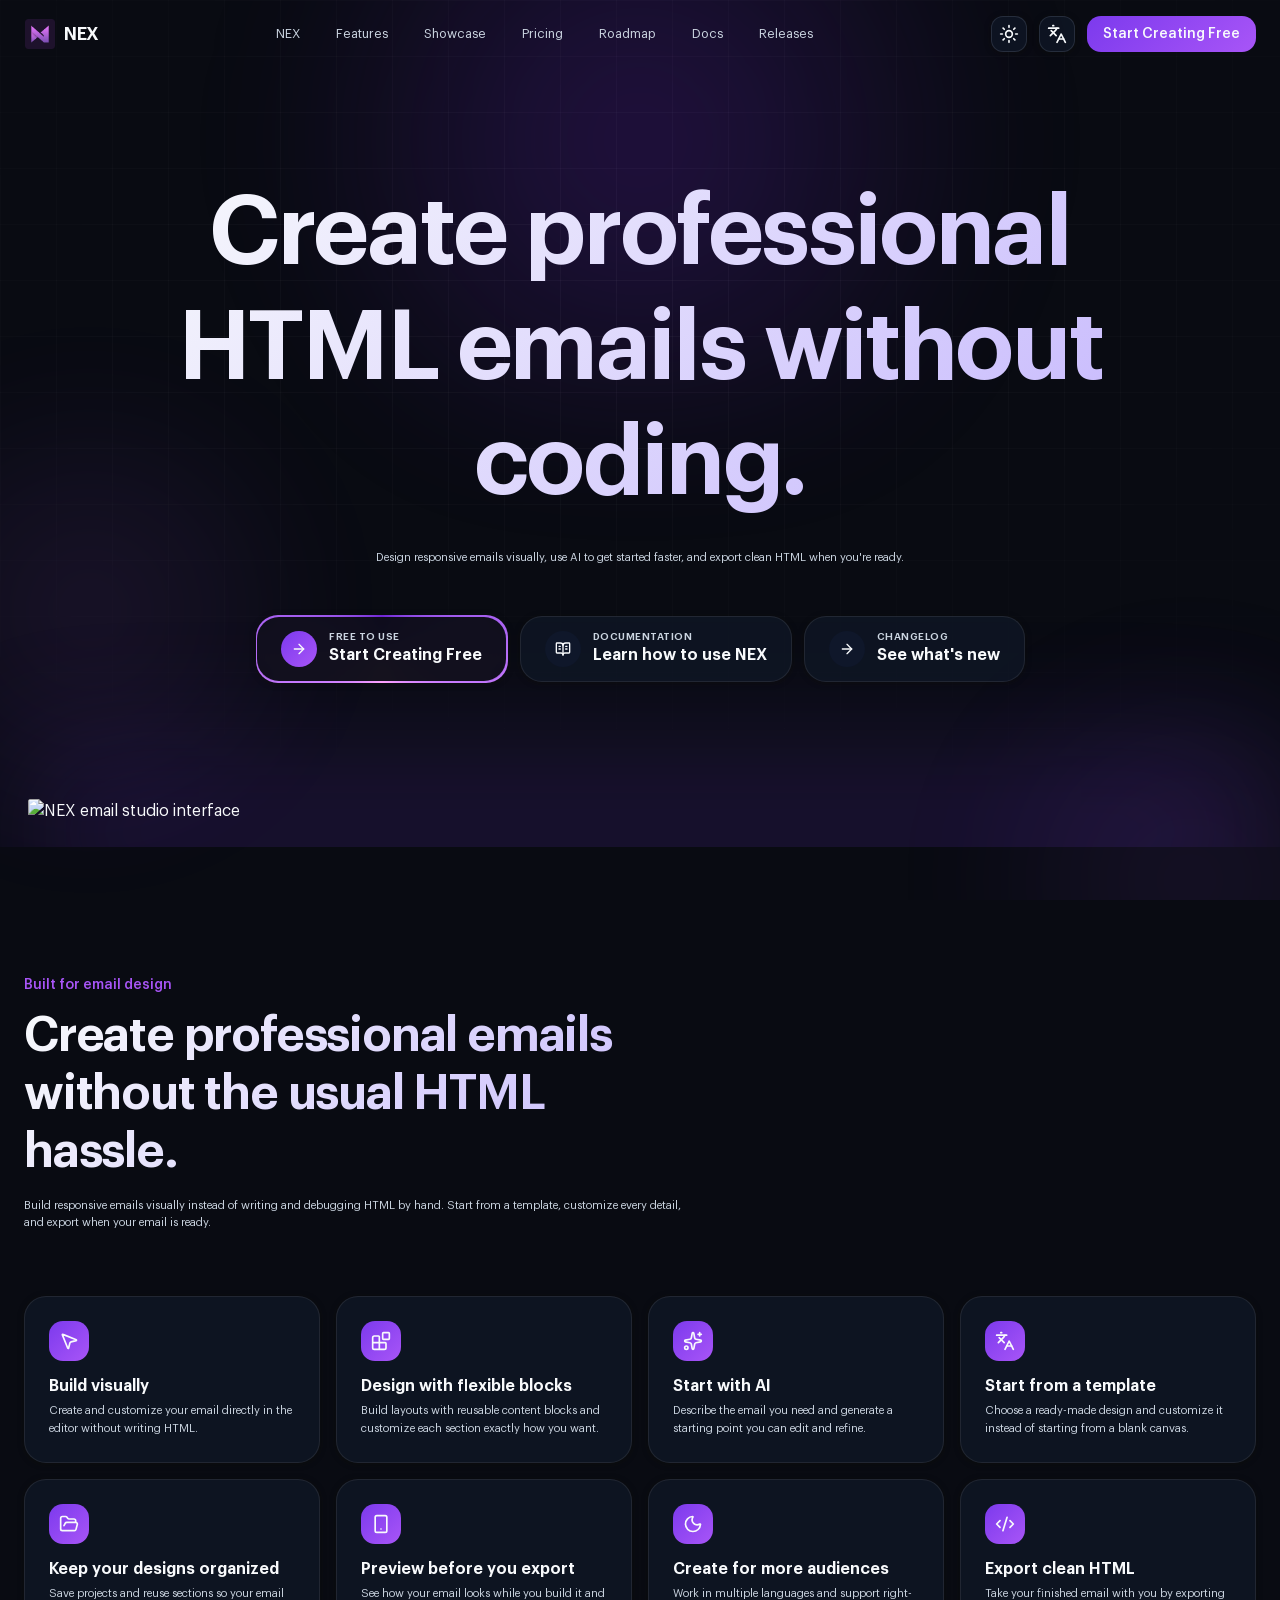
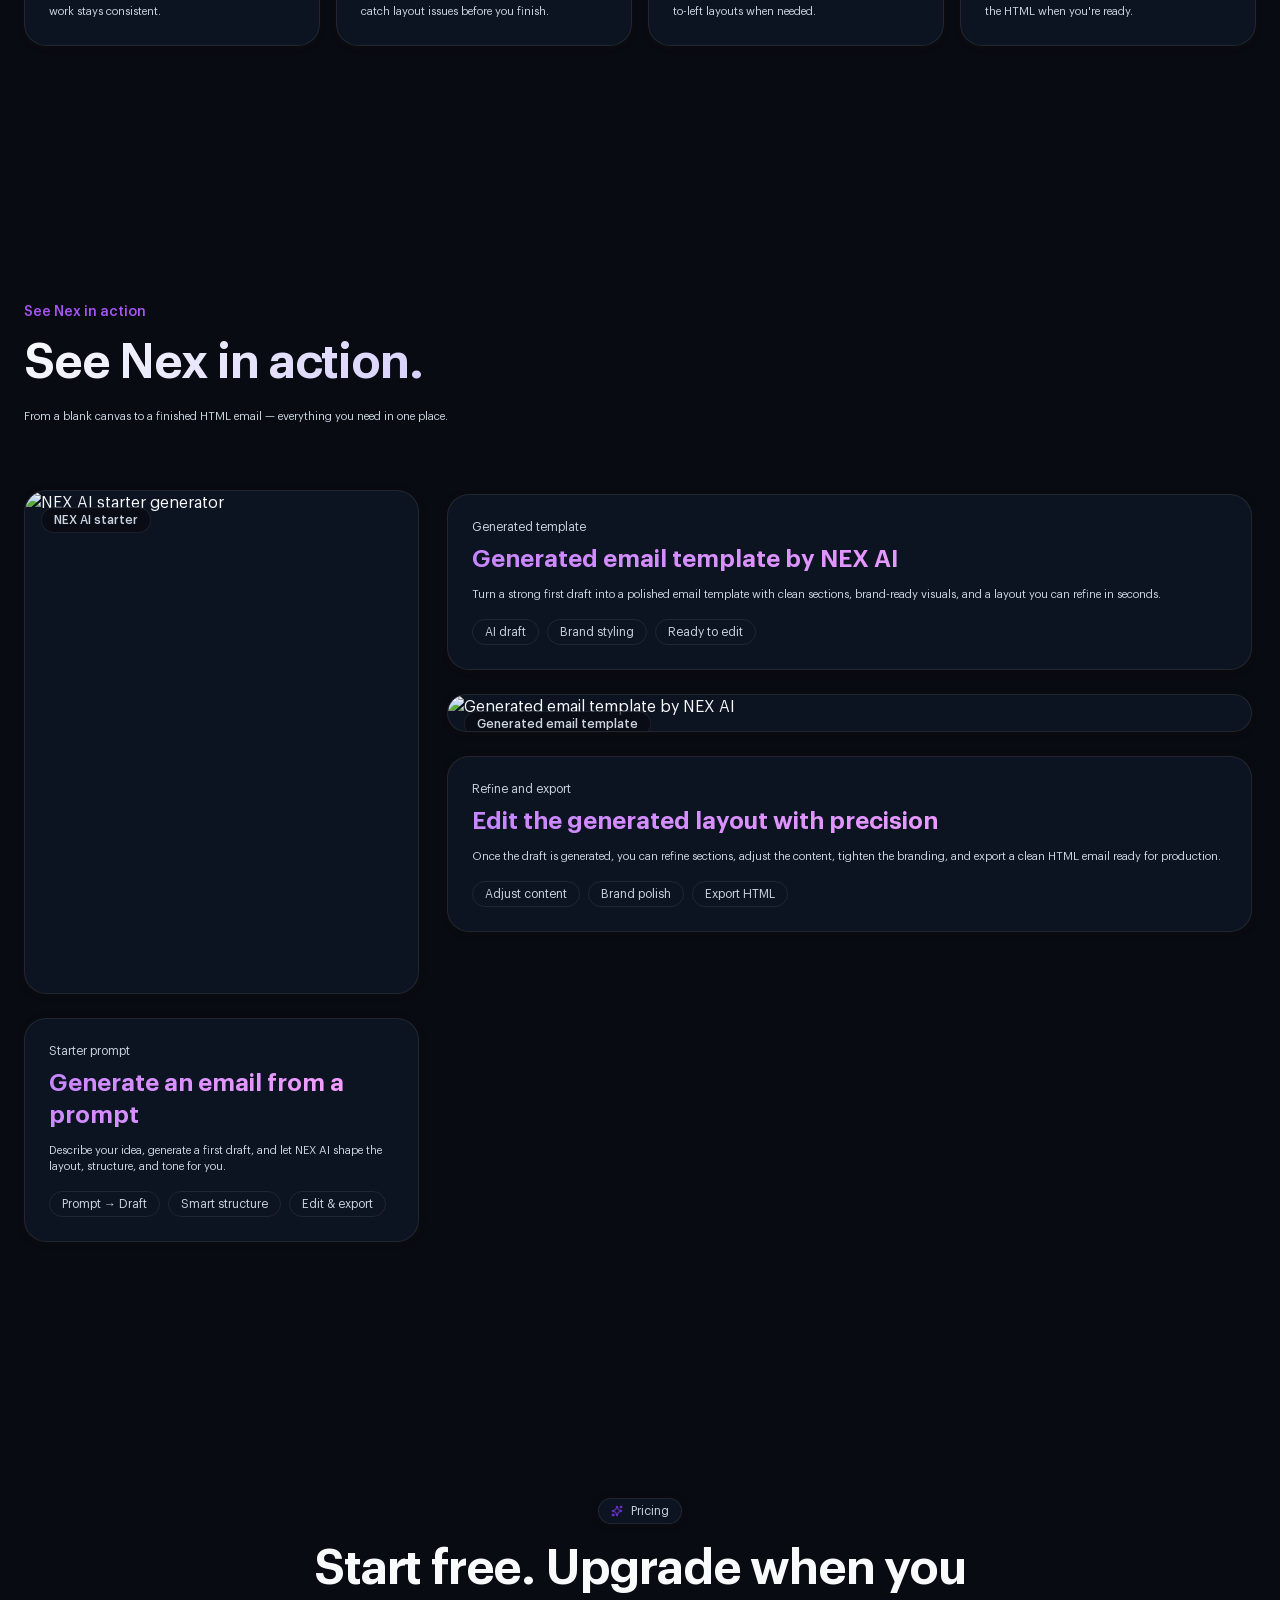
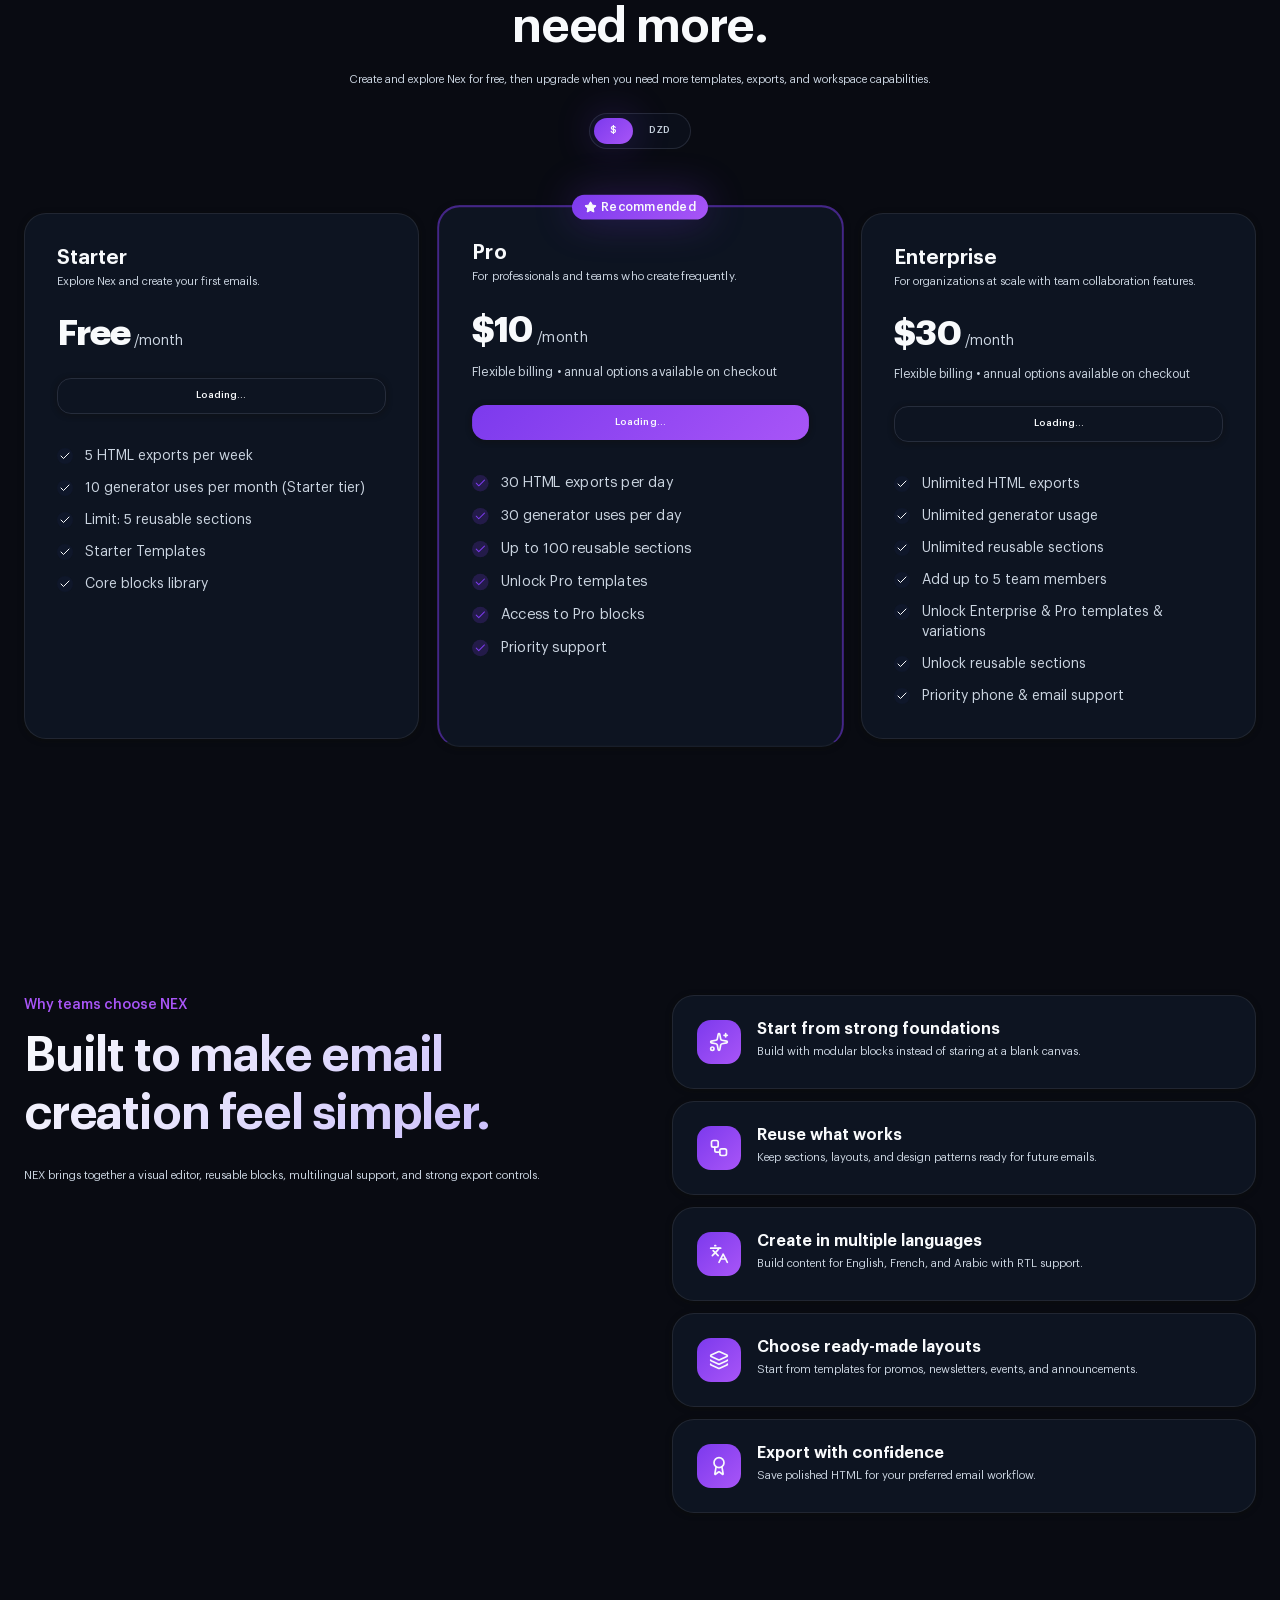
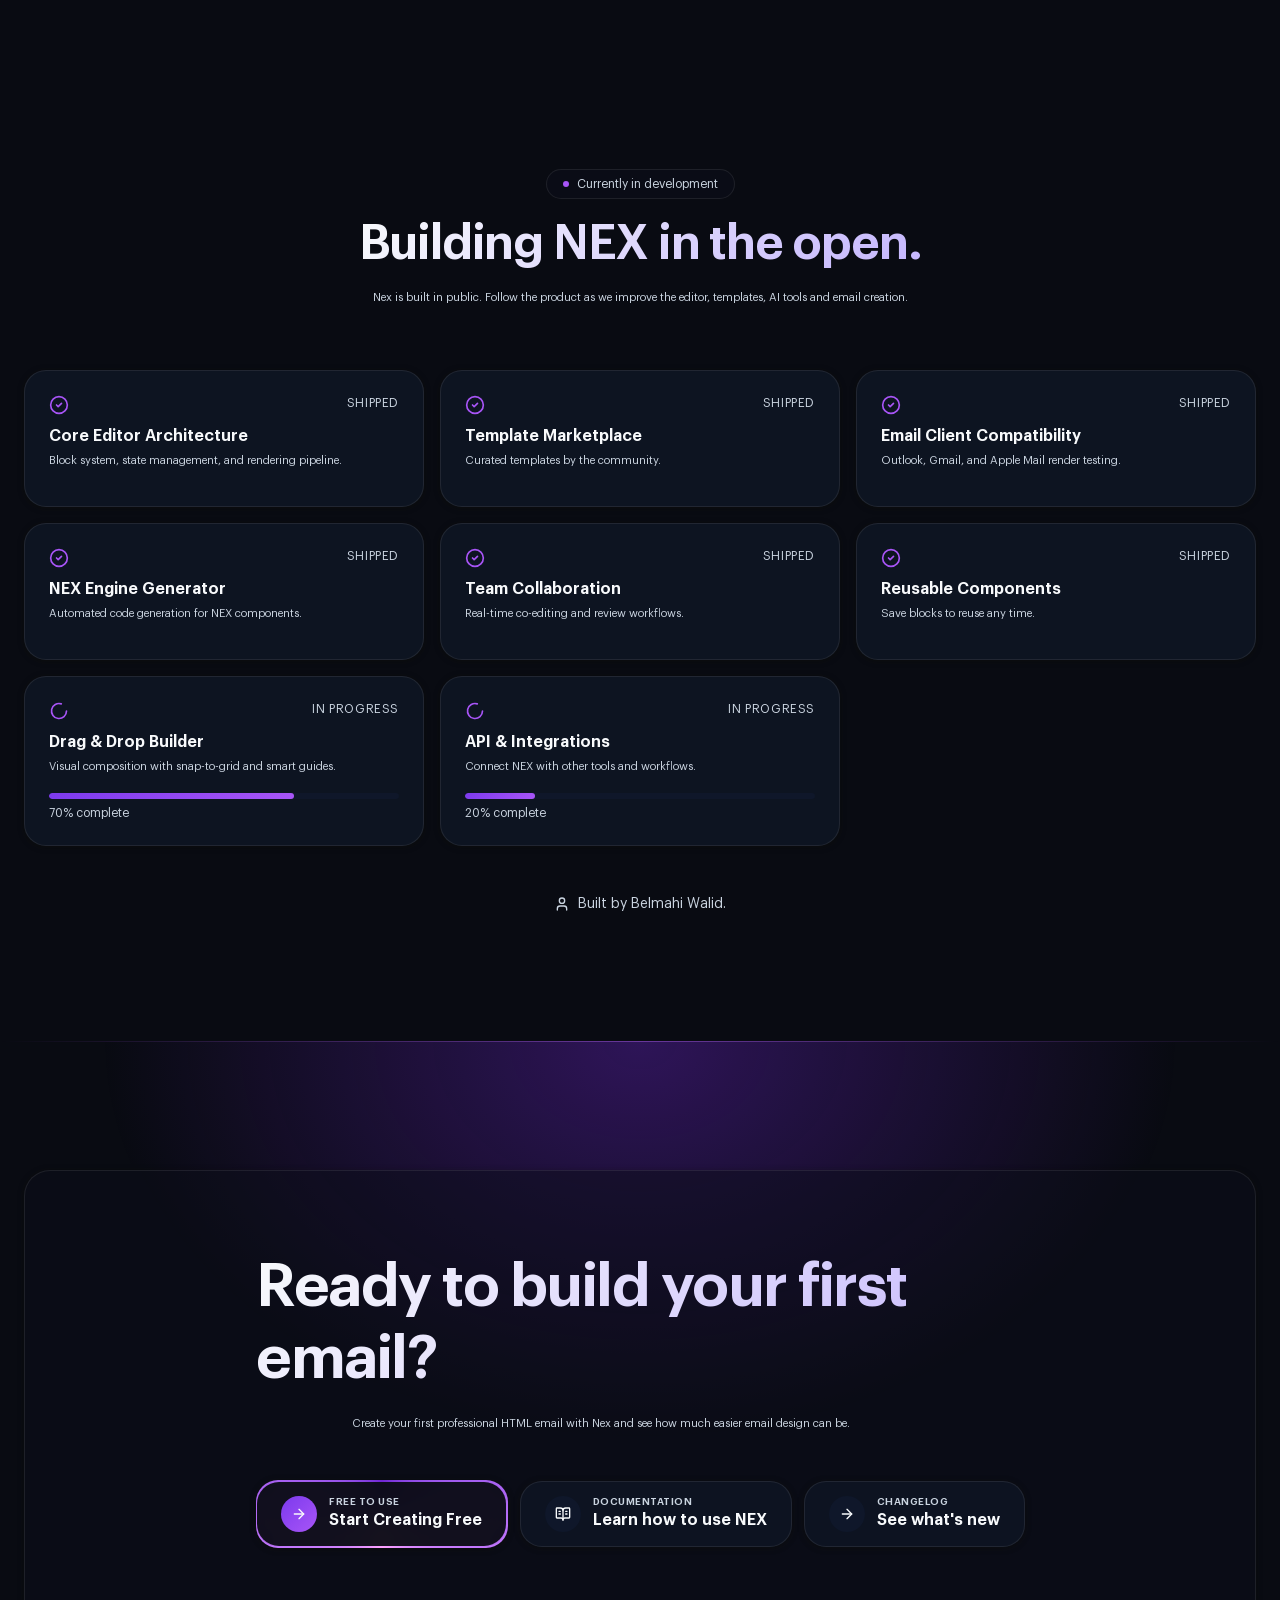
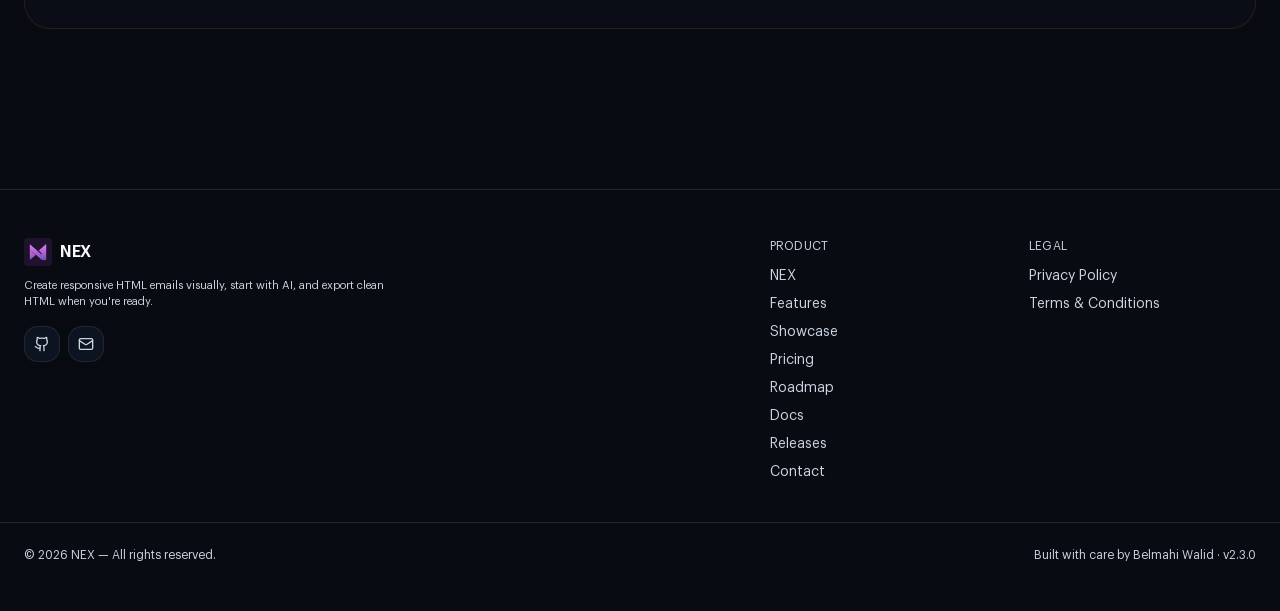
==== index.html @ d89ed153 "2.3.6" ====
<!doctype html>
<html lang="en" class="dark">
<head>
    <!-- Google tag (gtag.js) -->
<script async src="https://www.googletagmanager.com/gtag/js?id=G-NZ9YYR4NJN"></script>
<script>
  window.dataLayer = window.dataLayer || [];
  function gtag(){dataLayer.push(arguments);}
  gtag('js', new Date());

  gtag('config', 'G-NZ9YYR4NJN');
</script>
        <!-- Favicon -->
    <link rel="apple-touch-icon" sizes="180x180" href="https://nexapp.site/apple-touch-icon.png">
    <link rel="icon" type="image/png" sizes="32x32" href="https://nexapp.site/favicon-32x32.png">
    <link rel="icon" type="image/png" sizes="16x16" href="https://nexapp.site/favicon-16x16.png">
    
    <meta charset="UTF-8" />
    <meta name="viewport" content="width=device-width, initial-scale=1.0" />
    <title>Create Professional HTML Emails Without Coding | Nex</title>
    <meta
      name="description"
      content="Create professional responsive HTML emails without coding. Design visually, start with AI, customize templates, preview your email, and export clean HTML with Nex."
    />
    <meta name="robots" content="index, follow" />
    <link rel="canonical" href="https://nexapp.site/" />
    <meta property="og:type" content="website" />
    <meta property="og:url" content="https://nexapp.site/" />
    <meta property="og:title" content="Create Professional HTML Emails Without Coding | Nex" />
    <meta
      property="og:description"
      content="Create professional responsive HTML emails without coding. Design visually, start with AI, customize templates, preview your email, and export clean HTML with Nex."
    />
    <meta property="og:site_name" content="Nex" />
    <meta property="og:image" content="https://nexapp.site/og-image.png" />
    <meta name="twitter:card" content="summary_large_image" />
    <meta name="twitter:title" content="Create Professional HTML Emails Without Coding | Nex" />
    <meta
      name="twitter:description"
      content="Create professional responsive HTML emails without coding. Design visually, start with AI, customize templates, preview your email, and export clean HTML with Nex."
    />
    <meta name="twitter:image" content="https://nexapp.site/og-image.png" />
    <link rel="manifest" href="./manifest.webmanifest" />
    <meta name="theme-color" content="#0f172a" />

    <script type="module" crossorigin src="./assets/index-D0pjnsNg.js"></script>
    <link rel="stylesheet" crossorigin href="./assets/index-DlEPo_Ec.css">
  </head>
  <body>
    <div id="root"></div>
  </body>
</html>
---- assets/index-DlEPo_Ec.css ----
@layer properties{@supports (((-webkit-hyphens:none)) and (not (margin-trim:inline))) or ((-moz-orient:inline) and (not (color:rgb(from red r g b)))){*,:before,:after,::backdrop{--tw-translate-x:0;--tw-translate-y:0;--tw-translate-z:0;--tw-rotate-x:initial;--tw-rotate-y:initial;--tw-rotate-z:initial;--tw-skew-x:initial;--tw-skew-y:initial;--tw-space-y-reverse:0;--tw-space-x-reverse:0;--tw-divide-y-reverse:0;--tw-border-style:solid;--tw-gradient-position:initial;--tw-gradient-from:#0000;--tw-gradient-via:#0000;--tw-gradient-to:#0000;--tw-gradient-stops:initial;--tw-gradient-via-stops:initial;--tw-gradient-from-position:0%;--tw-gradient-via-position:50%;--tw-gradient-to-position:100%;--tw-leading:initial;--tw-font-weight:initial;--tw-tracking:initial;--tw-ordinal:initial;--tw-slashed-zero:initial;--tw-numeric-figure:initial;--tw-numeric-spacing:initial;--tw-numeric-fraction:initial;--tw-shadow:0 0 #0000;--tw-shadow-color:initial;--tw-shadow-alpha:100%;--tw-inset-shadow:0 0 #0000;--tw-inset-shadow-color:initial;--tw-inset-shadow-alpha:100%;--tw-ring-color:initial;--tw-ring-shadow:0 0 #0000;--tw-inset-ring-color:initial;--tw-inset-ring-shadow:0 0 #0000;--tw-ring-inset:initial;--tw-ring-offset-width:0px;--tw-ring-offset-color:#fff;--tw-ring-offset-shadow:0 0 #0000;--tw-outline-style:solid;--tw-blur:initial;--tw-brightness:initial;--tw-contrast:initial;--tw-grayscale:initial;--tw-hue-rotate:initial;--tw-invert:initial;--tw-opacity:initial;--tw-saturate:initial;--tw-sepia:initial;--tw-drop-shadow:initial;--tw-drop-shadow-color:initial;--tw-drop-shadow-alpha:100%;--tw-drop-shadow-size:initial;--tw-backdrop-blur:initial;--tw-backdrop-brightness:initial;--tw-backdrop-contrast:initial;--tw-backdrop-grayscale:initial;--tw-backdrop-hue-rotate:initial;--tw-backdrop-invert:initial;--tw-backdrop-opacity:initial;--tw-backdrop-saturate:initial;--tw-backdrop-sepia:initial;--tw-duration:initial;--tw-ease:initial;--tw-content:"";--tw-scale-x:1;--tw-scale-y:1;--tw-scale-z:1}}}@layer theme{:root,:host{--font-sans:"Graphik Arabic", Arial, Helvetica, sans-serif;--font-mono:ui-monospace, SFMono-Regular, Menlo, Monaco, Consolas, "Liberation Mono", "Courier New", monospace;--color-red-400:oklch(70.4% .191 22.216);--color-red-500:oklch(63.7% .237 25.331);--color-red-600:oklch(57.7% .245 27.325);--color-red-700:oklch(50.5% .213 27.518);--color-orange-400:oklch(75% .183 55.934);--color-orange-500:oklch(70.5% .213 47.604);--color-orange-600:oklch(64.6% .222 41.116);--color-orange-700:oklch(55.3% .195 38.402);--color-amber-400:oklch(82.8% .189 84.429);--color-amber-500:oklch(76.9% .188 70.08);--color-amber-600:oklch(66.6% .179 58.318);--color-amber-700:oklch(55.5% .163 48.998);--color-yellow-400:oklch(85.2% .199 91.936);--color-yellow-500:oklch(79.5% .184 86.047);--color-yellow-600:oklch(68.1% .162 75.834);--color-yellow-700:oklch(55.4% .135 66.442);--color-green-400:oklch(79.2% .209 151.711);--color-green-500:oklch(72.3% .219 149.579);--color-green-600:oklch(62.7% .194 149.214);--color-green-700:oklch(52.7% .154 150.069);--color-emerald-100:oklch(95% .052 163.051);--color-emerald-400:oklch(76.5% .177 163.223);--color-emerald-500:oklch(69.6% .17 162.48);--color-emerald-700:oklch(50.8% .118 165.612);--color-blue-400:oklch(70.7% .165 254.624);--color-blue-500:oklch(62.3% .214 259.815);--color-blue-600:oklch(54.6% .245 262.881);--color-blue-700:oklch(48.8% .243 264.376);--color-indigo-500:oklch(58.5% .233 277.117);--color-purple-400:oklch(71.4% .203 305.504);--color-purple-500:oklch(62.7% .265 303.9);--color-purple-600:oklch(55.8% .288 302.321);--color-purple-700:oklch(49.6% .265 301.924);--color-slate-100:oklch(96.8% .007 247.896);--color-slate-700:oklch(37.2% .044 257.287);--color-slate-900:oklch(20.8% .042 265.755);--color-gray-400:oklch(70.7% .022 261.325);--color-gray-500:oklch(55.1% .027 264.364);--color-black:#000;--color-white:#fff;--spacing:.25rem;--container-sm:24rem;--container-md:28rem;--container-lg:32rem;--container-xl:36rem;--container-2xl:42rem;--container-3xl:48rem;--container-4xl:56rem;--container-5xl:64rem;--container-6xl:72rem;--container-7xl:80rem;--text-xs:.75rem;--text-xs--line-height:calc(1 / .75);--text-sm:.875rem;--text-sm--line-height:calc(1.25 / .875);--text-base:1rem;--text-base--line-height: 1.5 ;--text-lg:1.125rem;--text-lg--line-height:calc(1.75 / 1.125);--text-xl:1.25rem;--text-xl--line-height:calc(1.75 / 1.25);--text-2xl:1.5rem;--text-2xl--line-height:calc(2 / 1.5);--text-3xl:1.875rem;--text-3xl--line-height: 1.2 ;--text-4xl:2.25rem;--text-4xl--line-height:calc(2.5 / 2.25);--text-5xl:3rem;--text-5xl--line-height:1;--text-6xl:3.75rem;--text-6xl--line-height:1;--text-7xl:4.5rem;--text-7xl--line-height:1;--text-8xl:6rem;--text-8xl--line-height:1;--font-weight-normal:400;--font-weight-medium:500;--font-weight-semibold:600;--font-weight-bold:700;--tracking-tight:-.025em;--tracking-wide:.025em;--tracking-wider:.05em;--tracking-widest:.1em;--leading-tight:1.25;--leading-relaxed:1.625;--radius-sm:.25rem;--radius-md:.375rem;--radius-lg:.5rem;--radius-xl:.75rem;--radius-2xl:1rem;--radius-3xl:1.5rem;--ease-out:cubic-bezier(0, 0, .2, 1);--ease-in-out:cubic-bezier(.4, 0, .2, 1);--animate-spin:spin 1s linear infinite;--animate-pulse:pulse 2s cubic-bezier(.4, 0, .6, 1) infinite;--blur-sm:8px;--blur-xl:24px;--blur-3xl:64px;--aspect-video:16 / 9;--default-transition-duration:.15s;--default-transition-timing-function:cubic-bezier(.4, 0, .2, 1);--default-font-family:var(--font-sans);--default-mono-font-family:var(--font-mono)}}@layer base{*,:after,:before,::backdrop{box-sizing:border-box;border:0 solid;margin:0;padding:0}::file-selector-button{box-sizing:border-box;border:0 solid;margin:0;padding:0}html,:host{-webkit-text-size-adjust:100%;tab-size:4;line-height:1.5;font-family:var(--default-font-family,ui-sans-serif, system-ui, sans-serif, "Apple Color Emoji", "Segoe UI Emoji", "Segoe UI Symbol", "Noto Color Emoji");font-feature-settings:var(--default-font-feature-settings,normal);font-variation-settings:var(--default-font-variation-settings,normal);-webkit-tap-highlight-color:transparent}hr{height:0;color:inherit;border-top-width:1px}abbr:where([title]){-webkit-text-decoration:underline dotted;text-decoration:underline dotted}h1,h2,h3,h4,h5,h6{font-size:inherit;font-weight:inherit}a{color:inherit;-webkit-text-decoration:inherit;text-decoration:inherit}b,strong{font-weight:bolder}code,kbd,samp,pre{font-family:var(--default-mono-font-family,ui-monospace, SFMono-Regular, Menlo, Monaco, Consolas, "Liberation Mono", "Courier New", monospace);font-feature-settings:var(--default-mono-font-feature-settings,normal);font-variation-settings:var(--default-mono-font-variation-settings,normal);font-size:1em}small{font-size:80%}sub,sup{vertical-align:baseline;font-size:75%;line-height:0;position:relative}sub{bottom:-.25em}sup{top:-.5em}table{text-indent:0;border-color:inherit;border-collapse:collapse}:-moz-focusring{outline:auto}progress{vertical-align:baseline}summary{display:list-item}ol,ul,menu{list-style:none}img,svg,video,canvas,audio,iframe,embed,object{vertical-align:middle;display:block}img,video{max-width:100%;height:auto}button,input,select,optgroup,textarea{font:inherit;font-feature-settings:inherit;font-variation-settings:inherit;letter-spacing:inherit;color:inherit;opacity:1;background-color:#0000;border-radius:0}::file-selector-button{font:inherit;font-feature-settings:inherit;font-variation-settings:inherit;letter-spacing:inherit;color:inherit;opacity:1;background-color:#0000;border-radius:0}:where(select:is([multiple],[size])) optgroup{font-weight:bolder}:where(select:is([multiple],[size])) optgroup option{padding-inline-start:20px}::file-selector-button{margin-inline-end:4px}::placeholder{opacity:1}@supports (not ((-webkit-appearance:-apple-pay-button))) or (contain-intrinsic-size:1px){::placeholder{color:currentColor}@supports (color:color-mix(in lab,red,red)){::placeholder{color:color-mix(in oklab,currentcolor 50%,transparent)}}}textarea{resize:vertical}::-webkit-search-decoration{-webkit-appearance:none}::-webkit-date-and-time-value{min-height:1lh;text-align:inherit}::-webkit-datetime-edit{display:inline-flex}::-webkit-datetime-edit-fields-wrapper{padding:0}::-webkit-datetime-edit{padding-block:0}::-webkit-datetime-edit-year-field{padding-block:0}::-webkit-datetime-edit-month-field{padding-block:0}::-webkit-datetime-edit-day-field{padding-block:0}::-webkit-datetime-edit-hour-field{padding-block:0}::-webkit-datetime-edit-minute-field{padding-block:0}::-webkit-datetime-edit-second-field{padding-block:0}::-webkit-datetime-edit-millisecond-field{padding-block:0}::-webkit-datetime-edit-meridiem-field{padding-block:0}::-webkit-calendar-picker-indicator{line-height:1}:-moz-ui-invalid{box-shadow:none}button,input:where([type=button],[type=reset],[type=submit]){appearance:button}::file-selector-button{appearance:button}::-webkit-inner-spin-button{height:auto}::-webkit-outer-spin-button{height:auto}[hidden]:where(:not([hidden=until-found])){display:none!important}*{border-color:var(--color-border)}html{scroll-behavior:smooth;background-color:var(--color-background)}body{min-height:100vh;color:var(--color-foreground);font-family:var(--font-sans);font-feature-settings:"cv02","cv03","cv04","cv11";-webkit-font-smoothing:antialiased;background-image:radial-gradient(100% 60% at 50% 0,#7126d62e,#0000 70%),radial-gradient(60% 40% at 90% 30%,#a664ff14,#0000 70%);background-image:radial-gradient(100% 60% at 50% 0,#7126d62e,#0000 70%),radial-gradient(60% 40% at 90% 30%,color(xyz 0.414 0.238 1.136 / 0.078),#0000 70%)}#root{min-height:100vh}::selection{color:#f8f8fc;background-color:#7126d666}}@layer components;@layer utilities{.pointer-events-none{pointer-events:none}.collapse{visibility:collapse}.invisible{visibility:hidden}.visible{visibility:visible}.sr-only{clip-path:inset(50%);white-space:nowrap;border-width:0;width:1px;height:1px;margin:-1px;padding:0;position:absolute;overflow:hidden}.absolute{position:absolute}.fixed{position:fixed}.relative{position:relative}.static{position:static}.sticky{position:sticky}.inset-0{inset:calc(var(--spacing) * 0)}.inset-2{inset:calc(var(--spacing) * 2)}.inset-x-0{inset-inline:calc(var(--spacing) * 0)}.inset-y-0{inset-block:calc(var(--spacing) * 0)}.-top-1{top:calc(var(--spacing) * -1)}.-top-3{top:calc(var(--spacing) * -3)}.-top-10{top:calc(var(--spacing) * -10)}.-top-12{top:calc(var(--spacing) * -12)}.-top-40{top:calc(var(--spacing) * -40)}.-top-px{top:-1px}.top-0{top:calc(var(--spacing) * 0)}.top-1\.5{top:calc(var(--spacing) * 1.5)}.top-1\/2{top:50%}.top-3{top:calc(var(--spacing) * 3)}.top-3\.5{top:calc(var(--spacing) * 3.5)}.top-4{top:calc(var(--spacing) * 4)}.top-6{top:calc(var(--spacing) * 6)}.top-11{top:calc(var(--spacing) * 11)}.top-20{top:calc(var(--spacing) * 20)}.top-24{top:calc(var(--spacing) * 24)}.top-\[1px\]{top:1px}.top-\[40\%\]{top:40%}.top-\[50\%\]{top:50%}.top-\[60\%\]{top:60%}.top-\[70\%\]{top:70%}.top-full{top:100%}.-right-1{right:calc(var(--spacing) * -1)}.-right-8{right:calc(var(--spacing) * -8)}.-right-12{right:calc(var(--spacing) * -12)}.-right-40{right:calc(var(--spacing) * -40)}.right-0{right:calc(var(--spacing) * 0)}.right-1{right:calc(var(--spacing) * 1)}.right-2{right:calc(var(--spacing) * 2)}.right-3{right:calc(var(--spacing) * 3)}.right-4{right:calc(var(--spacing) * 4)}.right-5{right:calc(var(--spacing) * 5)}.right-6{right:calc(var(--spacing) * 6)}.-bottom-1{bottom:calc(var(--spacing) * -1)}.-bottom-12{bottom:calc(var(--spacing) * -12)}.bottom-0{bottom:calc(var(--spacing) * 0)}.bottom-5{bottom:calc(var(--spacing) * 5)}.bottom-6{bottom:calc(var(--spacing) * 6)}.bottom-16{bottom:calc(var(--spacing) * 16)}.-left-8{left:calc(var(--spacing) * -8)}.-left-12{left:calc(var(--spacing) * -12)}.-left-40{left:calc(var(--spacing) * -40)}.left-0{left:calc(var(--spacing) * 0)}.left-1\/2{left:50%}.left-2{left:calc(var(--spacing) * 2)}.left-3{left:calc(var(--spacing) * 3)}.left-4{left:calc(var(--spacing) * 4)}.left-6{left:calc(var(--spacing) * 6)}.left-\[50\%\]{left:50%}.isolate{isolation:isolate}.-z-10{z-index:-10}.z-10{z-index:10}.z-20{z-index:20}.z-30{z-index:30}.z-40{z-index:40}.z-50{z-index:50}.z-\[1\]{z-index:1}.z-\[60\]{z-index:60}.z-\[100\]{z-index:100}.container{width:100%}@media(min-width:40rem){.container{max-width:40rem}}@media(min-width:48rem){.container{max-width:48rem}}@media(min-width:64rem){.container{max-width:64rem}}@media(min-width:80rem){.container{max-width:80rem}}@media(min-width:96rem){.container{max-width:96rem}}.-mx-1{margin-inline:calc(var(--spacing) * -1)}.mx-2{margin-inline:calc(var(--spacing) * 2)}.mx-3\.5{margin-inline:calc(var(--spacing) * 3.5)}.mx-auto{margin-inline:auto}.my-0\.5{margin-block:calc(var(--spacing) * .5)}.my-1{margin-block:calc(var(--spacing) * 1)}.-mt-4{margin-top:calc(var(--spacing) * -4)}.mt-0\.5{margin-top:calc(var(--spacing) * .5)}.mt-1{margin-top:calc(var(--spacing) * 1)}.mt-1\.5{margin-top:calc(var(--spacing) * 1.5)}.mt-2{margin-top:calc(var(--spacing) * 2)}.mt-3{margin-top:calc(var(--spacing) * 3)}.mt-4{margin-top:calc(var(--spacing) * 4)}.mt-5{margin-top:calc(var(--spacing) * 5)}.mt-6{margin-top:calc(var(--spacing) * 6)}.mt-7{margin-top:calc(var(--spacing) * 7)}.mt-8{margin-top:calc(var(--spacing) * 8)}.mt-10{margin-top:calc(var(--spacing) * 10)}.mt-12{margin-top:calc(var(--spacing) * 12)}.mt-16{margin-top:calc(var(--spacing) * 16)}.mt-20{margin-top:calc(var(--spacing) * 20)}.mt-24{margin-top:calc(var(--spacing) * 24)}.mt-50{margin-top:calc(var(--spacing) * 50)}.mt-auto{margin-top:auto}.mr-2{margin-right:calc(var(--spacing) * 2)}.mb-1{margin-bottom:calc(var(--spacing) * 1)}.mb-1\.5{margin-bottom:calc(var(--spacing) * 1.5)}.mb-2{margin-bottom:calc(var(--spacing) * 2)}.mb-3{margin-bottom:calc(var(--spacing) * 3)}.mb-4{margin-bottom:calc(var(--spacing) * 4)}.mb-6{margin-bottom:calc(var(--spacing) * 6)}.mb-8{margin-bottom:calc(var(--spacing) * 8)}.mb-16{margin-bottom:calc(var(--spacing) * 16)}.-ml-4{margin-left:calc(var(--spacing) * -4)}.ml-1{margin-left:calc(var(--spacing) * 1)}.ml-2{margin-left:calc(var(--spacing) * 2)}.ml-auto{margin-left:auto}.line-clamp-2{-webkit-line-clamp:2;-webkit-box-orient:vertical;display:-webkit-box;overflow:hidden}.block{display:block}.flex{display:flex}.grid{display:grid}.hidden{display:none}.inline{display:inline}.inline-block{display:inline-block}.inline-flex{display:inline-flex}.table{display:table}.aspect-square{aspect-ratio:1}.aspect-video{aspect-ratio:var(--aspect-video)}.size-\(--cell-size\){width:var(--cell-size);height:var(--cell-size)}.size-4{width:calc(var(--spacing) * 4);height:calc(var(--spacing) * 4)}.h-\(--cell-size\){height:var(--cell-size)}.h-1\.5{height:calc(var(--spacing) * 1.5)}.h-2{height:calc(var(--spacing) * 2)}.h-2\.5{height:calc(var(--spacing) * 2.5)}.h-3{height:calc(var(--spacing) * 3)}.h-3\.5{height:calc(var(--spacing) * 3.5)}.h-4{height:calc(var(--spacing) * 4)}.h-5{height:calc(var(--spacing) * 5)}.h-6{height:calc(var(--spacing) * 6)}.h-7{height:calc(var(--spacing) * 7)}.h-8{height:calc(var(--spacing) * 8)}.h-9{height:calc(var(--spacing) * 9)}.h-10{height:calc(var(--spacing) * 10)}.h-11{height:calc(var(--spacing) * 11)}.h-12{height:calc(var(--spacing) * 12)}.h-14{height:calc(var(--spacing) * 14)}.h-16{height:calc(var(--spacing) * 16)}.h-20{height:calc(var(--spacing) * 20)}.h-28{height:calc(var(--spacing) * 28)}.h-64{height:calc(var(--spacing) * 64)}.h-72{height:calc(var(--spacing) * 72)}.h-\[1px\]{height:1px}.h-\[360px\]{height:360px}.h-\[500px\]{height:500px}.h-\[600px\]{height:600px}.h-\[var\(--radix-navigation-menu-viewport-height\)\]{height:var(--radix-navigation-menu-viewport-height)}.h-\[var\(--radix-select-trigger-height\)\]{height:var(--radix-select-trigger-height)}.h-auto{height:auto}.h-fit{height:fit-content}.h-full{height:100%}.h-px{height:1px}.h-screen{height:100vh}.h-svh{height:100svh}.max-h-\(--radix-context-menu-content-available-height\){max-height:var(--radix-context-menu-content-available-height)}.max-h-\(--radix-select-content-available-height\){max-height:var(--radix-select-content-available-height)}.max-h-24{max-height:calc(var(--spacing) * 24)}.max-h-32{max-height:calc(var(--spacing) * 32)}.max-h-96{max-height:calc(var(--spacing) * 96)}.max-h-\[90vh\]{max-height:90vh}.max-h-\[300px\]{max-height:300px}.max-h-\[var\(--radix-dropdown-menu-content-available-height\)\]{max-height:var(--radix-dropdown-menu-content-available-height)}.max-h-screen{max-height:100vh}.min-h-0{min-height:calc(var(--spacing) * 0)}.min-h-9{min-height:calc(var(--spacing) * 9)}.min-h-\[60px\]{min-height:60px}.min-h-\[88px\]{min-height:88px}.min-h-\[96px\]{min-height:96px}.min-h-\[180px\]{min-height:180px}.min-h-screen{min-height:100vh}.min-h-svh{min-height:100svh}.w-\(--cell-size\){width:var(--cell-size)}.w-\(--sidebar-width\){width:var(--sidebar-width)}.w-0{width:calc(var(--spacing) * 0)}.w-1{width:calc(var(--spacing) * 1)}.w-1\.5{width:calc(var(--spacing) * 1.5)}.w-2{width:calc(var(--spacing) * 2)}.w-2\.5{width:calc(var(--spacing) * 2.5)}.w-2\/3{width:66.6667%}.w-3{width:calc(var(--spacing) * 3)}.w-3\.5{width:calc(var(--spacing) * 3.5)}.w-3\/4{width:75%}.w-4{width:calc(var(--spacing) * 4)}.w-5{width:calc(var(--spacing) * 5)}.w-6{width:calc(var(--spacing) * 6)}.w-7{width:calc(var(--spacing) * 7)}.w-8{width:calc(var(--spacing) * 8)}.w-9{width:calc(var(--spacing) * 9)}.w-10{width:calc(var(--spacing) * 10)}.w-11{width:calc(var(--spacing) * 11)}.w-12{width:calc(var(--spacing) * 12)}.w-14{width:calc(var(--spacing) * 14)}.w-16{width:calc(var(--spacing) * 16)}.w-20{width:calc(var(--spacing) * 20)}.w-24{width:calc(var(--spacing) * 24)}.w-44{width:calc(var(--spacing) * 44)}.w-64{width:calc(var(--spacing) * 64)}.w-72{width:calc(var(--spacing) * 72)}.w-80{width:calc(var(--spacing) * 80)}.w-96{width:calc(var(--spacing) * 96)}.w-\[1px\]{width:1px}.w-\[88vw\]{width:88vw}.w-\[100px\]{width:100px}.w-\[500px\]{width:500px}.w-\[900px\]{width:900px}.w-\[min\(380px\,calc\(100vw-2rem\)\)\]{width:min(380px,100vw - 2rem)}.w-auto{width:auto}.w-fit{width:fit-content}.w-full{width:100%}.w-max{width:max-content}.w-px{width:1px}.max-w-\(--skeleton-width\){max-width:var(--skeleton-width)}.max-w-2xl{max-width:var(--container-2xl)}.max-w-3xl{max-width:var(--container-3xl)}.max-w-4xl{max-width:var(--container-4xl)}.max-w-5xl{max-width:var(--container-5xl)}.max-w-6xl{max-width:var(--container-6xl)}.max-w-7xl{max-width:var(--container-7xl)}.max-w-80{max-width:calc(var(--spacing) * 80)}.max-w-\[75\%\]{max-width:75%}.max-w-\[80\%\]{max-width:80%}.max-w-full{max-width:100%}.max-w-lg{max-width:var(--container-lg)}.max-w-max{max-width:max-content}.max-w-md{max-width:var(--container-md)}.max-w-none{max-width:none}.max-w-sm{max-width:var(--container-sm)}.max-w-xl{max-width:var(--container-xl)}.min-w-\(--cell-size\){min-width:var(--cell-size)}.min-w-0{min-width:calc(var(--spacing) * 0)}.min-w-4{min-width:calc(var(--spacing) * 4)}.min-w-5{min-width:calc(var(--spacing) * 5)}.min-w-8{min-width:calc(var(--spacing) * 8)}.min-w-9{min-width:calc(var(--spacing) * 9)}.min-w-10{min-width:calc(var(--spacing) * 10)}.min-w-\[8rem\]{min-width:8rem}.min-w-\[12rem\]{min-width:12rem}.min-w-\[150px\]{min-width:150px}.min-w-\[180px\]{min-width:180px}.min-w-\[var\(--radix-select-trigger-width\)\]{min-width:var(--radix-select-trigger-width)}.min-w-max{min-width:max-content}.flex-0{flex:0}.flex-1{flex:1}.flex-shrink-0{flex-shrink:0}.shrink{flex-shrink:1}.shrink-0{flex-shrink:0}.grow{flex-grow:1}.grow-0{flex-grow:0}.basis-full{flex-basis:100%}.caption-bottom{caption-side:bottom}.border-collapse{border-collapse:collapse}.origin-\(--radix-context-menu-content-transform-origin\){transform-origin:var(--radix-context-menu-content-transform-origin)}.origin-\(--radix-dropdown-menu-content-transform-origin\){transform-origin:var(--radix-dropdown-menu-content-transform-origin)}.origin-\(--radix-hover-card-content-transform-origin\){transform-origin:var(--radix-hover-card-content-transform-origin)}.origin-\(--radix-menubar-content-transform-origin\){transform-origin:var(--radix-menubar-content-transform-origin)}.origin-\(--radix-popover-content-transform-origin\){transform-origin:var(--radix-popover-content-transform-origin)}.origin-\(--radix-select-content-transform-origin\){transform-origin:var(--radix-select-content-transform-origin)}.origin-\(--radix-tooltip-content-transform-origin\){transform-origin:var(--radix-tooltip-content-transform-origin)}.-translate-x-1\/2{--tw-translate-x: -50% ;translate:var(--tw-translate-x) var(--tw-translate-y)}.-translate-x-full{--tw-translate-x:-100%;translate:var(--tw-translate-x) var(--tw-translate-y)}.-translate-x-px{--tw-translate-x:-1px;translate:var(--tw-translate-x) var(--tw-translate-y)}.translate-x-\[-50\%\]{--tw-translate-x:-50%;translate:var(--tw-translate-x) var(--tw-translate-y)}.translate-x-px{--tw-translate-x:1px;translate:var(--tw-translate-x) var(--tw-translate-y)}.-translate-y-1\/2{--tw-translate-y: -50% ;translate:var(--tw-translate-x) var(--tw-translate-y)}.translate-y-\[-50\%\]{--tw-translate-y:-50%;translate:var(--tw-translate-x) var(--tw-translate-y)}.rotate-45{rotate:45deg}.rotate-90{rotate:90deg}.transform{transform:var(--tw-rotate-x,) var(--tw-rotate-y,) var(--tw-rotate-z,) var(--tw-skew-x,) var(--tw-skew-y,)}.animate-\[shimmer_1\.2s_linear_infinite\]{animation:1.2s linear infinite shimmer}.animate-pulse{animation:var(--animate-pulse)}.animate-spin{animation:var(--animate-spin)}.cursor-default{cursor:default}.cursor-not-allowed{cursor:not-allowed}.cursor-pointer{cursor:pointer}.touch-none{touch-action:none}.resize{resize:both}.resize-none{resize:none}.scroll-mt-24{scroll-margin-top:calc(var(--spacing) * 24)}.list-disc{list-style-type:disc}.list-none{list-style-type:none}.columns-2{columns:2}.columns-3{columns:3}.grid-cols-1{grid-template-columns:repeat(1,minmax(0,1fr))}.grid-cols-2{grid-template-columns:repeat(2,minmax(0,1fr))}.flex-col{flex-direction:column}.flex-col-reverse{flex-direction:column-reverse}.flex-row{flex-direction:row}.flex-wrap{flex-wrap:wrap}.place-content-center{place-content:center}.place-items-center{place-items:center}.items-baseline{align-items:baseline}.items-center{align-items:center}.items-end{align-items:flex-end}.items-start{align-items:flex-start}.items-stretch{align-items:stretch}.justify-around{justify-content:space-around}.justify-between{justify-content:space-between}.justify-center{justify-content:center}.justify-end{justify-content:flex-end}.justify-start{justify-content:flex-start}.gap-0\.5{gap:calc(var(--spacing) * .5)}.gap-1{gap:calc(var(--spacing) * 1)}.gap-1\.5{gap:calc(var(--spacing) * 1.5)}.gap-2{gap:calc(var(--spacing) * 2)}.gap-3{gap:calc(var(--spacing) * 3)}.gap-4{gap:calc(var(--spacing) * 4)}.gap-5{gap:calc(var(--spacing) * 5)}.gap-6{gap:calc(var(--spacing) * 6)}.gap-8{gap:calc(var(--spacing) * 8)}.gap-10{gap:calc(var(--spacing) * 10)}.gap-16{gap:calc(var(--spacing) * 16)}:where(.space-y-0\.5>:not(:last-child)){--tw-space-y-reverse:0;margin-block-start:calc(calc(var(--spacing) * .5) * var(--tw-space-y-reverse));margin-block-end:calc(calc(var(--spacing) * .5) * calc(1 - var(--tw-space-y-reverse)))}:where(.space-y-1>:not(:last-child)){--tw-space-y-reverse:0;margin-block-start:calc(calc(var(--spacing) * 1) * var(--tw-space-y-reverse));margin-block-end:calc(calc(var(--spacing) * 1) * calc(1 - var(--tw-space-y-reverse)))}:where(.space-y-1\.5>:not(:last-child)){--tw-space-y-reverse:0;margin-block-start:calc(calc(var(--spacing) * 1.5) * var(--tw-space-y-reverse));margin-block-end:calc(calc(var(--spacing) * 1.5) * calc(1 - var(--tw-space-y-reverse)))}:where(.space-y-2>:not(:last-child)){--tw-space-y-reverse:0;margin-block-start:calc(calc(var(--spacing) * 2) * var(--tw-space-y-reverse));margin-block-end:calc(calc(var(--spacing) * 2) * calc(1 - var(--tw-space-y-reverse)))}:where(.space-y-3>:not(:last-child)){--tw-space-y-reverse:0;margin-block-start:calc(calc(var(--spacing) * 3) * var(--tw-space-y-reverse));margin-block-end:calc(calc(var(--spacing) * 3) * calc(1 - var(--tw-space-y-reverse)))}:where(.space-y-4>:not(:last-child)){--tw-space-y-reverse:0;margin-block-start:calc(calc(var(--spacing) * 4) * var(--tw-space-y-reverse));margin-block-end:calc(calc(var(--spacing) * 4) * calc(1 - var(--tw-space-y-reverse)))}:where(.space-y-6>:not(:last-child)){--tw-space-y-reverse:0;margin-block-start:calc(calc(var(--spacing) * 6) * var(--tw-space-y-reverse));margin-block-end:calc(calc(var(--spacing) * 6) * calc(1 - var(--tw-space-y-reverse)))}:where(.space-y-8>:not(:last-child)){--tw-space-y-reverse:0;margin-block-start:calc(calc(var(--spacing) * 8) * var(--tw-space-y-reverse));margin-block-end:calc(calc(var(--spacing) * 8) * calc(1 - var(--tw-space-y-reverse)))}:where(.space-y-10>:not(:last-child)){--tw-space-y-reverse:0;margin-block-start:calc(calc(var(--spacing) * 10) * var(--tw-space-y-reverse));margin-block-end:calc(calc(var(--spacing) * 10) * calc(1 - var(--tw-space-y-reverse)))}:where(.space-x-1>:not(:last-child)){--tw-space-x-reverse:0;margin-inline-start:calc(calc(var(--spacing) * 1) * var(--tw-space-x-reverse));margin-inline-end:calc(calc(var(--spacing) * 1) * calc(1 - var(--tw-space-x-reverse)))}:where(.divide-y>:not(:last-child)){--tw-divide-y-reverse:0;border-bottom-style:var(--tw-border-style);border-top-style:var(--tw-border-style);border-top-width:calc(1px * var(--tw-divide-y-reverse));border-bottom-width:calc(1px * calc(1 - var(--tw-divide-y-reverse)))}.self-end{align-self:flex-end}.self-start{align-self:flex-start}.truncate{text-overflow:ellipsis;white-space:nowrap;overflow:hidden}.overflow-auto{overflow:auto}.overflow-hidden{overflow:hidden}.overflow-x-auto{overflow-x:auto}.overflow-x-hidden{overflow-x:hidden}.overflow-y-auto{overflow-y:auto}.rounded{border-radius:.25rem}.rounded-2xl{border-radius:var(--radius-2xl)}.rounded-3xl{border-radius:var(--radius-3xl)}.rounded-\[2px\]{border-radius:2px}.rounded-\[30px\]{border-radius:30px}.rounded-\[inherit\]{border-radius:inherit}.rounded-full{border-radius:3.40282e38px}.rounded-lg{border-radius:var(--radius-lg)}.rounded-md{border-radius:var(--radius-md)}.rounded-none{border-radius:0}.rounded-sm{border-radius:var(--radius-sm)}.rounded-xl{border-radius:var(--radius-xl)}.rounded-t-\[10px\]{border-top-left-radius:10px;border-top-right-radius:10px}.rounded-l-md{border-top-left-radius:var(--radius-md);border-bottom-left-radius:var(--radius-md)}.rounded-tl-sm{border-top-left-radius:var(--radius-sm)}.rounded-r-md{border-top-right-radius:var(--radius-md);border-bottom-right-radius:var(--radius-md)}.rounded-br-sm{border-bottom-right-radius:var(--radius-sm)}.rounded-bl-sm{border-bottom-left-radius:var(--radius-sm)}.border{border-style:var(--tw-border-style);border-width:1px}.border-2{border-style:var(--tw-border-style);border-width:2px}.border-\[1\.5px\]{border-style:var(--tw-border-style);border-width:1.5px}.border-y{border-block-style:var(--tw-border-style);border-block-width:1px}.border-t{border-top-style:var(--tw-border-style);border-top-width:1px}.border-r{border-right-style:var(--tw-border-style);border-right-width:1px}.border-b{border-bottom-style:var(--tw-border-style);border-bottom-width:1px}.border-l{border-left-style:var(--tw-border-style);border-left-width:1px}.border-dashed{--tw-border-style:dashed;border-style:dashed}.border-\(--color-border\){border-color:var(--color-border)}.border-amber-500\/30{border-color:#f99c004d}@supports (color:color-mix(in lab,red,red)){.border-amber-500\/30{border-color:color-mix(in oklab,var(--color-amber-500) 30%,transparent)}}.border-blue-500\/30{border-color:#3080ff4d}@supports (color:color-mix(in lab,red,red)){.border-blue-500\/30{border-color:color-mix(in oklab,var(--color-blue-500) 30%,transparent)}}.border-emerald-500\/30{border-color:#00bb7f4d}@supports (color:color-mix(in lab,red,red)){.border-emerald-500\/30{border-color:color-mix(in oklab,var(--color-emerald-500) 30%,transparent)}}.border-gray-500\/30{border-color:#6a72824d}@supports (color:color-mix(in lab,red,red)){.border-gray-500\/30{border-color:color-mix(in oklab,var(--color-gray-500) 30%,transparent)}}.border-orange-500\/30{border-color:#fe6e004d}@supports (color:color-mix(in lab,red,red)){.border-orange-500\/30{border-color:color-mix(in oklab,var(--color-orange-500) 30%,transparent)}}.border-red-500\/20{border-color:#fb2c3633}@supports (color:color-mix(in lab,red,red)){.border-red-500\/20{border-color:color-mix(in oklab,var(--color-red-500) 20%,transparent)}}.border-red-500\/30{border-color:#fb2c364d}@supports (color:color-mix(in lab,red,red)){.border-red-500\/30{border-color:color-mix(in oklab,var(--color-red-500) 30%,transparent)}}.border-transparent{border-color:#0000}.border-white\/20{border-color:#fff3}@supports (color:color-mix(in lab,red,red)){.border-white\/20{border-color:color-mix(in oklab,var(--color-white) 20%,transparent)}}.border-yellow-500\/20{border-color:#edb20033}@supports (color:color-mix(in lab,red,red)){.border-yellow-500\/20{border-color:color-mix(in oklab,var(--color-yellow-500) 20%,transparent)}}.border-yellow-500\/30{border-color:#edb2004d}@supports (color:color-mix(in lab,red,red)){.border-yellow-500\/30{border-color:color-mix(in oklab,var(--color-yellow-500) 30%,transparent)}}.border-t-transparent{border-top-color:#0000}.border-l-transparent{border-left-color:#0000}.bg-\(--color-bg\){background-color:var(--color-bg)}.bg-amber-500\/5{background-color:#f99c000d}@supports (color:color-mix(in lab,red,red)){.bg-amber-500\/5{background-color:color-mix(in oklab,var(--color-amber-500) 5%,transparent)}}.bg-amber-500\/10{background-color:#f99c001a}@supports (color:color-mix(in lab,red,red)){.bg-amber-500\/10{background-color:color-mix(in oklab,var(--color-amber-500) 10%,transparent)}}.bg-amber-500\/15{background-color:#f99c0026}@supports (color:color-mix(in lab,red,red)){.bg-amber-500\/15{background-color:color-mix(in oklab,var(--color-amber-500) 15%,transparent)}}.bg-black\/40{background-color:#0006}@supports (color:color-mix(in lab,red,red)){.bg-black\/40{background-color:color-mix(in oklab,var(--color-black) 40%,transparent)}}.bg-black\/80{background-color:#000c}@supports (color:color-mix(in lab,red,red)){.bg-black\/80{background-color:color-mix(in oklab,var(--color-black) 80%,transparent)}}.bg-blue-500\/10{background-color:#3080ff1a}@supports (color:color-mix(in lab,red,red)){.bg-blue-500\/10{background-color:color-mix(in oklab,var(--color-blue-500) 10%,transparent)}}.bg-blue-500\/15{background-color:#3080ff26}@supports (color:color-mix(in lab,red,red)){.bg-blue-500\/15{background-color:color-mix(in oklab,var(--color-blue-500) 15%,transparent)}}.bg-blue-500\/20{background-color:#3080ff33}@supports (color:color-mix(in lab,red,red)){.bg-blue-500\/20{background-color:color-mix(in oklab,var(--color-blue-500) 20%,transparent)}}.bg-emerald-100{background-color:var(--color-emerald-100)}.bg-emerald-500\/10{background-color:#00bb7f1a}@supports (color:color-mix(in lab,red,red)){.bg-emerald-500\/10{background-color:color-mix(in oklab,var(--color-emerald-500) 10%,transparent)}}.bg-emerald-500\/15{background-color:#00bb7f26}@supports (color:color-mix(in lab,red,red)){.bg-emerald-500\/15{background-color:color-mix(in oklab,var(--color-emerald-500) 15%,transparent)}}.bg-gray-500\/10{background-color:#6a72821a}@supports (color:color-mix(in lab,red,red)){.bg-gray-500\/10{background-color:color-mix(in oklab,var(--color-gray-500) 10%,transparent)}}.bg-green-400{background-color:var(--color-green-400)}.bg-green-500\/10{background-color:#00c7581a}@supports (color:color-mix(in lab,red,red)){.bg-green-500\/10{background-color:color-mix(in oklab,var(--color-green-500) 10%,transparent)}}.bg-green-500\/20{background-color:#00c75833}@supports (color:color-mix(in lab,red,red)){.bg-green-500\/20{background-color:color-mix(in oklab,var(--color-green-500) 20%,transparent)}}.bg-orange-500\/10{background-color:#fe6e001a}@supports (color:color-mix(in lab,red,red)){.bg-orange-500\/10{background-color:color-mix(in oklab,var(--color-orange-500) 10%,transparent)}}.bg-purple-500\/10{background-color:#ac4bff1a}@supports (color:color-mix(in lab,red,red)){.bg-purple-500\/10{background-color:color-mix(in oklab,var(--color-purple-500) 10%,transparent)}}.bg-red-500\/10{background-color:#fb2c361a}@supports (color:color-mix(in lab,red,red)){.bg-red-500\/10{background-color:color-mix(in oklab,var(--color-red-500) 10%,transparent)}}.bg-red-500\/20{background-color:#fb2c3633}@supports (color:color-mix(in lab,red,red)){.bg-red-500\/20{background-color:color-mix(in oklab,var(--color-red-500) 20%,transparent)}}.bg-slate-100{background-color:var(--color-slate-100)}.bg-slate-900\/5{background-color:#0f172b0d}@supports (color:color-mix(in lab,red,red)){.bg-slate-900\/5{background-color:color-mix(in oklab,var(--color-slate-900) 5%,transparent)}}.bg-transparent{background-color:#0000}.bg-white\/10{background-color:#ffffff1a}@supports (color:color-mix(in lab,red,red)){.bg-white\/10{background-color:color-mix(in oklab,var(--color-white) 10%,transparent)}}.bg-yellow-500\/10{background-color:#edb2001a}@supports (color:color-mix(in lab,red,red)){.bg-yellow-500\/10{background-color:color-mix(in oklab,var(--color-yellow-500) 10%,transparent)}}.bg-yellow-500\/20{background-color:#edb20033}@supports (color:color-mix(in lab,red,red)){.bg-yellow-500\/20{background-color:color-mix(in oklab,var(--color-yellow-500) 20%,transparent)}}.bg-gradient-to-b{--tw-gradient-position:to bottom in oklab;background-image:linear-gradient(var(--tw-gradient-stops))}.bg-gradient-to-r{--tw-gradient-position:to right in oklab;background-image:linear-gradient(var(--tw-gradient-stops))}.bg-\[conic-gradient\(from_var\(--angle\,0deg\)\,oklch\(0\.49_0\.24_295\)\,oklch\(0\.85_0\.18_320\)\,oklch\(0\.49_0\.24_295\)\)\]{background-image:conic-gradient(from var(--angle,0deg),oklch(49% .24 295),oklch(85% .18 320),oklch(49% .24 295))}.from-indigo-500{--tw-gradient-from:var(--color-indigo-500);--tw-gradient-stops:var(--tw-gradient-via-stops,var(--tw-gradient-position), var(--tw-gradient-from) var(--tw-gradient-from-position), var(--tw-gradient-to) var(--tw-gradient-to-position))}.from-transparent{--tw-gradient-from:transparent;--tw-gradient-stops:var(--tw-gradient-via-stops,var(--tw-gradient-position), var(--tw-gradient-from) var(--tw-gradient-from-position), var(--tw-gradient-to) var(--tw-gradient-to-position))}.via-white\/10{--tw-gradient-via:#ffffff1a}@supports (color:color-mix(in lab,red,red)){.via-white\/10{--tw-gradient-via:color-mix(in oklab, var(--color-white) 10%, transparent)}}.via-white\/10{--tw-gradient-via-stops:var(--tw-gradient-position), var(--tw-gradient-from) var(--tw-gradient-from-position), var(--tw-gradient-via) var(--tw-gradient-via-position), var(--tw-gradient-to) var(--tw-gradient-to-position);--tw-gradient-stops:var(--tw-gradient-via-stops)}.to-purple-600{--tw-gradient-to:var(--color-purple-600);--tw-gradient-stops:var(--tw-gradient-via-stops,var(--tw-gradient-position), var(--tw-gradient-from) var(--tw-gradient-from-position), var(--tw-gradient-to) var(--tw-gradient-to-position))}.to-transparent{--tw-gradient-to:transparent;--tw-gradient-stops:var(--tw-gradient-via-stops,var(--tw-gradient-position), var(--tw-gradient-from) var(--tw-gradient-from-position), var(--tw-gradient-to) var(--tw-gradient-to-position))}.\[background-size\:200\%_100\%\]{background-size:200% 100%}.fill-current{fill:currentColor}.object-contain{object-fit:contain}.object-cover{object-fit:cover}.p-0{padding:calc(var(--spacing) * 0)}.p-0\.5{padding:calc(var(--spacing) * .5)}.p-1{padding:calc(var(--spacing) * 1)}.p-1\.5{padding:calc(var(--spacing) * 1.5)}.p-2{padding:calc(var(--spacing) * 2)}.p-2\.5{padding:calc(var(--spacing) * 2.5)}.p-3{padding:calc(var(--spacing) * 3)}.p-4{padding:calc(var(--spacing) * 4)}.p-5{padding:calc(var(--spacing) * 5)}.p-6{padding:calc(var(--spacing) * 6)}.p-8{padding:calc(var(--spacing) * 8)}.p-10{padding:calc(var(--spacing) * 10)}.p-12{padding:calc(var(--spacing) * 12)}.p-16{padding:calc(var(--spacing) * 16)}.p-\[1\.5px\]{padding:1.5px}.p-\[1px\]{padding:1px}.px-\(--cell-size\){padding-inline:var(--cell-size)}.px-1{padding-inline:calc(var(--spacing) * 1)}.px-1\.5{padding-inline:calc(var(--spacing) * 1.5)}.px-2{padding-inline:calc(var(--spacing) * 2)}.px-2\.5{padding-inline:calc(var(--spacing) * 2.5)}.px-3{padding-inline:calc(var(--spacing) * 3)}.px-4{padding-inline:calc(var(--spacing) * 4)}.px-5{padding-inline:calc(var(--spacing) * 5)}.px-6{padding-inline:calc(var(--spacing) * 6)}.px-8{padding-inline:calc(var(--spacing) * 8)}.py-0\.5{padding-block:calc(var(--spacing) * .5)}.py-1{padding-block:calc(var(--spacing) * 1)}.py-1\.5{padding-block:calc(var(--spacing) * 1.5)}.py-2{padding-block:calc(var(--spacing) * 2)}.py-2\.5{padding-block:calc(var(--spacing) * 2.5)}.py-3{padding-block:calc(var(--spacing) * 3)}.py-3\.5{padding-block:calc(var(--spacing) * 3.5)}.py-4{padding-block:calc(var(--spacing) * 4)}.py-5{padding-block:calc(var(--spacing) * 5)}.py-6{padding-block:calc(var(--spacing) * 6)}.py-8{padding-block:calc(var(--spacing) * 8)}.py-10{padding-block:calc(var(--spacing) * 10)}.py-12{padding-block:calc(var(--spacing) * 12)}.py-16{padding-block:calc(var(--spacing) * 16)}.py-24{padding-block:calc(var(--spacing) * 24)}.pt-0{padding-top:calc(var(--spacing) * 0)}.pt-3{padding-top:calc(var(--spacing) * 3)}.pt-4{padding-top:calc(var(--spacing) * 4)}.pt-6{padding-top:calc(var(--spacing) * 6)}.pt-10{padding-top:calc(var(--spacing) * 10)}.pt-24{padding-top:calc(var(--spacing) * 24)}.pt-32{padding-top:calc(var(--spacing) * 32)}.pr-1{padding-right:calc(var(--spacing) * 1)}.pr-2{padding-right:calc(var(--spacing) * 2)}.pr-2\.5{padding-right:calc(var(--spacing) * 2.5)}.pr-3{padding-right:calc(var(--spacing) * 3)}.pr-8{padding-right:calc(var(--spacing) * 8)}.pb-3{padding-bottom:calc(var(--spacing) * 3)}.pb-4{padding-bottom:calc(var(--spacing) * 4)}.pb-5{padding-bottom:calc(var(--spacing) * 5)}.pb-16{padding-bottom:calc(var(--spacing) * 16)}.pb-20{padding-bottom:calc(var(--spacing) * 20)}.pl-2{padding-left:calc(var(--spacing) * 2)}.pl-2\.5{padding-left:calc(var(--spacing) * 2.5)}.pl-4{padding-left:calc(var(--spacing) * 4)}.pl-5{padding-left:calc(var(--spacing) * 5)}.pl-8{padding-left:calc(var(--spacing) * 8)}.pl-9{padding-left:calc(var(--spacing) * 9)}.pl-10{padding-left:calc(var(--spacing) * 10)}.text-center{text-align:center}.text-left{text-align:left}.text-right{text-align:right}.align-middle{vertical-align:middle}.align-top{vertical-align:top}.font-mono{font-family:var(--font-mono)}.text-2xl{font-size:var(--text-2xl);line-height:var(--tw-leading,var(--text-2xl--line-height))}.text-3xl{font-size:var(--text-3xl);line-height:var(--tw-leading,var(--text-3xl--line-height))}.text-4xl{font-size:var(--text-4xl);line-height:var(--tw-leading,var(--text-4xl--line-height))}.text-5xl{font-size:var(--text-5xl);line-height:var(--tw-leading,var(--text-5xl--line-height))}.text-7xl{font-size:var(--text-7xl);line-height:var(--tw-leading,var(--text-7xl--line-height))}.text-base{font-size:var(--text-base);line-height:var(--tw-leading,var(--text-base--line-height))}.text-lg{font-size:var(--text-lg);line-height:var(--tw-leading,var(--text-lg--line-height))}.text-sm{font-size:var(--text-sm);line-height:var(--tw-leading,var(--text-sm--line-height))}.text-xl{font-size:var(--text-xl);line-height:var(--tw-leading,var(--text-xl--line-height))}.text-xs{font-size:var(--text-xs);line-height:var(--tw-leading,var(--text-xs--line-height))}.\!text-\[1em\]{font-size:1em!important}.text-\[0\.8rem\]{font-size:.8rem}.text-\[9px\]{font-size:9px}.text-\[10px\]{font-size:10px}.text-\[11px\]{font-size:11px}.leading-6{--tw-leading:calc(var(--spacing) * 6);line-height:calc(var(--spacing) * 6)}.leading-\[1\.15\]{--tw-leading:1.15;line-height:1.15}.leading-none{--tw-leading:1;line-height:1}.leading-relaxed{--tw-leading:var(--leading-relaxed);line-height:var(--leading-relaxed)}.leading-tight{--tw-leading:var(--leading-tight);line-height:var(--leading-tight)}.font-bold{--tw-font-weight:var(--font-weight-bold);font-weight:var(--font-weight-bold)}.font-medium{--tw-font-weight:var(--font-weight-medium);font-weight:var(--font-weight-medium)}.font-normal{--tw-font-weight:var(--font-weight-normal);font-weight:var(--font-weight-normal)}.font-semibold{--tw-font-weight:var(--font-weight-semibold);font-weight:var(--font-weight-semibold)}.tracking-\[0\.2em\]{--tw-tracking:.2em;letter-spacing:.2em}.tracking-\[0\.24em\]{--tw-tracking:.24em;letter-spacing:.24em}.tracking-tight{--tw-tracking:var(--tracking-tight);letter-spacing:var(--tracking-tight)}.tracking-wide{--tw-tracking:var(--tracking-wide);letter-spacing:var(--tracking-wide)}.tracking-wider{--tw-tracking:var(--tracking-wider);letter-spacing:var(--tracking-wider)}.tracking-widest{--tw-tracking:var(--tracking-widest);letter-spacing:var(--tracking-widest)}.break-words{overflow-wrap:break-word}.break-all{word-break:break-all}.whitespace-nowrap{white-space:nowrap}.whitespace-pre-wrap{white-space:pre-wrap}.text-amber-400{color:var(--color-amber-400)}.text-amber-500{color:var(--color-amber-500)}.text-amber-600{color:var(--color-amber-600)}.text-amber-700{color:var(--color-amber-700)}.text-blue-400{color:var(--color-blue-400)}.text-blue-600{color:var(--color-blue-600)}.text-blue-700{color:var(--color-blue-700)}.text-current{color:currentColor}.text-emerald-400{color:var(--color-emerald-400)}.text-emerald-700{color:var(--color-emerald-700)}.text-gray-400{color:var(--color-gray-400)}.text-green-600{color:var(--color-green-600)}.text-green-700{color:var(--color-green-700)}.text-orange-600{color:var(--color-orange-600)}.text-orange-700{color:var(--color-orange-700)}.text-purple-600{color:var(--color-purple-600)}.text-purple-700{color:var(--color-purple-700)}.text-red-400{color:var(--color-red-400)}.text-red-500{color:var(--color-red-500)}.text-red-600{color:var(--color-red-600)}.text-red-700{color:var(--color-red-700)}.text-slate-700{color:var(--color-slate-700)}.text-white{color:var(--color-white)}.text-yellow-400{color:var(--color-yellow-400)}.text-yellow-500{color:var(--color-yellow-500)}.text-yellow-600{color:var(--color-yellow-600)}.text-yellow-700{color:var(--color-yellow-700)}.capitalize{text-transform:capitalize}.lowercase{text-transform:lowercase}.uppercase{text-transform:uppercase}.italic{font-style:italic}.tabular-nums{--tw-numeric-spacing:tabular-nums;font-variant-numeric:var(--tw-ordinal,) var(--tw-slashed-zero,) var(--tw-numeric-figure,) var(--tw-numeric-spacing,) var(--tw-numeric-fraction,)}.line-through{text-decoration-line:line-through}.overline{text-decoration-line:overline}.underline{text-decoration-line:underline}.underline-offset-4{text-underline-offset:4px}.opacity-0{opacity:0}.opacity-30{opacity:.3}.opacity-40{opacity:.4}.opacity-50{opacity:.5}.opacity-60{opacity:.6}.opacity-70{opacity:.7}.opacity-80{opacity:.8}.shadow{--tw-shadow:0 1px 3px 0 var(--tw-shadow-color,#0000001a), 0 1px 2px -1px var(--tw-shadow-color,#0000001a);box-shadow:var(--tw-inset-shadow),var(--tw-inset-ring-shadow),var(--tw-ring-offset-shadow),var(--tw-ring-shadow),var(--tw-shadow)}.shadow-2xl{--tw-shadow:0 25px 50px -12px var(--tw-shadow-color,#00000040);box-shadow:var(--tw-inset-shadow),var(--tw-inset-ring-shadow),var(--tw-ring-offset-shadow),var(--tw-ring-shadow),var(--tw-shadow)}.shadow-\[0_0_0_1px_var\(--sidebar-border\)\]{--tw-shadow:0 0 0 1px var(--tw-shadow-color,var(--sidebar-border));box-shadow:var(--tw-inset-shadow),var(--tw-inset-ring-shadow),var(--tw-ring-offset-shadow),var(--tw-ring-shadow),var(--tw-shadow)}.shadow-\[0_6px_30px_rgba\(99\,102\,241\,0\.16\)\]{--tw-shadow:0 6px 30px var(--tw-shadow-color,#6366f129);box-shadow:var(--tw-inset-shadow),var(--tw-inset-ring-shadow),var(--tw-ring-offset-shadow),var(--tw-ring-shadow),var(--tw-shadow)}.shadow-\[0_10px_35px_rgba\(0\,0\,0\,0\.12\)\]{--tw-shadow:0 10px 35px var(--tw-shadow-color,#0000001f);box-shadow:var(--tw-inset-shadow),var(--tw-inset-ring-shadow),var(--tw-ring-offset-shadow),var(--tw-ring-shadow),var(--tw-shadow)}.shadow-\[0_18px_60px_rgba\(0\,0\,0\,0\.16\)\]{--tw-shadow:0 18px 60px var(--tw-shadow-color,#00000029);box-shadow:var(--tw-inset-shadow),var(--tw-inset-ring-shadow),var(--tw-ring-offset-shadow),var(--tw-ring-shadow),var(--tw-shadow)}.shadow-\[var\(--shadow-card\)\]{--tw-shadow:var(--shadow-card);box-shadow:var(--tw-inset-shadow),var(--tw-inset-ring-shadow),var(--tw-ring-offset-shadow),var(--tw-ring-shadow),var(--tw-shadow)}.shadow-\[var\(--shadow-elegant\)\]{--tw-shadow:var(--shadow-elegant);box-shadow:var(--tw-inset-shadow),var(--tw-inset-ring-shadow),var(--tw-ring-offset-shadow),var(--tw-ring-shadow),var(--tw-shadow)}.shadow-\[var\(--shadow-glow\)\]{--tw-shadow:var(--shadow-glow);box-shadow:var(--tw-inset-shadow),var(--tw-inset-ring-shadow),var(--tw-ring-offset-shadow),var(--tw-ring-shadow),var(--tw-shadow)}.shadow-\[var\(--shadow-glow-lg\)\]{--tw-shadow:var(--shadow-glow-lg);box-shadow:var(--tw-inset-shadow),var(--tw-inset-ring-shadow),var(--tw-ring-offset-shadow),var(--tw-ring-shadow),var(--tw-shadow)}.shadow-\[var\(--shadow-glow-light\)\]{--tw-shadow:var(--shadow-glow-light);box-shadow:var(--tw-inset-shadow),var(--tw-inset-ring-shadow),var(--tw-ring-offset-shadow),var(--tw-ring-shadow),var(--tw-shadow)}.shadow-lg{--tw-shadow:0 10px 15px -3px var(--tw-shadow-color,#0000001a), 0 4px 6px -4px var(--tw-shadow-color,#0000001a);box-shadow:var(--tw-inset-shadow),var(--tw-inset-ring-shadow),var(--tw-ring-offset-shadow),var(--tw-ring-shadow),var(--tw-shadow)}.shadow-md{--tw-shadow:0 4px 6px -1px var(--tw-shadow-color,#0000001a), 0 2px 4px -2px var(--tw-shadow-color,#0000001a);box-shadow:var(--tw-inset-shadow),var(--tw-inset-ring-shadow),var(--tw-ring-offset-shadow),var(--tw-ring-shadow),var(--tw-shadow)}.shadow-none{--tw-shadow:0 0 #0000;box-shadow:var(--tw-inset-shadow),var(--tw-inset-ring-shadow),var(--tw-ring-offset-shadow),var(--tw-ring-shadow),var(--tw-shadow)}.shadow-sm{--tw-shadow:0 1px 3px 0 var(--tw-shadow-color,#0000001a), 0 1px 2px -1px var(--tw-shadow-color,#0000001a);box-shadow:var(--tw-inset-shadow),var(--tw-inset-ring-shadow),var(--tw-ring-offset-shadow),var(--tw-ring-shadow),var(--tw-shadow)}.shadow-xl{--tw-shadow:0 20px 25px -5px var(--tw-shadow-color,#0000001a), 0 8px 10px -6px var(--tw-shadow-color,#0000001a);box-shadow:var(--tw-inset-shadow),var(--tw-inset-ring-shadow),var(--tw-ring-offset-shadow),var(--tw-ring-shadow),var(--tw-shadow)}.shadow-xs{--tw-shadow:0 1px 2px 0 var(--tw-shadow-color,#0000000d);box-shadow:var(--tw-inset-shadow),var(--tw-inset-ring-shadow),var(--tw-ring-offset-shadow),var(--tw-ring-shadow),var(--tw-shadow)}.ring-0{--tw-ring-shadow:var(--tw-ring-inset,) 0 0 0 calc(0px + var(--tw-ring-offset-width)) var(--tw-ring-color,currentcolor);box-shadow:var(--tw-inset-shadow),var(--tw-inset-ring-shadow),var(--tw-ring-offset-shadow),var(--tw-ring-shadow),var(--tw-shadow)}.ring-1{--tw-ring-shadow:var(--tw-ring-inset,) 0 0 0 calc(1px + var(--tw-ring-offset-width)) var(--tw-ring-color,currentcolor);box-shadow:var(--tw-inset-shadow),var(--tw-inset-ring-shadow),var(--tw-ring-offset-shadow),var(--tw-ring-shadow),var(--tw-shadow)}.ring-black\/5{--tw-ring-color:#0000000d}@supports (color:color-mix(in lab,red,red)){.ring-black\/5{--tw-ring-color:color-mix(in oklab, var(--color-black) 5%, transparent)}}.outline{outline-style:var(--tw-outline-style);outline-width:1px}.blur{--tw-blur:blur(8px);filter:var(--tw-blur,) var(--tw-brightness,) var(--tw-contrast,) var(--tw-grayscale,) var(--tw-hue-rotate,) var(--tw-invert,) var(--tw-saturate,) var(--tw-sepia,) var(--tw-drop-shadow,)}.blur-3xl{--tw-blur:blur(var(--blur-3xl));filter:var(--tw-blur,) var(--tw-brightness,) var(--tw-contrast,) var(--tw-grayscale,) var(--tw-hue-rotate,) var(--tw-invert,) var(--tw-saturate,) var(--tw-sepia,) var(--tw-drop-shadow,)}.filter{filter:var(--tw-blur,) var(--tw-brightness,) var(--tw-contrast,) var(--tw-grayscale,) var(--tw-hue-rotate,) var(--tw-invert,) var(--tw-saturate,) var(--tw-sepia,) var(--tw-drop-shadow,)}.backdrop-blur{--tw-backdrop-blur:blur(8px);-webkit-backdrop-filter:var(--tw-backdrop-blur,) var(--tw-backdrop-brightness,) var(--tw-backdrop-contrast,) var(--tw-backdrop-grayscale,) var(--tw-backdrop-hue-rotate,) var(--tw-backdrop-invert,) var(--tw-backdrop-opacity,) var(--tw-backdrop-saturate,) var(--tw-backdrop-sepia,);backdrop-filter:var(--tw-backdrop-blur,) var(--tw-backdrop-brightness,) var(--tw-backdrop-contrast,) var(--tw-backdrop-grayscale,) var(--tw-backdrop-hue-rotate,) var(--tw-backdrop-invert,) var(--tw-backdrop-opacity,) var(--tw-backdrop-saturate,) var(--tw-backdrop-sepia,)}.backdrop-blur-sm{--tw-backdrop-blur:blur(var(--blur-sm));-webkit-backdrop-filter:var(--tw-backdrop-blur,) var(--tw-backdrop-brightness,) var(--tw-backdrop-contrast,) var(--tw-backdrop-grayscale,) var(--tw-backdrop-hue-rotate,) var(--tw-backdrop-invert,) var(--tw-backdrop-opacity,) var(--tw-backdrop-saturate,) var(--tw-backdrop-sepia,);backdrop-filter:var(--tw-backdrop-blur,) var(--tw-backdrop-brightness,) var(--tw-backdrop-contrast,) var(--tw-backdrop-grayscale,) var(--tw-backdrop-hue-rotate,) var(--tw-backdrop-invert,) var(--tw-backdrop-opacity,) var(--tw-backdrop-saturate,) var(--tw-backdrop-sepia,)}.backdrop-blur-xl{--tw-backdrop-blur:blur(var(--blur-xl));-webkit-backdrop-filter:var(--tw-backdrop-blur,) var(--tw-backdrop-brightness,) var(--tw-backdrop-contrast,) var(--tw-backdrop-grayscale,) var(--tw-backdrop-hue-rotate,) var(--tw-backdrop-invert,) var(--tw-backdrop-opacity,) var(--tw-backdrop-saturate,) var(--tw-backdrop-sepia,);backdrop-filter:var(--tw-backdrop-blur,) var(--tw-backdrop-brightness,) var(--tw-backdrop-contrast,) var(--tw-backdrop-grayscale,) var(--tw-backdrop-hue-rotate,) var(--tw-backdrop-invert,) var(--tw-backdrop-opacity,) var(--tw-backdrop-saturate,) var(--tw-backdrop-sepia,)}.transition{transition-property:color,background-color,border-color,outline-color,text-decoration-color,fill,stroke,--tw-gradient-from,--tw-gradient-via,--tw-gradient-to,opacity,box-shadow,transform,translate,scale,rotate,filter,-webkit-backdrop-filter,backdrop-filter,display,content-visibility,overlay,pointer-events;transition-timing-function:var(--tw-ease,var(--default-transition-timing-function));transition-duration:var(--tw-duration,var(--default-transition-duration))}.transition-\[left\,right\,width\]{transition-property:left,right,width;transition-timing-function:var(--tw-ease,var(--default-transition-timing-function));transition-duration:var(--tw-duration,var(--default-transition-duration))}.transition-\[margin\,opacity\]{transition-property:margin,opacity;transition-timing-function:var(--tw-ease,var(--default-transition-timing-function));transition-duration:var(--tw-duration,var(--default-transition-duration))}.transition-\[width\,height\,padding\]{transition-property:width,height,padding;transition-timing-function:var(--tw-ease,var(--default-transition-timing-function));transition-duration:var(--tw-duration,var(--default-transition-duration))}.transition-\[width\]{transition-property:width;transition-timing-function:var(--tw-ease,var(--default-transition-timing-function));transition-duration:var(--tw-duration,var(--default-transition-duration))}.transition-all{transition-property:all;transition-timing-function:var(--tw-ease,var(--default-transition-timing-function));transition-duration:var(--tw-duration,var(--default-transition-duration))}.transition-colors{transition-property:color,background-color,border-color,outline-color,text-decoration-color,fill,stroke,--tw-gradient-from,--tw-gradient-via,--tw-gradient-to;transition-timing-function:var(--tw-ease,var(--default-transition-timing-function));transition-duration:var(--tw-duration,var(--default-transition-duration))}.transition-opacity{transition-property:opacity;transition-timing-function:var(--tw-ease,var(--default-transition-timing-function));transition-duration:var(--tw-duration,var(--default-transition-duration))}.transition-transform{transition-property:transform,translate,scale,rotate;transition-timing-function:var(--tw-ease,var(--default-transition-timing-function));transition-duration:var(--tw-duration,var(--default-transition-duration))}.duration-200{--tw-duration:.2s;transition-duration:.2s}.duration-300{--tw-duration:.3s;transition-duration:.3s}.duration-1000{--tw-duration:1s;transition-duration:1s}.ease-in-out{--tw-ease:var(--ease-in-out);transition-timing-function:var(--ease-in-out)}.ease-linear{--tw-ease:linear;transition-timing-function:linear}.ease-out{--tw-ease:var(--ease-out);transition-timing-function:var(--ease-out)}.outline-none{--tw-outline-style:none;outline-style:none}.select-none{-webkit-user-select:none;user-select:none}.\[--cell-size\:2rem\]{--cell-size:2rem}.\[animation-delay\:140ms\]{animation-delay:.14s}.\[animation-delay\:280ms\]{animation-delay:.28s}.\[animation-duration\:1\.6s\]{animation-duration:1.6s}.group-focus-within\/menu-item\:opacity-100:is(:where(.group\/menu-item):focus-within *){opacity:1}@media(hover:hover){.group-hover\:translate-x-full:is(:where(.group):hover *){--tw-translate-x:100%;translate:var(--tw-translate-x) var(--tw-translate-y)}.group-hover\:opacity-100:is(:where(.group):hover *){opacity:1}.group-hover\:shadow-\[var\(--shadow-glow\)\]:is(:where(.group):hover *){--tw-shadow:var(--shadow-glow);box-shadow:var(--tw-inset-shadow),var(--tw-inset-ring-shadow),var(--tw-ring-offset-shadow),var(--tw-ring-shadow),var(--tw-shadow)}.group-hover\/menu-item\:opacity-100:is(:where(.group\/menu-item):hover *){opacity:1}}.group-has-\[\[data-sidebar\=menu-action\]\]\/menu-item\:pr-8:is(:where(.group\/menu-item):has([data-sidebar=menu-action]) *){padding-right:calc(var(--spacing) * 8)}.group-data-\[collapsible\=icon\]\:-mt-8:is(:where(.group)[data-collapsible=icon] *){margin-top:calc(var(--spacing) * -8)}.group-data-\[collapsible\=icon\]\:hidden:is(:where(.group)[data-collapsible=icon] *){display:none}.group-data-\[collapsible\=icon\]\:\!size-8:is(:where(.group)[data-collapsible=icon] *){width:calc(var(--spacing) * 8)!important;height:calc(var(--spacing) * 8)!important}.group-data-\[collapsible\=icon\]\:w-\(--sidebar-width-icon\):is(:where(.group)[data-collapsible=icon] *){width:var(--sidebar-width-icon)}.group-data-\[collapsible\=icon\]\:w-\[calc\(var\(--sidebar-width-icon\)_\+_theme\(spacing\.4\)\)\]:is(:where(.group)[data-collapsible=icon] *){width:calc(var(--sidebar-width-icon) + 1rem)}.group-data-\[collapsible\=icon\]\:w-\[calc\(var\(--sidebar-width-icon\)_\+_theme\(spacing\.4\)_\+2px\)\]:is(:where(.group)[data-collapsible=icon] *){width:calc(var(--sidebar-width-icon) + 1rem + 2px)}.group-data-\[collapsible\=icon\]\:overflow-hidden:is(:where(.group)[data-collapsible=icon] *){overflow:hidden}.group-data-\[collapsible\=icon\]\:\!p-0:is(:where(.group)[data-collapsible=icon] *){padding:calc(var(--spacing) * 0)!important}.group-data-\[collapsible\=icon\]\:\!p-2:is(:where(.group)[data-collapsible=icon] *){padding:calc(var(--spacing) * 2)!important}.group-data-\[collapsible\=icon\]\:opacity-0:is(:where(.group)[data-collapsible=icon] *){opacity:0}.group-data-\[collapsible\=offcanvas\]\:right-\[calc\(var\(--sidebar-width\)\*-1\)\]:is(:where(.group)[data-collapsible=offcanvas] *){right:calc(var(--sidebar-width) * -1)}.group-data-\[collapsible\=offcanvas\]\:left-\[calc\(var\(--sidebar-width\)\*-1\)\]:is(:where(.group)[data-collapsible=offcanvas] *){left:calc(var(--sidebar-width) * -1)}.group-data-\[collapsible\=offcanvas\]\:w-0:is(:where(.group)[data-collapsible=offcanvas] *){width:calc(var(--spacing) * 0)}.group-data-\[collapsible\=offcanvas\]\:translate-x-0:is(:where(.group)[data-collapsible=offcanvas] *){--tw-translate-x:calc(var(--spacing) * 0);translate:var(--tw-translate-x) var(--tw-translate-y)}.group-data-\[focused\=true\]\/day\:relative:is(:where(.group\/day)[data-focused=true] *){position:relative}.group-data-\[focused\=true\]\/day\:z-10:is(:where(.group\/day)[data-focused=true] *){z-index:10}.group-data-\[focused\=true\]\/day\:ring-\[3px\]:is(:where(.group\/day)[data-focused=true] *){--tw-ring-shadow:var(--tw-ring-inset,) 0 0 0 calc(3px + var(--tw-ring-offset-width)) var(--tw-ring-color,currentcolor);box-shadow:var(--tw-inset-shadow),var(--tw-inset-ring-shadow),var(--tw-ring-offset-shadow),var(--tw-ring-shadow),var(--tw-shadow)}.group-data-\[side\=left\]\:-right-4:is(:where(.group)[data-side=left] *){right:calc(var(--spacing) * -4)}.group-data-\[side\=left\]\:border-r:is(:where(.group)[data-side=left] *){border-right-style:var(--tw-border-style);border-right-width:1px}.group-data-\[side\=right\]\:left-0:is(:where(.group)[data-side=right] *){left:calc(var(--spacing) * 0)}.group-data-\[side\=right\]\:rotate-180:is(:where(.group)[data-side=right] *){rotate:180deg}.group-data-\[side\=right\]\:border-l:is(:where(.group)[data-side=right] *){border-left-style:var(--tw-border-style);border-left-width:1px}.group-data-\[state\=open\]\:rotate-180:is(:where(.group)[data-state=open] *){rotate:180deg}.group-data-\[variant\=floating\]\:rounded-lg:is(:where(.group)[data-variant=floating] *){border-radius:var(--radius-lg)}.group-data-\[variant\=floating\]\:border:is(:where(.group)[data-variant=floating] *){border-style:var(--tw-border-style);border-width:1px}.group-data-\[variant\=floating\]\:shadow:is(:where(.group)[data-variant=floating] *){--tw-shadow:0 1px 3px 0 var(--tw-shadow-color,#0000001a), 0 1px 2px -1px var(--tw-shadow-color,#0000001a);box-shadow:var(--tw-inset-shadow),var(--tw-inset-ring-shadow),var(--tw-ring-offset-shadow),var(--tw-ring-shadow),var(--tw-shadow)}.group-\[\.toaster\]\:shadow-lg:is(:where(.group).toaster *){--tw-shadow:0 10px 15px -3px var(--tw-shadow-color,#0000001a), 0 4px 6px -4px var(--tw-shadow-color,#0000001a);box-shadow:var(--tw-inset-shadow),var(--tw-inset-ring-shadow),var(--tw-ring-offset-shadow),var(--tw-ring-shadow),var(--tw-shadow)}.peer-disabled\:cursor-not-allowed:is(:where(.peer):disabled~*){cursor:not-allowed}.peer-disabled\:opacity-70:is(:where(.peer):disabled~*){opacity:.7}.peer-data-\[size\=default\]\/menu-button\:top-1\.5:is(:where(.peer\/menu-button)[data-size=default]~*){top:calc(var(--spacing) * 1.5)}.peer-data-\[size\=lg\]\/menu-button\:top-2\.5:is(:where(.peer\/menu-button)[data-size=lg]~*){top:calc(var(--spacing) * 2.5)}.peer-data-\[size\=sm\]\/menu-button\:top-1:is(:where(.peer\/menu-button)[data-size=sm]~*){top:calc(var(--spacing) * 1)}.file\:border-0::file-selector-button{border-style:var(--tw-border-style);border-width:0}.file\:bg-transparent::file-selector-button{background-color:#0000}.file\:text-sm::file-selector-button{font-size:var(--text-sm);line-height:var(--tw-leading,var(--text-sm--line-height))}.file\:font-medium::file-selector-button{--tw-font-weight:var(--font-weight-medium);font-weight:var(--font-weight-medium)}.after\:absolute:after{content:var(--tw-content);position:absolute}.after\:-inset-2:after{content:var(--tw-content);inset:calc(var(--spacing) * -2)}.after\:inset-y-0:after{content:var(--tw-content);inset-block:calc(var(--spacing) * 0)}.after\:left-1\/2:after{content:var(--tw-content);left:50%}.after\:w-1:after{content:var(--tw-content);width:calc(var(--spacing) * 1)}.after\:w-\[2px\]:after{content:var(--tw-content);width:2px}.after\:-translate-x-1\/2:after{content:var(--tw-content);--tw-translate-x: -50% ;translate:var(--tw-translate-x) var(--tw-translate-y)}.group-data-\[collapsible\=offcanvas\]\:after\:left-full:is(:where(.group)[data-collapsible=offcanvas] *):after{content:var(--tw-content);left:100%}.first\:rounded-l-md:first-child{border-top-left-radius:var(--radius-md);border-bottom-left-radius:var(--radius-md)}.first\:border-l:first-child{border-left-style:var(--tw-border-style);border-left-width:1px}.last\:rounded-r-md:last-child{border-top-right-radius:var(--radius-md);border-bottom-right-radius:var(--radius-md)}.last\:border-none:last-child{--tw-border-style:none;border-style:none}@media(hover:hover){.hover\:translate-x-1:hover{--tw-translate-x:calc(var(--spacing) * 1);translate:var(--tw-translate-x) var(--tw-translate-y)}.hover\:-translate-y-1:hover{--tw-translate-y:calc(var(--spacing) * -1);translate:var(--tw-translate-x) var(--tw-translate-y)}.hover\:scale-105:hover{--tw-scale-x:105%;--tw-scale-y:105%;--tw-scale-z:105%;scale:var(--tw-scale-x) var(--tw-scale-y)}.hover\:scale-110:hover{--tw-scale-x:110%;--tw-scale-y:110%;--tw-scale-z:110%;scale:var(--tw-scale-x) var(--tw-scale-y)}.hover\:bg-red-500\/10:hover{background-color:#fb2c361a}@supports (color:color-mix(in lab,red,red)){.hover\:bg-red-500\/10:hover{background-color:color-mix(in oklab,var(--color-red-500) 10%,transparent)}}.hover\:bg-white\/20:hover{background-color:#fff3}@supports (color:color-mix(in lab,red,red)){.hover\:bg-white\/20:hover{background-color:color-mix(in oklab,var(--color-white) 20%,transparent)}}.hover\:underline:hover{text-decoration-line:underline}.hover\:opacity-90:hover{opacity:.9}.hover\:opacity-100:hover{opacity:1}.hover\:shadow-\[0_0_0_1px_var\(--sidebar-accent\)\]:hover{--tw-shadow:0 0 0 1px var(--tw-shadow-color,var(--sidebar-accent));box-shadow:var(--tw-inset-shadow),var(--tw-inset-ring-shadow),var(--tw-ring-offset-shadow),var(--tw-ring-shadow),var(--tw-shadow)}.hover\:shadow-\[0_0_30px_oklch\(0\.49_0\.24_295\/0\.25\)\]:hover{--tw-shadow:0 0 30px var(--tw-shadow-color,oklch(49% .24 295/.25));box-shadow:var(--tw-inset-shadow),var(--tw-inset-ring-shadow),var(--tw-ring-offset-shadow),var(--tw-ring-shadow),var(--tw-shadow)}.hover\:shadow-\[var\(--shadow-elegant\)\]:hover{--tw-shadow:var(--shadow-elegant);box-shadow:var(--tw-inset-shadow),var(--tw-inset-ring-shadow),var(--tw-ring-offset-shadow),var(--tw-ring-shadow),var(--tw-shadow)}.hover\:shadow-\[var\(--shadow-glow\)\]:hover{--tw-shadow:var(--shadow-glow);box-shadow:var(--tw-inset-shadow),var(--tw-inset-ring-shadow),var(--tw-ring-offset-shadow),var(--tw-ring-shadow),var(--tw-shadow)}}.focus\:ring-1:focus{--tw-ring-shadow:var(--tw-ring-inset,) 0 0 0 calc(1px + var(--tw-ring-offset-width)) var(--tw-ring-color,currentcolor);box-shadow:var(--tw-inset-shadow),var(--tw-inset-ring-shadow),var(--tw-ring-offset-shadow),var(--tw-ring-shadow),var(--tw-shadow)}.focus\:ring-2:focus{--tw-ring-shadow:var(--tw-ring-inset,) 0 0 0 calc(2px + var(--tw-ring-offset-width)) var(--tw-ring-color,currentcolor);box-shadow:var(--tw-inset-shadow),var(--tw-inset-ring-shadow),var(--tw-ring-offset-shadow),var(--tw-ring-shadow),var(--tw-shadow)}.focus\:ring-offset-2:focus{--tw-ring-offset-width:2px;--tw-ring-offset-shadow:var(--tw-ring-inset,) 0 0 0 var(--tw-ring-offset-width) var(--tw-ring-offset-color)}.focus\:outline-none:focus{--tw-outline-style:none;outline-style:none}.focus-visible\:ring-1:focus-visible{--tw-ring-shadow:var(--tw-ring-inset,) 0 0 0 calc(1px + var(--tw-ring-offset-width)) var(--tw-ring-color,currentcolor);box-shadow:var(--tw-inset-shadow),var(--tw-inset-ring-shadow),var(--tw-ring-offset-shadow),var(--tw-ring-shadow),var(--tw-shadow)}.focus-visible\:ring-2:focus-visible{--tw-ring-shadow:var(--tw-ring-inset,) 0 0 0 calc(2px + var(--tw-ring-offset-width)) var(--tw-ring-color,currentcolor);box-shadow:var(--tw-inset-shadow),var(--tw-inset-ring-shadow),var(--tw-ring-offset-shadow),var(--tw-ring-shadow),var(--tw-shadow)}.focus-visible\:ring-offset-1:focus-visible{--tw-ring-offset-width:1px;--tw-ring-offset-shadow:var(--tw-ring-inset,) 0 0 0 var(--tw-ring-offset-width) var(--tw-ring-offset-color)}.focus-visible\:ring-offset-2:focus-visible{--tw-ring-offset-width:2px;--tw-ring-offset-shadow:var(--tw-ring-inset,) 0 0 0 var(--tw-ring-offset-width) var(--tw-ring-offset-color)}.focus-visible\:outline-none:focus-visible{--tw-outline-style:none;outline-style:none}.disabled\:pointer-events-none:disabled{pointer-events:none}.disabled\:cursor-not-allowed:disabled{cursor:not-allowed}.disabled\:opacity-50:disabled{opacity:.5}.has-focus\:ring-\[3px\]:has(:focus){--tw-ring-shadow:var(--tw-ring-inset,) 0 0 0 calc(3px + var(--tw-ring-offset-width)) var(--tw-ring-color,currentcolor);box-shadow:var(--tw-inset-shadow),var(--tw-inset-ring-shadow),var(--tw-ring-offset-shadow),var(--tw-ring-shadow),var(--tw-shadow)}.has-\[\:disabled\]\:opacity-50:has(:disabled){opacity:.5}.aria-disabled\:pointer-events-none[aria-disabled=true]{pointer-events:none}.aria-disabled\:opacity-50[aria-disabled=true]{opacity:.5}.data-\[active\=true\]\:font-medium[data-active=true]{--tw-font-weight:var(--font-weight-medium);font-weight:var(--font-weight-medium)}.data-\[disabled\]\:pointer-events-none[data-disabled]{pointer-events:none}.data-\[disabled\]\:opacity-50[data-disabled]{opacity:.5}.data-\[disabled\=true\]\:pointer-events-none[data-disabled=true]{pointer-events:none}.data-\[disabled\=true\]\:opacity-50[data-disabled=true]{opacity:.5}.data-\[panel-group-direction\=vertical\]\:h-px[data-panel-group-direction=vertical]{height:1px}.data-\[panel-group-direction\=vertical\]\:w-full[data-panel-group-direction=vertical]{width:100%}.data-\[panel-group-direction\=vertical\]\:flex-col[data-panel-group-direction=vertical]{flex-direction:column}.data-\[panel-group-direction\=vertical\]\:after\:left-0[data-panel-group-direction=vertical]:after{content:var(--tw-content);left:calc(var(--spacing) * 0)}.data-\[panel-group-direction\=vertical\]\:after\:h-1[data-panel-group-direction=vertical]:after{content:var(--tw-content);height:calc(var(--spacing) * 1)}.data-\[panel-group-direction\=vertical\]\:after\:w-full[data-panel-group-direction=vertical]:after{content:var(--tw-content);width:100%}.data-\[panel-group-direction\=vertical\]\:after\:translate-x-0[data-panel-group-direction=vertical]:after{content:var(--tw-content);--tw-translate-x:calc(var(--spacing) * 0);translate:var(--tw-translate-x) var(--tw-translate-y)}.data-\[panel-group-direction\=vertical\]\:after\:-translate-y-1\/2[data-panel-group-direction=vertical]:after{content:var(--tw-content);--tw-translate-y: -50% ;translate:var(--tw-translate-x) var(--tw-translate-y)}.data-\[range-end\=true\]\:rounded-md[data-range-end=true]{border-radius:var(--radius-md)}.data-\[range-middle\=true\]\:rounded-none[data-range-middle=true]{border-radius:0}.data-\[range-start\=true\]\:rounded-md[data-range-start=true]{border-radius:var(--radius-md)}.data-\[selected\=true\]\:rounded-none[data-selected=true]{border-radius:0}.data-\[side\=bottom\]\:translate-y-1[data-side=bottom]{--tw-translate-y:calc(var(--spacing) * 1);translate:var(--tw-translate-x) var(--tw-translate-y)}.data-\[side\=left\]\:-translate-x-1[data-side=left]{--tw-translate-x:calc(var(--spacing) * -1);translate:var(--tw-translate-x) var(--tw-translate-y)}.data-\[side\=right\]\:translate-x-1[data-side=right]{--tw-translate-x:calc(var(--spacing) * 1);translate:var(--tw-translate-x) var(--tw-translate-y)}.data-\[side\=top\]\:-translate-y-1[data-side=top]{--tw-translate-y:calc(var(--spacing) * -1);translate:var(--tw-translate-x) var(--tw-translate-y)}.data-\[state\=active\]\:shadow[data-state=active]{--tw-shadow:0 1px 3px 0 var(--tw-shadow-color,#0000001a), 0 1px 2px -1px var(--tw-shadow-color,#0000001a);box-shadow:var(--tw-inset-shadow),var(--tw-inset-ring-shadow),var(--tw-ring-offset-shadow),var(--tw-ring-shadow),var(--tw-shadow)}.data-\[state\=checked\]\:translate-x-4[data-state=checked]{--tw-translate-x:calc(var(--spacing) * 4);translate:var(--tw-translate-x) var(--tw-translate-y)}.data-\[state\=closed\]\:duration-300[data-state=closed]{--tw-duration:.3s;transition-duration:.3s}.data-\[state\=open\]\:opacity-100[data-state=open]{opacity:1}.data-\[state\=open\]\:duration-500[data-state=open]{--tw-duration:.5s;transition-duration:.5s}.data-\[state\=unchecked\]\:translate-x-0[data-state=unchecked]{--tw-translate-x:calc(var(--spacing) * 0);translate:var(--tw-translate-x) var(--tw-translate-y)}@media(min-width:40rem){.sm\:mt-0{margin-top:calc(var(--spacing) * 0)}.sm\:flex{display:flex}.sm\:inline-flex{display:inline-flex}.sm\:w-auto{width:auto}.sm\:max-w-sm{max-width:var(--container-sm)}.sm\:grid-cols-2{grid-template-columns:repeat(2,minmax(0,1fr))}.sm\:grid-cols-5{grid-template-columns:repeat(5,minmax(0,1fr))}.sm\:flex-row{flex-direction:row}.sm\:items-center{align-items:center}.sm\:items-start{align-items:flex-start}.sm\:justify-between{justify-content:space-between}.sm\:justify-end{justify-content:flex-end}.sm\:gap-2\.5{gap:calc(var(--spacing) * 2.5)}:where(.sm\:space-x-2>:not(:last-child)){--tw-space-x-reverse:0;margin-inline-start:calc(calc(var(--spacing) * 2) * var(--tw-space-x-reverse));margin-inline-end:calc(calc(var(--spacing) * 2) * calc(1 - var(--tw-space-x-reverse)))}.sm\:rounded-lg{border-radius:var(--radius-lg)}.sm\:p-3{padding:calc(var(--spacing) * 3)}.sm\:p-6{padding:calc(var(--spacing) * 6)}.sm\:p-8{padding:calc(var(--spacing) * 8)}.sm\:py-32{padding-block:calc(var(--spacing) * 32)}.sm\:text-left{text-align:left}.sm\:text-2xl{font-size:var(--text-2xl);line-height:var(--tw-leading,var(--text-2xl--line-height))}.sm\:text-3xl{font-size:var(--text-3xl);line-height:var(--tw-leading,var(--text-3xl--line-height))}.sm\:text-4xl{font-size:var(--text-4xl);line-height:var(--tw-leading,var(--text-4xl--line-height))}.sm\:text-5xl{font-size:var(--text-5xl);line-height:var(--tw-leading,var(--text-5xl--line-height))}.sm\:text-base{font-size:var(--text-base);line-height:var(--tw-leading,var(--text-base--line-height))}.sm\:text-sm{font-size:var(--text-sm);line-height:var(--tw-leading,var(--text-sm--line-height))}}@media(min-width:48rem){.md\:absolute{position:absolute}.md\:relative{position:relative}.md\:mt-28{margin-top:calc(var(--spacing) * 28)}.md\:block{display:block}.md\:flex{display:flex}.md\:hidden{display:none}.md\:w-\[var\(--radix-navigation-menu-viewport-width\)\]{width:var(--radix-navigation-menu-viewport-width)}.md\:w-auto{width:auto}.md\:scale-\[1\.03\]{scale:1.03}.md\:grid-cols-2{grid-template-columns:repeat(2,minmax(0,1fr))}.md\:grid-cols-3{grid-template-columns:repeat(3,minmax(0,1fr))}.md\:grid-cols-\[2fr_1fr_1fr_1fr\]{grid-template-columns:2fr 1fr 1fr 1fr}.md\:grid-cols-\[280px_1fr\]{grid-template-columns:280px 1fr}.md\:flex-row{flex-direction:row}.md\:items-center{align-items:center}.md\:items-end{align-items:flex-end}.md\:items-start{align-items:flex-start}.md\:justify-between{justify-content:space-between}.md\:p-8{padding:calc(var(--spacing) * 8)}.md\:p-10{padding:calc(var(--spacing) * 10)}.md\:p-20{padding:calc(var(--spacing) * 20)}.md\:px-10{padding-inline:calc(var(--spacing) * 10)}.md\:py-32{padding-block:calc(var(--spacing) * 32)}.md\:pt-44{padding-top:calc(var(--spacing) * 44)}.md\:pb-0{padding-bottom:calc(var(--spacing) * 0)}.md\:pb-5{padding-bottom:calc(var(--spacing) * 5)}.md\:text-5xl{font-size:var(--text-5xl);line-height:var(--tw-leading,var(--text-5xl--line-height))}.md\:text-6xl{font-size:var(--text-6xl);line-height:var(--tw-leading,var(--text-6xl--line-height))}.md\:text-7xl{font-size:var(--text-7xl);line-height:var(--tw-leading,var(--text-7xl--line-height))}.md\:text-lg{font-size:var(--text-lg);line-height:var(--tw-leading,var(--text-lg--line-height))}.md\:text-sm{font-size:var(--text-sm);line-height:var(--tw-leading,var(--text-sm--line-height))}.md\:\!text-\[0\.5em\]{font-size:.5em!important}.md\:opacity-0{opacity:0}.md\:peer-data-\[variant\=inset\]\:m-2:is(:where(.peer)[data-variant=inset]~*){margin:calc(var(--spacing) * 2)}.md\:peer-data-\[variant\=inset\]\:ml-0:is(:where(.peer)[data-variant=inset]~*){margin-left:calc(var(--spacing) * 0)}.md\:peer-data-\[variant\=inset\]\:rounded-xl:is(:where(.peer)[data-variant=inset]~*){border-radius:var(--radius-xl)}.md\:peer-data-\[variant\=inset\]\:shadow:is(:where(.peer)[data-variant=inset]~*){--tw-shadow:0 1px 3px 0 var(--tw-shadow-color,#0000001a), 0 1px 2px -1px var(--tw-shadow-color,#0000001a);box-shadow:var(--tw-inset-shadow),var(--tw-inset-ring-shadow),var(--tw-ring-offset-shadow),var(--tw-ring-shadow),var(--tw-shadow)}.md\:peer-data-\[state\=collapsed\]\:peer-data-\[variant\=inset\]\:ml-2:is(:where(.peer)[data-state=collapsed]~*):is(:where(.peer)[data-variant=inset]~*){margin-left:calc(var(--spacing) * 2)}}.after\:md\:hidden:after{content:var(--tw-content)}@media(min-width:48rem){.after\:md\:hidden:after{display:none}}@media(min-width:64rem){.lg\:sticky{position:sticky}.lg\:top-24{top:calc(var(--spacing) * 24)}.lg\:top-32{top:calc(var(--spacing) * 32)}.lg\:col-span-2{grid-column:span 2/span 2}.lg\:block{display:block}.lg\:flex{display:flex}.lg\:grid-cols-2{grid-template-columns:repeat(2,minmax(0,1fr))}.lg\:grid-cols-3{grid-template-columns:repeat(3,minmax(0,1fr))}.lg\:grid-cols-4{grid-template-columns:repeat(4,minmax(0,1fr))}.lg\:grid-cols-\[1\.1fr_0\.9fr\]{grid-template-columns:1.1fr .9fr}.lg\:grid-cols-\[1\.2fr_0\.8fr\]{grid-template-columns:1.2fr .8fr}.lg\:grid-cols-\[1fr_420px\]{grid-template-columns:1fr 420px}.lg\:grid-cols-\[200px_1fr\]{grid-template-columns:200px 1fr}.lg\:grid-cols-\[220px_1fr\]{grid-template-columns:220px 1fr}.lg\:grid-cols-\[minmax\(0\,1fr\)_auto\]{grid-template-columns:minmax(0,1fr) auto}.lg\:flex-row{flex-direction:row}.lg\:items-center{align-items:center}.lg\:items-start{align-items:flex-start}.lg\:justify-between{justify-content:space-between}.lg\:justify-end{justify-content:flex-end}.lg\:overflow-visible{overflow:visible}.lg\:px-6{padding-inline:calc(var(--spacing) * 6)}.lg\:text-4xl{font-size:var(--text-4xl);line-height:var(--tw-leading,var(--text-4xl--line-height))}.lg\:text-8xl{font-size:var(--text-8xl);line-height:var(--tw-leading,var(--text-8xl--line-height))}.lg\:\!text-\[0\.8em\]{font-size:.8em!important}}@media(min-width:80rem){.xl\:grid-cols-3{grid-template-columns:repeat(3,minmax(0,1fr))}.xl\:grid-cols-4{grid-template-columns:repeat(4,minmax(0,1fr))}}@media(prefers-color-scheme:dark){.dark\:text-blue-400{color:var(--color-blue-400)}.dark\:text-green-400{color:var(--color-green-400)}.dark\:text-orange-400{color:var(--color-orange-400)}.dark\:text-purple-400{color:var(--color-purple-400)}.dark\:text-red-400{color:var(--color-red-400)}}.\[\&_\.recharts-dot\[stroke\=\'\#fff\'\]\]\:stroke-transparent .recharts-dot[stroke="#fff"]{stroke:#0000}.\[\&_\.recharts-layer\]\:outline-none .recharts-layer,.\[\&_\.recharts-sector\]\:outline-none .recharts-sector{--tw-outline-style:none;outline-style:none}.\[\&_\.recharts-sector\[stroke\=\'\#fff\'\]\]\:stroke-transparent .recharts-sector[stroke="#fff"]{stroke:#0000}.\[\&_\.recharts-surface\]\:outline-none .recharts-surface{--tw-outline-style:none;outline-style:none}.\[\&_\[cmdk-group-heading\]\]\:px-2 [cmdk-group-heading]{padding-inline:calc(var(--spacing) * 2)}.\[\&_\[cmdk-group-heading\]\]\:py-1\.5 [cmdk-group-heading]{padding-block:calc(var(--spacing) * 1.5)}.\[\&_\[cmdk-group-heading\]\]\:text-xs [cmdk-group-heading]{font-size:var(--text-xs);line-height:var(--tw-leading,var(--text-xs--line-height))}.\[\&_\[cmdk-group-heading\]\]\:font-medium [cmdk-group-heading]{--tw-font-weight:var(--font-weight-medium);font-weight:var(--font-weight-medium)}.\[\&_\[cmdk-group\]\]\:px-2 [cmdk-group]{padding-inline:calc(var(--spacing) * 2)}.\[\&_\[cmdk-group\]\:not\(\[hidden\]\)_\~\[cmdk-group\]\]\:pt-0 [cmdk-group]:not([hidden])~[cmdk-group]{padding-top:calc(var(--spacing) * 0)}.\[\&_\[cmdk-input-wrapper\]_svg\]\:h-5 [cmdk-input-wrapper] svg{height:calc(var(--spacing) * 5)}.\[\&_\[cmdk-input-wrapper\]_svg\]\:w-5 [cmdk-input-wrapper] svg{width:calc(var(--spacing) * 5)}.\[\&_\[cmdk-input\]\]\:h-12 [cmdk-input]{height:calc(var(--spacing) * 12)}.\[\&_\[cmdk-item\]\]\:px-2 [cmdk-item]{padding-inline:calc(var(--spacing) * 2)}.\[\&_\[cmdk-item\]\]\:py-3 [cmdk-item]{padding-block:calc(var(--spacing) * 3)}.\[\&_\[cmdk-item\]_svg\]\:h-5 [cmdk-item] svg{height:calc(var(--spacing) * 5)}.\[\&_\[cmdk-item\]_svg\]\:w-5 [cmdk-item] svg{width:calc(var(--spacing) * 5)}.\[\&_p\]\:leading-relaxed p{--tw-leading:var(--leading-relaxed);line-height:var(--leading-relaxed)}.\[\&_svg\]\:pointer-events-none svg{pointer-events:none}.\[\&_svg\]\:size-4 svg{width:calc(var(--spacing) * 4);height:calc(var(--spacing) * 4)}.\[\&_svg\]\:shrink-0 svg{flex-shrink:0}.\[\&_tr\]\:border-b tr{border-bottom-style:var(--tw-border-style);border-bottom-width:1px}.\[\&_tr\:last-child\]\:border-0 tr:last-child{border-style:var(--tw-border-style);border-width:0}.\[\&\:first-child\[data-selected\=true\]_button\]\:rounded-l-md:first-child[data-selected=true] button{border-top-left-radius:var(--radius-md);border-bottom-left-radius:var(--radius-md)}.\[\&\:has\(\[role\=checkbox\]\)\]\:pr-0:has([role=checkbox]){padding-right:calc(var(--spacing) * 0)}:is(.rtl\:\*\*\:\[\.rdp-button\\_next\>svg\]\:rotate-180:where(:dir(rtl),[dir=rtl],[dir=rtl] *) *):is(.rdp-button_next>svg),:is(.rtl\:\*\*\:\[\.rdp-button\\_previous\>svg\]\:rotate-180:where(:dir(rtl),[dir=rtl],[dir=rtl] *) *):is(.rdp-button_previous>svg){rotate:180deg}.\[\&\:last-child\[data-selected\=true\]_button\]\:rounded-r-md:last-child[data-selected=true] button{border-top-right-radius:var(--radius-md);border-bottom-right-radius:var(--radius-md)}.\[\&\>\[role\=checkbox\]\]\:translate-y-\[2px\]>[role=checkbox]{--tw-translate-y:2px;translate:var(--tw-translate-x) var(--tw-translate-y)}.\[\&\>button\]\:hidden>button{display:none}.\[\&\>span\]\:line-clamp-1>span{-webkit-line-clamp:1;-webkit-box-orient:vertical;display:-webkit-box;overflow:hidden}.\[\&\>span\]\:text-xs>span{font-size:var(--text-xs);line-height:var(--tw-leading,var(--text-xs--line-height))}.\[\&\>span\]\:opacity-70>span{opacity:.7}.\[\&\>span\:last-child\]\:truncate>span:last-child{text-overflow:ellipsis;white-space:nowrap;overflow:hidden}.\[\&\>svg\]\:absolute>svg{position:absolute}.\[\&\>svg\]\:top-4>svg{top:calc(var(--spacing) * 4)}.\[\&\>svg\]\:left-4>svg{left:calc(var(--spacing) * 4)}.\[\&\>svg\]\:size-3\.5>svg{width:calc(var(--spacing) * 3.5);height:calc(var(--spacing) * 3.5)}.\[\&\>svg\]\:size-4>svg{width:calc(var(--spacing) * 4);height:calc(var(--spacing) * 4)}.\[\&\>svg\]\:h-2\.5>svg{height:calc(var(--spacing) * 2.5)}.\[\&\>svg\]\:h-3>svg{height:calc(var(--spacing) * 3)}.\[\&\>svg\]\:h-3\.5>svg{height:calc(var(--spacing) * 3.5)}.\[\&\>svg\]\:w-2\.5>svg{width:calc(var(--spacing) * 2.5)}.\[\&\>svg\]\:w-3>svg{width:calc(var(--spacing) * 3)}.\[\&\>svg\]\:w-3\.5>svg{width:calc(var(--spacing) * 3.5)}.\[\&\>svg\]\:shrink-0>svg{flex-shrink:0}.\[\&\>svg\+div\]\:translate-y-\[-3px\]>svg+div{--tw-translate-y:-3px;translate:var(--tw-translate-x) var(--tw-translate-y)}.\[\&\>svg\~\*\]\:pl-7>svg~*{padding-left:calc(var(--spacing) * 7)}.\[\&\>tr\]\:last\:border-b-0>tr:last-child{border-bottom-style:var(--tw-border-style);border-bottom-width:0}.\[\&\[data-panel-group-direction\=vertical\]\>div\]\:rotate-90[data-panel-group-direction=vertical]>div{rotate:90deg}.\[\&\[data-state\=open\]\>svg\]\:rotate-180[data-state=open]>svg{rotate:180deg}[data-side=left] .\[\[data-side\=left\]_\&\]\:cursor-w-resize{cursor:w-resize}[data-side=left][data-collapsible=offcanvas] .\[\[data-side\=left\]\[data-collapsible\=offcanvas\]_\&\]\:-right-2{right:calc(var(--spacing) * -2)}[data-side=left][data-state=collapsed] .\[\[data-side\=left\]\[data-state\=collapsed\]_\&\]\:cursor-e-resize,[data-side=right] .\[\[data-side\=right\]_\&\]\:cursor-e-resize{cursor:e-resize}[data-side=right][data-collapsible=offcanvas] .\[\[data-side\=right\]\[data-collapsible\=offcanvas\]_\&\]\:-left-2{left:calc(var(--spacing) * -2)}[data-side=right][data-state=collapsed] .\[\[data-side\=right\]\[data-state\=collapsed\]_\&\]\:cursor-w-resize{cursor:w-resize}[data-slot=card-content] .\[\[data-slot\=card-content\]_\&\]\:bg-transparent,[data-slot=popover-content] .\[\[data-slot\=popover-content\]_\&\]\:bg-transparent{background-color:#0000}}@font-face{font-family:Graphik Arabic;src:url(./GraphikThin-v406plcJ.woff)format("woff");font-weight:100;font-style:normal;font-display:swap}@font-face{font-family:Graphik Arabic;src:url(./GraphikExtralight-CrALy3Fk.woff)format("woff");font-weight:200;font-style:normal;font-display:swap}@font-face{font-family:Graphik Arabic;src:url(./GraphikLight-CT29QdEH.woff)format("woff");font-weight:300;font-style:normal;font-display:swap}@font-face{font-family:Graphik Arabic;src:url(./GraphikRegular-D3gNBhTy.woff)format("woff");font-weight:400;font-style:normal;font-display:swap}@font-face{font-family:Graphik Arabic;src:url(./GraphikMedium-BkY9_YK4.woff)format("woff");font-weight:500;font-style:normal;font-display:swap}@font-face{font-family:Graphik Arabic;src:url(./GraphikSemibold-Bz6Uhk_x.woff)format("woff");font-weight:600;font-style:normal;font-display:swap}@font-face{font-family:Graphik Arabic;src:url(./GraphikBold-OTckoL3O.woff)format("woff");font-weight:700;font-style:normal;font-display:swap}@font-face{font-family:Graphik Arabic;src:url(./GraphikBlack-DXblm6rt.woff)format("woff");font-weight:800;font-style:normal;font-display:swap}@font-face{font-family:Graphik Arabic;src:url(./GraphikSuper-Bz2ypzM4.woff)format("woff");font-weight:900;font-style:normal;font-display:swap}:root{--radius:.875rem;--background:oklch(13% .02 280);--foreground:oklch(97% .005 280);--color-background:oklch(13% .02 280);--color-foreground:oklch(97% .005 280);--color-border:oklch(100% 0 0/.08);--card:oklch(17% .025 280);--card-foreground:oklch(97% .005 280);--popover:oklch(17% .025 280);--popover-foreground:oklch(97% .005 280);--primary:oklch(49% .24 295);--primary-foreground:oklch(98% .005 280);--primary-glow:oklch(65% .26 300);--secondary:oklch(22% .03 280);--secondary-foreground:oklch(97% .005 280);--muted:oklch(20% .025 280);--muted-foreground:oklch(68% .025 280);--accent:oklch(55% .22 300);--accent-foreground:oklch(98% .005 280);--destructive:oklch(60% .24 25);--destructive-foreground:oklch(98% .005 280);--border:oklch(100% 0 0/.08);--input:oklch(100% 0 0/.12);--ring:oklch(55% .22 300);--gradient-primary:linear-gradient(135deg, oklch(49% .24 295), oklch(65% .26 300));--gradient-radial:radial-gradient(circle at 50% 0%, oklch(49% .24 295/.35), transparent 60%);--gradient-hero:radial-gradient(ellipse 80% 50% at 50% -20%, oklch(49% .24 295/.4), transparent);--gradient-text:linear-gradient(135deg, oklch(98% .005 280), oklch(75% .15 300));--shadow-glow:0 0 40px oklch(49% .24 295/.4);--shadow-glow-lg:0 0 80px oklch(55% .24 295/.5);--shadow-card:0 8px 32px oklch(0% 0 0/.4), 0 0 0 1px oklch(100% 0 0/.05);--shadow-elegant:0 20px 60px -20px oklch(49% .24 295/.45);--transition-smooth:all .3s cubic-bezier(.4, 0, .2, 1)}html[data-app-theme=dark]{--background:oklch(13% .02 280);--foreground:oklch(97% .005 280);--card:oklch(17% .025 280);--card-foreground:oklch(97% .005 280);--popover:oklch(17% .025 280);--popover-foreground:oklch(97% .005 280);--primary:oklch(49% .24 295);--primary-foreground:oklch(98% .005 280);--primary-glow:oklch(65% .26 300);--secondary:oklch(22% .03 280);--secondary-foreground:oklch(97% .005 280);--muted:oklch(20% .025 280);--muted-foreground:oklch(68% .025 280);--accent:oklch(55% .22 300);--accent-foreground:oklch(98% .005 280);--destructive:oklch(60% .24 25);--destructive-foreground:oklch(98% .005 280);--border:oklch(100% 0 0/.08);--input:oklch(100% 0 0/.12);--ring:oklch(55% .22 300);--gradient-primary:linear-gradient(135deg, oklch(49% .24 295), oklch(65% .26 300));--gradient-radial:radial-gradient(circle at 50% 0%, oklch(49% .24 295/.35), transparent 60%);--gradient-hero:radial-gradient(ellipse 80% 50% at 50% -20%, oklch(49% .24 295/.4), transparent);--gradient-text:linear-gradient(135deg, oklch(98% .005 280), oklch(75% .15 300));--shadow-glow:0 0 40px oklch(49% .24 295/.4);--shadow-glow-lg:0 0 80px oklch(55% .24 295/.5);--shadow-card:0 8px 32px oklch(0% 0 0/.4), 0 0 0 1px oklch(100% 0 0/.05);--shadow-elegant:0 20px 60px -20px oklch(49% .24 295/.45)}html[data-app-theme=light]{--background:#f8fafc;--foreground:#111827;--card:#fff;--card-foreground:#111827;--popover:#fff;--popover-foreground:#111827;--primary:#7c3aed;--primary-foreground:#fff;--primary-glow:#9333ea;--secondary:#4b5563;--secondary-foreground:#f8fafc;--muted:#6b7280;--muted-foreground:#111827;--accent:#2563eb;--accent-foreground:#fff;--destructive:#dc2626;--destructive-foreground:#fff;--border:#94a3b82e;--input:#94a3b81f;--ring:#7c3aed52;--gradient-primary:linear-gradient(135deg, #7c3aed, #2563eb);--gradient-radial:radial-gradient(circle at 50% 0%, #7c3aed40, transparent 60%);--gradient-hero:radial-gradient(ellipse 80% 50% at 50% -20%, #7c3aed2e, transparent);--gradient-text:linear-gradient(135deg, #111827, #7c3aed);--shadow-glow:0 0 40px #7c3aed33;--shadow-glow-lg:0 0 80px #7c3aed29;--shadow-card:0 8px 32px #00000014, 0 0 0 1px #94a3b829;--shadow-elegant:0 20px 60px -20px #00000014}html{scroll-behavior:smooth}#root{overscroll-behavior:auto;background-color:var(--color-background);height:100dvh}.MuiPaper-root{outline:0;border:0!important;border-color:unset!important}div{scrollbar-width:none;-ms-overflow-style:none}.noscrollerwidth{scrollbar-width:none!important;-ms-overflow-style:none!important}@keyframes spin-reverse{0%{transform:rotate(360deg)}to{transform:rotate(0)}}.app-container{flex-direction:row;display:flex}.sidebar{width:250px}.main-dashboard{flex:1;padding:40px}.ContextualIcons .MuiIconButton-root{width:28px!important;height:28px!important;padding:5px!important}.ContextualIcons .MuiIconButton-root svg{padding:0!important}@media(max-width:1600px){h6{font-size:.8rem!important}p{font-size:.7rem!important}button{font-size:.6rem!important}label,input,.MuiSelect-select{font-size:.7rem!important}.canvas-container{transform:scale(.8)}.canvas-container p,.canvas-container h6,.canvas-container button,.canvas-container label,.canvas-container input{font-size:inherit!important}.scaler{transform:scale(.8)!important}}@layer properties{@supports (((-webkit-hyphens:none)) and (not (margin-trim:inline))) or ((-moz-orient:inline) and (not (color:rgb(from red r g b)))){*,:before,:after,::backdrop{--tw-translate-x:0;--tw-translate-y:0;--tw-translate-z:0;--tw-rotate-x:initial;--tw-rotate-y:initial;--tw-rotate-z:initial;--tw-skew-x:initial;--tw-skew-y:initial;--tw-space-y-reverse:0;--tw-space-x-reverse:0;--tw-divide-y-reverse:0;--tw-border-style:solid;--tw-gradient-position:initial;--tw-gradient-from:#0000;--tw-gradient-via:#0000;--tw-gradient-to:#0000;--tw-gradient-stops:initial;--tw-gradient-via-stops:initial;--tw-gradient-from-position:0%;--tw-gradient-via-position:50%;--tw-gradient-to-position:100%;--tw-leading:initial;--tw-font-weight:initial;--tw-tracking:initial;--tw-ordinal:initial;--tw-slashed-zero:initial;--tw-numeric-figure:initial;--tw-numeric-spacing:initial;--tw-numeric-fraction:initial;--tw-shadow:0 0 #0000;--tw-shadow-color:initial;--tw-shadow-alpha:100%;--tw-inset-shadow:0 0 #0000;--tw-inset-shadow-color:initial;--tw-inset-shadow-alpha:100%;--tw-ring-color:initial;--tw-ring-shadow:0 0 #0000;--tw-inset-ring-color:initial;--tw-inset-ring-shadow:0 0 #0000;--tw-ring-inset:initial;--tw-ring-offset-width:0px;--tw-ring-offset-color:#fff;--tw-ring-offset-shadow:0 0 #0000;--tw-outline-style:solid;--tw-blur:initial;--tw-brightness:initial;--tw-contrast:initial;--tw-grayscale:initial;--tw-hue-rotate:initial;--tw-invert:initial;--tw-opacity:initial;--tw-saturate:initial;--tw-sepia:initial;--tw-drop-shadow:initial;--tw-drop-shadow-color:initial;--tw-drop-shadow-alpha:100%;--tw-drop-shadow-size:initial;--tw-backdrop-blur:initial;--tw-backdrop-brightness:initial;--tw-backdrop-contrast:initial;--tw-backdrop-grayscale:initial;--tw-backdrop-hue-rotate:initial;--tw-backdrop-invert:initial;--tw-backdrop-opacity:initial;--tw-backdrop-saturate:initial;--tw-backdrop-sepia:initial;--tw-duration:initial;--tw-ease:initial;--tw-content:"";--tw-scale-x:1;--tw-scale-y:1;--tw-scale-z:1;--tw-animation-delay:0s;--tw-animation-direction:normal;--tw-animation-duration:initial;--tw-animation-fill-mode:none;--tw-animation-iteration-count:1;--tw-enter-blur:0;--tw-enter-opacity:1;--tw-enter-rotate:0;--tw-enter-scale:1;--tw-enter-translate-x:0;--tw-enter-translate-y:0;--tw-exit-blur:0;--tw-exit-opacity:1;--tw-exit-rotate:0;--tw-exit-scale:1;--tw-exit-translate-x:0;--tw-exit-translate-y:0}}}@layer theme{:root,:host{--font-sans:"Graphik Arabic", "Segoe UI", Arial, sans-serif;--font-mono:ui-monospace, SFMono-Regular, Menlo, Monaco, Consolas, "Liberation Mono", "Courier New", monospace;--color-red-400:oklch(70.4% .191 22.216);--color-red-500:oklch(63.7% .237 25.331);--color-red-600:oklch(57.7% .245 27.325);--color-red-700:oklch(50.5% .213 27.518);--color-orange-400:oklch(75% .183 55.934);--color-orange-500:oklch(70.5% .213 47.604);--color-orange-600:oklch(64.6% .222 41.116);--color-orange-700:oklch(55.3% .195 38.402);--color-amber-400:oklch(82.8% .189 84.429);--color-amber-500:oklch(76.9% .188 70.08);--color-amber-600:oklch(66.6% .179 58.318);--color-amber-700:oklch(55.5% .163 48.998);--color-yellow-400:oklch(85.2% .199 91.936);--color-yellow-500:oklch(79.5% .184 86.047);--color-yellow-600:oklch(68.1% .162 75.834);--color-yellow-700:oklch(55.4% .135 66.442);--color-green-400:oklch(79.2% .209 151.711);--color-green-500:oklch(72.3% .219 149.579);--color-green-600:oklch(62.7% .194 149.214);--color-green-700:oklch(52.7% .154 150.069);--color-emerald-100:oklch(95% .052 163.051);--color-emerald-400:oklch(76.5% .177 163.223);--color-emerald-500:oklch(69.6% .17 162.48);--color-emerald-700:oklch(50.8% .118 165.612);--color-blue-400:oklch(70.7% .165 254.624);--color-blue-500:oklch(62.3% .214 259.815);--color-blue-600:oklch(54.6% .245 262.881);--color-blue-700:oklch(48.8% .243 264.376);--color-indigo-500:oklch(58.5% .233 277.117);--color-purple-400:oklch(71.4% .203 305.504);--color-purple-500:oklch(62.7% .265 303.9);--color-purple-600:oklch(55.8% .288 302.321);--color-purple-700:oklch(49.6% .265 301.924);--color-slate-100:oklch(96.8% .007 247.896);--color-slate-700:oklch(37.2% .044 257.287);--color-slate-900:oklch(20.8% .042 265.755);--color-gray-400:oklch(70.7% .022 261.325);--color-gray-500:oklch(55.1% .027 264.364);--color-black:#000;--color-white:#fff;--spacing:.25rem;--container-sm:24rem;--container-md:28rem;--container-lg:32rem;--container-xl:36rem;--container-2xl:42rem;--container-3xl:48rem;--container-4xl:56rem;--container-5xl:64rem;--container-6xl:72rem;--container-7xl:80rem;--text-xs:.75rem;--text-xs--line-height:calc(1 / .75);--text-sm:.875rem;--text-sm--line-height:calc(1.25 / .875);--text-base:1rem;--text-base--line-height: 1.5 ;--text-lg:1.125rem;--text-lg--line-height:calc(1.75 / 1.125);--text-xl:1.25rem;--text-xl--line-height:calc(1.75 / 1.25);--text-2xl:1.5rem;--text-2xl--line-height:calc(2 / 1.5);--text-3xl:1.875rem;--text-3xl--line-height: 1.2 ;--text-4xl:2.25rem;--text-4xl--line-height:calc(2.5 / 2.25);--text-5xl:3rem;--text-5xl--line-height:1;--text-6xl:3.75rem;--text-6xl--line-height:1;--text-7xl:4.5rem;--text-7xl--line-height:1;--text-8xl:6rem;--text-8xl--line-height:1;--font-weight-normal:400;--font-weight-medium:500;--font-weight-semibold:600;--font-weight-bold:700;--tracking-tight:-.025em;--tracking-wide:.025em;--tracking-wider:.05em;--tracking-widest:.1em;--leading-tight:1.25;--leading-relaxed:1.625;--ease-out:cubic-bezier(0, 0, .2, 1);--ease-in-out:cubic-bezier(.4, 0, .2, 1);--animate-spin:spin 1s linear infinite;--animate-pulse:pulse 2s cubic-bezier(.4, 0, .6, 1) infinite;--blur-sm:8px;--blur-xl:24px;--blur-3xl:64px;--aspect-video:16 / 9;--default-transition-duration:.15s;--default-transition-timing-function:cubic-bezier(.4, 0, .2, 1);--default-font-family:"Graphik Arabic", "Segoe UI", Arial, sans-serif;--default-mono-font-family:var(--font-mono);--color-background:var(--background);--color-foreground:var(--foreground);--color-border:var(--border)}}@layer base{*,:after,:before,::backdrop{box-sizing:border-box;border:0 solid;margin:0;padding:0}::file-selector-button{box-sizing:border-box;border:0 solid;margin:0;padding:0}html,:host{-webkit-text-size-adjust:100%;tab-size:4;line-height:1.5;font-family:var(--default-font-family,ui-sans-serif, system-ui, sans-serif, "Apple Color Emoji", "Segoe UI Emoji", "Segoe UI Symbol", "Noto Color Emoji");font-feature-settings:var(--default-font-feature-settings,normal);font-variation-settings:var(--default-font-variation-settings,normal);-webkit-tap-highlight-color:transparent}hr{height:0;color:inherit;border-top-width:1px}abbr:where([title]){-webkit-text-decoration:underline dotted;text-decoration:underline dotted}h1,h2,h3,h4,h5,h6{font-size:inherit;font-weight:inherit}a{color:inherit;-webkit-text-decoration:inherit;text-decoration:inherit}b,strong{font-weight:bolder}code,kbd,samp,pre{font-family:var(--default-mono-font-family,ui-monospace, SFMono-Regular, Menlo, Monaco, Consolas, "Liberation Mono", "Courier New", monospace);font-feature-settings:var(--default-mono-font-feature-settings,normal);font-variation-settings:var(--default-mono-font-variation-settings,normal);font-size:1em}small{font-size:80%}sub,sup{vertical-align:baseline;font-size:75%;line-height:0;position:relative}sub{bottom:-.25em}sup{top:-.5em}table{text-indent:0;border-color:inherit;border-collapse:collapse}:-moz-focusring{outline:auto}progress{vertical-align:baseline}summary{display:list-item}ol,ul,menu{list-style:none}img,svg,video,canvas,audio,iframe,embed,object{vertical-align:middle;display:block}img,video{max-width:100%;height:auto}button,input,select,optgroup,textarea{font:inherit;font-feature-settings:inherit;font-variation-settings:inherit;letter-spacing:inherit;color:inherit;opacity:1;background-color:#0000;border-radius:0}::file-selector-button{font:inherit;font-feature-settings:inherit;font-variation-settings:inherit;letter-spacing:inherit;color:inherit;opacity:1;background-color:#0000;border-radius:0}:where(select:is([multiple],[size])) optgroup{font-weight:bolder}:where(select:is([multiple],[size])) optgroup option{padding-inline-start:20px}::file-selector-button{margin-inline-end:4px}::placeholder{opacity:1}@supports (not ((-webkit-appearance:-apple-pay-button))) or (contain-intrinsic-size:1px){::placeholder{color:currentColor}@supports (color:color-mix(in lab,red,red)){::placeholder{color:color-mix(in oklab,currentcolor 50%,transparent)}}}textarea{resize:vertical}::-webkit-search-decoration{-webkit-appearance:none}::-webkit-date-and-time-value{min-height:1lh;text-align:inherit}::-webkit-datetime-edit{display:inline-flex}::-webkit-datetime-edit-fields-wrapper{padding:0}::-webkit-datetime-edit{padding-block:0}::-webkit-datetime-edit-year-field{padding-block:0}::-webkit-datetime-edit-month-field{padding-block:0}::-webkit-datetime-edit-day-field{padding-block:0}::-webkit-datetime-edit-hour-field{padding-block:0}::-webkit-datetime-edit-minute-field{padding-block:0}::-webkit-datetime-edit-second-field{padding-block:0}::-webkit-datetime-edit-millisecond-field{padding-block:0}::-webkit-datetime-edit-meridiem-field{padding-block:0}::-webkit-calendar-picker-indicator{line-height:1}:-moz-ui-invalid{box-shadow:none}button,input:where([type=button],[type=reset],[type=submit]){appearance:button}::file-selector-button{appearance:button}::-webkit-inner-spin-button{height:auto}::-webkit-outer-spin-button{height:auto}[hidden]:where(:not([hidden=until-found])){display:none!important}*{border-color:var(--color-border)}html{scroll-behavior:smooth;background-color:#0000}body{min-height:100vh;color:var(--color-foreground);font-family:var(--font-sans);font-feature-settings:"cv02","cv03","cv04","cv11";-webkit-font-smoothing:antialiased;background-image:transparent}#root{height:unset}::selection{color:#f8f8fc;background-color:#7126d666}}@layer components;@layer utilities{.pointer-events-none{pointer-events:none}.collapse{visibility:collapse}.invisible{visibility:hidden}.visible{visibility:visible}.sr-only{clip-path:inset(50%);white-space:nowrap;border-width:0;width:1px;height:1px;margin:-1px;padding:0;position:absolute;overflow:hidden}.absolute{position:absolute}.fixed{position:fixed}.relative{position:relative}.sticky{position:sticky}.inset-0{inset:calc(var(--spacing) * 0)}.inset-2{inset:calc(var(--spacing) * 2)}.inset-x-0{inset-inline:calc(var(--spacing) * 0)}.inset-y-0{inset-block:calc(var(--spacing) * 0)}.-top-1{top:calc(var(--spacing) * -1)}.-top-3{top:calc(var(--spacing) * -3)}.-top-10{top:calc(var(--spacing) * -10)}.-top-12{top:calc(var(--spacing) * -12)}.-top-40{top:calc(var(--spacing) * -40)}.-top-px{top:-1px}.top-0{top:calc(var(--spacing) * 0)}.top-1\.5{top:calc(var(--spacing) * 1.5)}.top-1\/2{top:50%}.top-3{top:calc(var(--spacing) * 3)}.top-3\.5{top:calc(var(--spacing) * 3.5)}.top-4{top:calc(var(--spacing) * 4)}.top-6{top:calc(var(--spacing) * 6)}.top-11{top:calc(var(--spacing) * 11)}.top-20{top:calc(var(--spacing) * 20)}.top-24{top:calc(var(--spacing) * 24)}.top-\[1px\]{top:1px}.top-\[40\%\]{top:40%}.top-\[50\%\]{top:50%}.top-\[60\%\]{top:60%}.top-\[70\%\]{top:70%}.top-full{top:100%}.-right-1{right:calc(var(--spacing) * -1)}.-right-8{right:calc(var(--spacing) * -8)}.-right-12{right:calc(var(--spacing) * -12)}.-right-40{right:calc(var(--spacing) * -40)}.right-0{right:calc(var(--spacing) * 0)}.right-1{right:calc(var(--spacing) * 1)}.right-2{right:calc(var(--spacing) * 2)}.right-3{right:calc(var(--spacing) * 3)}.right-4{right:calc(var(--spacing) * 4)}.right-5{right:calc(var(--spacing) * 5)}.right-6{right:calc(var(--spacing) * 6)}.-bottom-1{bottom:calc(var(--spacing) * -1)}.-bottom-12{bottom:calc(var(--spacing) * -12)}.bottom-0{bottom:calc(var(--spacing) * 0)}.bottom-5{bottom:calc(var(--spacing) * 5)}.bottom-6{bottom:calc(var(--spacing) * 6)}.bottom-16{bottom:calc(var(--spacing) * 16)}.-left-8{left:calc(var(--spacing) * -8)}.-left-12{left:calc(var(--spacing) * -12)}.-left-40{left:calc(var(--spacing) * -40)}.left-0{left:calc(var(--spacing) * 0)}.left-1\/2{left:50%}.left-2{left:calc(var(--spacing) * 2)}.left-3{left:calc(var(--spacing) * 3)}.left-4{left:calc(var(--spacing) * 4)}.left-6{left:calc(var(--spacing) * 6)}.left-\[50\%\]{left:50%}.isolate{isolation:isolate}.-z-10{z-index:-10}.z-10{z-index:10}.z-20{z-index:20}.z-30{z-index:30}.z-40{z-index:40}.z-50{z-index:50}.z-\[1\]{z-index:1}.z-\[60\]{z-index:60}.z-\[100\]{z-index:100}.container{width:100%}@media(min-width:40rem){.container{max-width:40rem}}@media(min-width:48rem){.container{max-width:48rem}}@media(min-width:64rem){.container{max-width:64rem}}@media(min-width:80rem){.container{max-width:80rem}}@media(min-width:96rem){.container{max-width:96rem}}.-mx-1{margin-inline:calc(var(--spacing) * -1)}.mx-2{margin-inline:calc(var(--spacing) * 2)}.mx-3\.5{margin-inline:calc(var(--spacing) * 3.5)}.mx-auto{margin-inline:auto}.my-0\.5{margin-block:calc(var(--spacing) * .5)}.my-1{margin-block:calc(var(--spacing) * 1)}.-mt-4{margin-top:calc(var(--spacing) * -4)}.mt-0\.5{margin-top:calc(var(--spacing) * .5)}.mt-1{margin-top:calc(var(--spacing) * 1)}.mt-1\.5{margin-top:calc(var(--spacing) * 1.5)}.mt-2{margin-top:calc(var(--spacing) * 2)}.mt-3{margin-top:calc(var(--spacing) * 3)}.mt-4{margin-top:calc(var(--spacing) * 4)}.mt-5{margin-top:calc(var(--spacing) * 5)}.mt-6{margin-top:calc(var(--spacing) * 6)}.mt-7{margin-top:calc(var(--spacing) * 7)}.mt-8{margin-top:calc(var(--spacing) * 8)}.mt-10{margin-top:calc(var(--spacing) * 10)}.mt-12{margin-top:calc(var(--spacing) * 12)}.mt-16{margin-top:calc(var(--spacing) * 16)}.mt-20{margin-top:calc(var(--spacing) * 20)}.mt-24{margin-top:calc(var(--spacing) * 24)}.mt-50{margin-top:calc(var(--spacing) * 50)}.mt-auto{margin-top:auto}.mr-2{margin-right:calc(var(--spacing) * 2)}.mb-1{margin-bottom:calc(var(--spacing) * 1)}.mb-1\.5{margin-bottom:calc(var(--spacing) * 1.5)}.mb-2{margin-bottom:calc(var(--spacing) * 2)}.mb-3{margin-bottom:calc(var(--spacing) * 3)}.mb-4{margin-bottom:calc(var(--spacing) * 4)}.mb-6{margin-bottom:calc(var(--spacing) * 6)}.mb-8{margin-bottom:calc(var(--spacing) * 8)}.mb-16{margin-bottom:calc(var(--spacing) * 16)}.-ml-4{margin-left:calc(var(--spacing) * -4)}.ml-1{margin-left:calc(var(--spacing) * 1)}.ml-2{margin-left:calc(var(--spacing) * 2)}.ml-auto{margin-left:auto}.line-clamp-2{-webkit-line-clamp:2;-webkit-box-orient:vertical;display:-webkit-box;overflow:hidden}.block{display:block}.flex{display:flex}.grid{display:grid}.hidden{display:none}.inline{display:inline}.inline-block{display:inline-block}.inline-flex{display:inline-flex}.table{display:table}.aspect-square{aspect-ratio:1}.aspect-video{aspect-ratio:var(--aspect-video)}.size-\(--cell-size\){width:var(--cell-size);height:var(--cell-size)}.size-4{width:calc(var(--spacing) * 4);height:calc(var(--spacing) * 4)}.h-\(--cell-size\){height:var(--cell-size)}.h-1\.5{height:calc(var(--spacing) * 1.5)}.h-2{height:calc(var(--spacing) * 2)}.h-2\.5{height:calc(var(--spacing) * 2.5)}.h-3{height:calc(var(--spacing) * 3)}.h-3\.5{height:calc(var(--spacing) * 3.5)}.h-4{height:calc(var(--spacing) * 4)}.h-5{height:calc(var(--spacing) * 5)}.h-6{height:calc(var(--spacing) * 6)}.h-7{height:calc(var(--spacing) * 7)}.h-8{height:calc(var(--spacing) * 8)}.h-9{height:calc(var(--spacing) * 9)}.h-10{height:calc(var(--spacing) * 10)}.h-11{height:calc(var(--spacing) * 11)}.h-12{height:calc(var(--spacing) * 12)}.h-14{height:calc(var(--spacing) * 14)}.h-16{height:calc(var(--spacing) * 16)}.h-20{height:calc(var(--spacing) * 20)}.h-28{height:calc(var(--spacing) * 28)}.h-64{height:calc(var(--spacing) * 64)}.h-72{height:calc(var(--spacing) * 72)}.h-\[1px\]{height:1px}.h-\[360px\]{height:360px}.h-\[500px\]{height:500px}.h-\[600px\]{height:600px}.h-\[var\(--radix-navigation-menu-viewport-height\)\]{height:var(--radix-navigation-menu-viewport-height)}.h-\[var\(--radix-select-trigger-height\)\]{height:var(--radix-select-trigger-height)}.h-auto{height:auto}.h-fit{height:fit-content}.h-full{height:100%}.h-px{height:1px}.h-screen{height:100vh}.h-svh{height:100svh}.max-h-\(--radix-context-menu-content-available-height\){max-height:var(--radix-context-menu-content-available-height)}.max-h-\(--radix-select-content-available-height\){max-height:var(--radix-select-content-available-height)}.max-h-24{max-height:calc(var(--spacing) * 24)}.max-h-32{max-height:calc(var(--spacing) * 32)}.max-h-96{max-height:calc(var(--spacing) * 96)}.max-h-\[90vh\]{max-height:90vh}.max-h-\[300px\]{max-height:300px}.max-h-\[var\(--radix-dropdown-menu-content-available-height\)\]{max-height:var(--radix-dropdown-menu-content-available-height)}.max-h-screen{max-height:100vh}.min-h-0{min-height:calc(var(--spacing) * 0)}.min-h-9{min-height:calc(var(--spacing) * 9)}.min-h-\[60px\]{min-height:60px}.min-h-\[88px\]{min-height:88px}.min-h-\[96px\]{min-height:96px}.min-h-\[180px\]{min-height:180px}.min-h-screen{min-height:100vh}.min-h-svh{min-height:100svh}.w-\(--cell-size\){width:var(--cell-size)}.w-\(--sidebar-width\){width:var(--sidebar-width)}.w-0{width:calc(var(--spacing) * 0)}.w-1{width:calc(var(--spacing) * 1)}.w-1\.5{width:calc(var(--spacing) * 1.5)}.w-2{width:calc(var(--spacing) * 2)}.w-2\.5{width:calc(var(--spacing) * 2.5)}.w-2\/3{width:66.6667%}.w-3{width:calc(var(--spacing) * 3)}.w-3\.5{width:calc(var(--spacing) * 3.5)}.w-3\/4{width:75%}.w-4{width:calc(var(--spacing) * 4)}.w-5{width:calc(var(--spacing) * 5)}.w-6{width:calc(var(--spacing) * 6)}.w-7{width:calc(var(--spacing) * 7)}.w-8{width:calc(var(--spacing) * 8)}.w-9{width:calc(var(--spacing) * 9)}.w-10{width:calc(var(--spacing) * 10)}.w-11{width:calc(var(--spacing) * 11)}.w-12{width:calc(var(--spacing) * 12)}.w-14{width:calc(var(--spacing) * 14)}.w-16{width:calc(var(--spacing) * 16)}.w-20{width:calc(var(--spacing) * 20)}.w-24{width:calc(var(--spacing) * 24)}.w-44{width:calc(var(--spacing) * 44)}.w-64{width:calc(var(--spacing) * 64)}.w-72{width:calc(var(--spacing) * 72)}.w-80{width:calc(var(--spacing) * 80)}.w-96{width:calc(var(--spacing) * 96)}.w-\[1px\]{width:1px}.w-\[88vw\]{width:88vw}.w-\[100px\]{width:100px}.w-\[500px\]{width:500px}.w-\[900px\]{width:900px}.w-\[min\(380px\,calc\(100vw-2rem\)\)\]{width:min(380px,100vw - 2rem)}.w-auto{width:auto}.w-fit{width:fit-content}.w-full{width:100%}.w-max{width:max-content}.w-px{width:1px}.max-w-\(--skeleton-width\){max-width:var(--skeleton-width)}.max-w-2xl{max-width:var(--container-2xl)}.max-w-3xl{max-width:var(--container-3xl)}.max-w-4xl{max-width:var(--container-4xl)}.max-w-5xl{max-width:var(--container-5xl)}.max-w-6xl{max-width:var(--container-6xl)}.max-w-7xl{max-width:var(--container-7xl)}.max-w-80{max-width:calc(var(--spacing) * 80)}.max-w-\[75\%\]{max-width:75%}.max-w-\[80\%\]{max-width:80%}.max-w-full{max-width:100%}.max-w-lg{max-width:var(--container-lg)}.max-w-max{max-width:max-content}.max-w-md{max-width:var(--container-md)}.max-w-none{max-width:none}.max-w-sm{max-width:var(--container-sm)}.max-w-xl{max-width:var(--container-xl)}.min-w-\(--cell-size\){min-width:var(--cell-size)}.min-w-0{min-width:calc(var(--spacing) * 0)}.min-w-4{min-width:calc(var(--spacing) * 4)}.min-w-5{min-width:calc(var(--spacing) * 5)}.min-w-8{min-width:calc(var(--spacing) * 8)}.min-w-9{min-width:calc(var(--spacing) * 9)}.min-w-10{min-width:calc(var(--spacing) * 10)}.min-w-\[8rem\]{min-width:8rem}.min-w-\[12rem\]{min-width:12rem}.min-w-\[150px\]{min-width:150px}.min-w-\[180px\]{min-width:180px}.min-w-\[var\(--radix-select-trigger-width\)\]{min-width:var(--radix-select-trigger-width)}.min-w-max{min-width:max-content}.flex-0{flex:0}.flex-1{flex:1}.flex-shrink-0{flex-shrink:0}.shrink{flex-shrink:1}.shrink-0{flex-shrink:0}.grow{flex-grow:1}.grow-0{flex-grow:0}.basis-full{flex-basis:100%}.caption-bottom{caption-side:bottom}.border-collapse{border-collapse:collapse}.origin-\(--radix-context-menu-content-transform-origin\){transform-origin:var(--radix-context-menu-content-transform-origin)}.origin-\(--radix-dropdown-menu-content-transform-origin\){transform-origin:var(--radix-dropdown-menu-content-transform-origin)}.origin-\(--radix-hover-card-content-transform-origin\){transform-origin:var(--radix-hover-card-content-transform-origin)}.origin-\(--radix-menubar-content-transform-origin\){transform-origin:var(--radix-menubar-content-transform-origin)}.origin-\(--radix-popover-content-transform-origin\){transform-origin:var(--radix-popover-content-transform-origin)}.origin-\(--radix-select-content-transform-origin\){transform-origin:var(--radix-select-content-transform-origin)}.origin-\(--radix-tooltip-content-transform-origin\){transform-origin:var(--radix-tooltip-content-transform-origin)}.-translate-x-1\/2{--tw-translate-x: -50% ;translate:var(--tw-translate-x) var(--tw-translate-y)}.-translate-x-full{--tw-translate-x:-100%;translate:var(--tw-translate-x) var(--tw-translate-y)}.-translate-x-px{--tw-translate-x:-1px;translate:var(--tw-translate-x) var(--tw-translate-y)}.translate-x-\[-50\%\]{--tw-translate-x:-50%;translate:var(--tw-translate-x) var(--tw-translate-y)}.translate-x-px{--tw-translate-x:1px;translate:var(--tw-translate-x) var(--tw-translate-y)}.-translate-y-1\/2{--tw-translate-y: -50% ;translate:var(--tw-translate-x) var(--tw-translate-y)}.translate-y-\[-50\%\]{--tw-translate-y:-50%;translate:var(--tw-translate-x) var(--tw-translate-y)}.rotate-45{rotate:45deg}.rotate-90{rotate:90deg}.transform{transform:var(--tw-rotate-x,) var(--tw-rotate-y,) var(--tw-rotate-z,) var(--tw-skew-x,) var(--tw-skew-y,)}.animate-\[shimmer_1\.2s_linear_infinite\]{animation:1.2s linear infinite shimmer}.animate-caret-blink{animation:1.25s ease-out infinite caret-blink}.animate-in{animation:enter var(--tw-animation-duration,var(--tw-duration,.15s))var(--tw-ease,ease)var(--tw-animation-delay,0s)var(--tw-animation-iteration-count,1)var(--tw-animation-direction,normal)var(--tw-animation-fill-mode,none)}.animate-pulse{animation:var(--animate-pulse)}.animate-spin{animation:var(--animate-spin)}.cursor-default{cursor:default}.cursor-not-allowed{cursor:not-allowed}.cursor-pointer{cursor:pointer}.touch-none{touch-action:none}.resize{resize:both}.resize-none{resize:none}.scroll-mt-24{scroll-margin-top:calc(var(--spacing) * 24)}.list-disc{list-style-type:disc}.list-none{list-style-type:none}.columns-2{columns:2}.columns-3{columns:3}.grid-cols-1{grid-template-columns:repeat(1,minmax(0,1fr))}.grid-cols-2{grid-template-columns:repeat(2,minmax(0,1fr))}.flex-col{flex-direction:column}.flex-col-reverse{flex-direction:column-reverse}.flex-row{flex-direction:row}.flex-wrap{flex-wrap:wrap}.place-content-center{place-content:center}.place-items-center{place-items:center}.items-baseline{align-items:baseline}.items-center{align-items:center}.items-end{align-items:flex-end}.items-start{align-items:flex-start}.items-stretch{align-items:stretch}.justify-around{justify-content:space-around}.justify-between{justify-content:space-between}.justify-center{justify-content:center}.justify-end{justify-content:flex-end}.justify-start{justify-content:flex-start}.gap-0\.5{gap:calc(var(--spacing) * .5)}.gap-1{gap:calc(var(--spacing) * 1)}.gap-1\.5{gap:calc(var(--spacing) * 1.5)}.gap-2{gap:calc(var(--spacing) * 2)}.gap-3{gap:calc(var(--spacing) * 3)}.gap-4{gap:calc(var(--spacing) * 4)}.gap-5{gap:calc(var(--spacing) * 5)}.gap-6{gap:calc(var(--spacing) * 6)}.gap-8{gap:calc(var(--spacing) * 8)}.gap-10{gap:calc(var(--spacing) * 10)}.gap-16{gap:calc(var(--spacing) * 16)}:where(.space-y-0\.5>:not(:last-child)){--tw-space-y-reverse:0;margin-block-start:calc(calc(var(--spacing) * .5) * var(--tw-space-y-reverse));margin-block-end:calc(calc(var(--spacing) * .5) * calc(1 - var(--tw-space-y-reverse)))}:where(.space-y-1>:not(:last-child)){--tw-space-y-reverse:0;margin-block-start:calc(calc(var(--spacing) * 1) * var(--tw-space-y-reverse));margin-block-end:calc(calc(var(--spacing) * 1) * calc(1 - var(--tw-space-y-reverse)))}:where(.space-y-1\.5>:not(:last-child)){--tw-space-y-reverse:0;margin-block-start:calc(calc(var(--spacing) * 1.5) * var(--tw-space-y-reverse));margin-block-end:calc(calc(var(--spacing) * 1.5) * calc(1 - var(--tw-space-y-reverse)))}:where(.space-y-2>:not(:last-child)){--tw-space-y-reverse:0;margin-block-start:calc(calc(var(--spacing) * 2) * var(--tw-space-y-reverse));margin-block-end:calc(calc(var(--spacing) * 2) * calc(1 - var(--tw-space-y-reverse)))}:where(.space-y-3>:not(:last-child)){--tw-space-y-reverse:0;margin-block-start:calc(calc(var(--spacing) * 3) * var(--tw-space-y-reverse));margin-block-end:calc(calc(var(--spacing) * 3) * calc(1 - var(--tw-space-y-reverse)))}:where(.space-y-4>:not(:last-child)){--tw-space-y-reverse:0;margin-block-start:calc(calc(var(--spacing) * 4) * var(--tw-space-y-reverse));margin-block-end:calc(calc(var(--spacing) * 4) * calc(1 - var(--tw-space-y-reverse)))}:where(.space-y-6>:not(:last-child)){--tw-space-y-reverse:0;margin-block-start:calc(calc(var(--spacing) * 6) * var(--tw-space-y-reverse));margin-block-end:calc(calc(var(--spacing) * 6) * calc(1 - var(--tw-space-y-reverse)))}:where(.space-y-8>:not(:last-child)){--tw-space-y-reverse:0;margin-block-start:calc(calc(var(--spacing) * 8) * var(--tw-space-y-reverse));margin-block-end:calc(calc(var(--spacing) * 8) * calc(1 - var(--tw-space-y-reverse)))}:where(.space-y-10>:not(:last-child)){--tw-space-y-reverse:0;margin-block-start:calc(calc(var(--spacing) * 10) * var(--tw-space-y-reverse));margin-block-end:calc(calc(var(--spacing) * 10) * calc(1 - var(--tw-space-y-reverse)))}:where(.space-x-1>:not(:last-child)){--tw-space-x-reverse:0;margin-inline-start:calc(calc(var(--spacing) * 1) * var(--tw-space-x-reverse));margin-inline-end:calc(calc(var(--spacing) * 1) * calc(1 - var(--tw-space-x-reverse)))}:where(.divide-y>:not(:last-child)){--tw-divide-y-reverse:0;border-bottom-style:var(--tw-border-style);border-top-style:var(--tw-border-style);border-top-width:calc(1px * var(--tw-divide-y-reverse));border-bottom-width:calc(1px * calc(1 - var(--tw-divide-y-reverse)))}:where(.divide-border>:not(:last-child)){border-color:var(--border)}.self-end{align-self:flex-end}.self-start{align-self:flex-start}.truncate{text-overflow:ellipsis;white-space:nowrap;overflow:hidden}.overflow-auto{overflow:auto}.overflow-hidden{overflow:hidden}.overflow-x-auto{overflow-x:auto}.overflow-x-hidden{overflow-x:hidden}.overflow-y-auto{overflow-y:auto}.rounded{border-radius:.25rem}.rounded-2xl{border-radius:calc(var(--radius) + 8px)}.rounded-3xl{border-radius:calc(var(--radius) + 12px)}.rounded-\[2px\]{border-radius:2px}.rounded-\[30px\]{border-radius:30px}.rounded-\[inherit\]{border-radius:inherit}.rounded-full{border-radius:3.40282e38px}.rounded-lg{border-radius:var(--radius)}.rounded-md{border-radius:calc(var(--radius) - 2px)}.rounded-none{border-radius:0}.rounded-sm{border-radius:calc(var(--radius) - 4px)}.rounded-xl{border-radius:calc(var(--radius) + 4px)}.rounded-t-\[10px\]{border-top-left-radius:10px;border-top-right-radius:10px}.rounded-l-md{border-top-left-radius:calc(var(--radius) - 2px);border-bottom-left-radius:calc(var(--radius) - 2px)}.rounded-tl-sm{border-top-left-radius:calc(var(--radius) - 4px)}.rounded-r-md{border-top-right-radius:calc(var(--radius) - 2px);border-bottom-right-radius:calc(var(--radius) - 2px)}.rounded-br-sm{border-bottom-right-radius:calc(var(--radius) - 4px)}.rounded-bl-sm{border-bottom-left-radius:calc(var(--radius) - 4px)}.border{border-style:var(--tw-border-style);border-width:1px}.border-2{border-style:var(--tw-border-style);border-width:2px}.border-\[1\.5px\]{border-style:var(--tw-border-style);border-width:1.5px}.border-y{border-block-style:var(--tw-border-style);border-block-width:1px}.border-t{border-top-style:var(--tw-border-style);border-top-width:1px}.border-r{border-right-style:var(--tw-border-style);border-right-width:1px}.border-b{border-bottom-style:var(--tw-border-style);border-bottom-width:1px}.border-l{border-left-style:var(--tw-border-style);border-left-width:1px}.border-dashed{--tw-border-style:dashed;border-style:dashed}.border-\(--color-border\){border-color:var(--color-border)}.border-amber-500\/30{border-color:#f99c004d}@supports (color:color-mix(in lab,red,red)){.border-amber-500\/30{border-color:color-mix(in oklab,var(--color-amber-500) 30%,transparent)}}.border-blue-500\/30{border-color:#3080ff4d}@supports (color:color-mix(in lab,red,red)){.border-blue-500\/30{border-color:color-mix(in oklab,var(--color-blue-500) 30%,transparent)}}.border-border,.border-border\/50{border-color:var(--border)}@supports (color:color-mix(in lab,red,red)){.border-border\/50{border-color:color-mix(in oklab,var(--border) 50%,transparent)}}.border-border\/60{border-color:var(--border)}@supports (color:color-mix(in lab,red,red)){.border-border\/60{border-color:color-mix(in oklab,var(--border) 60%,transparent)}}.border-border\/70{border-color:var(--border)}@supports (color:color-mix(in lab,red,red)){.border-border\/70{border-color:color-mix(in oklab,var(--border) 70%,transparent)}}.border-destructive\/50{border-color:var(--destructive)}@supports (color:color-mix(in lab,red,red)){.border-destructive\/50{border-color:color-mix(in oklab,var(--destructive) 50%,transparent)}}.border-emerald-500\/30{border-color:#00bb7f4d}@supports (color:color-mix(in lab,red,red)){.border-emerald-500\/30{border-color:color-mix(in oklab,var(--color-emerald-500) 30%,transparent)}}.border-gray-500\/30{border-color:#6a72824d}@supports (color:color-mix(in lab,red,red)){.border-gray-500\/30{border-color:color-mix(in oklab,var(--color-gray-500) 30%,transparent)}}.border-input{border-color:var(--input)}.border-orange-500\/30{border-color:#fe6e004d}@supports (color:color-mix(in lab,red,red)){.border-orange-500\/30{border-color:color-mix(in oklab,var(--color-orange-500) 30%,transparent)}}.border-primary,.border-primary\/20{border-color:var(--primary)}@supports (color:color-mix(in lab,red,red)){.border-primary\/20{border-color:color-mix(in oklab,var(--primary) 20%,transparent)}}.border-primary\/25{border-color:var(--primary)}@supports (color:color-mix(in lab,red,red)){.border-primary\/25{border-color:color-mix(in oklab,var(--primary) 25%,transparent)}}.border-primary\/30{border-color:var(--primary)}@supports (color:color-mix(in lab,red,red)){.border-primary\/30{border-color:color-mix(in oklab,var(--primary) 30%,transparent)}}.border-primary\/40{border-color:var(--primary)}@supports (color:color-mix(in lab,red,red)){.border-primary\/40{border-color:color-mix(in oklab,var(--primary) 40%,transparent)}}.border-primary\/50{border-color:var(--primary)}@supports (color:color-mix(in lab,red,red)){.border-primary\/50{border-color:color-mix(in oklab,var(--primary) 50%,transparent)}}.border-red-500\/20{border-color:#fb2c3633}@supports (color:color-mix(in lab,red,red)){.border-red-500\/20{border-color:color-mix(in oklab,var(--color-red-500) 20%,transparent)}}.border-red-500\/30{border-color:#fb2c364d}@supports (color:color-mix(in lab,red,red)){.border-red-500\/30{border-color:color-mix(in oklab,var(--color-red-500) 30%,transparent)}}.border-transparent{border-color:#0000}.border-white\/20{border-color:#fff3}@supports (color:color-mix(in lab,red,red)){.border-white\/20{border-color:color-mix(in oklab,var(--color-white) 20%,transparent)}}.border-yellow-500\/20{border-color:#edb20033}@supports (color:color-mix(in lab,red,red)){.border-yellow-500\/20{border-color:color-mix(in oklab,var(--color-yellow-500) 20%,transparent)}}.border-yellow-500\/30{border-color:#edb2004d}@supports (color:color-mix(in lab,red,red)){.border-yellow-500\/30{border-color:color-mix(in oklab,var(--color-yellow-500) 30%,transparent)}}.border-t-transparent{border-top-color:#0000}.border-l-transparent{border-left-color:#0000}.bg-\(--color-bg\){background-color:var(--color-bg)}.bg-accent,.bg-accent\/50{background-color:var(--accent)}@supports (color:color-mix(in lab,red,red)){.bg-accent\/50{background-color:color-mix(in oklab,var(--accent) 50%,transparent)}}.bg-amber-500\/5{background-color:#f99c000d}@supports (color:color-mix(in lab,red,red)){.bg-amber-500\/5{background-color:color-mix(in oklab,var(--color-amber-500) 5%,transparent)}}.bg-amber-500\/10{background-color:#f99c001a}@supports (color:color-mix(in lab,red,red)){.bg-amber-500\/10{background-color:color-mix(in oklab,var(--color-amber-500) 10%,transparent)}}.bg-amber-500\/15{background-color:#f99c0026}@supports (color:color-mix(in lab,red,red)){.bg-amber-500\/15{background-color:color-mix(in oklab,var(--color-amber-500) 15%,transparent)}}.bg-background,.bg-background\/40{background-color:var(--background)}@supports (color:color-mix(in lab,red,red)){.bg-background\/40{background-color:color-mix(in oklab,var(--background) 40%,transparent)}}.bg-background\/50{background-color:var(--background)}@supports (color:color-mix(in lab,red,red)){.bg-background\/50{background-color:color-mix(in oklab,var(--background) 50%,transparent)}}.bg-background\/60{background-color:var(--background)}@supports (color:color-mix(in lab,red,red)){.bg-background\/60{background-color:color-mix(in oklab,var(--background) 60%,transparent)}}.bg-background\/70{background-color:var(--background)}@supports (color:color-mix(in lab,red,red)){.bg-background\/70{background-color:color-mix(in oklab,var(--background) 70%,transparent)}}.bg-background\/80{background-color:var(--background)}@supports (color:color-mix(in lab,red,red)){.bg-background\/80{background-color:color-mix(in oklab,var(--background) 80%,transparent)}}.bg-background\/85{background-color:var(--background)}@supports (color:color-mix(in lab,red,red)){.bg-background\/85{background-color:color-mix(in oklab,var(--background) 85%,transparent)}}.bg-background\/95{background-color:var(--background)}@supports (color:color-mix(in lab,red,red)){.bg-background\/95{background-color:color-mix(in oklab,var(--background) 95%,transparent)}}.bg-black\/40{background-color:#0006}@supports (color:color-mix(in lab,red,red)){.bg-black\/40{background-color:color-mix(in oklab,var(--color-black) 40%,transparent)}}.bg-black\/80{background-color:#000c}@supports (color:color-mix(in lab,red,red)){.bg-black\/80{background-color:color-mix(in oklab,var(--color-black) 80%,transparent)}}.bg-blue-500\/10{background-color:#3080ff1a}@supports (color:color-mix(in lab,red,red)){.bg-blue-500\/10{background-color:color-mix(in oklab,var(--color-blue-500) 10%,transparent)}}.bg-blue-500\/15{background-color:#3080ff26}@supports (color:color-mix(in lab,red,red)){.bg-blue-500\/15{background-color:color-mix(in oklab,var(--color-blue-500) 15%,transparent)}}.bg-blue-500\/20{background-color:#3080ff33}@supports (color:color-mix(in lab,red,red)){.bg-blue-500\/20{background-color:color-mix(in oklab,var(--color-blue-500) 20%,transparent)}}.bg-border{background-color:var(--border)}.bg-card,.bg-card\/80{background-color:var(--card)}@supports (color:color-mix(in lab,red,red)){.bg-card\/80{background-color:color-mix(in oklab,var(--card) 80%,transparent)}}.bg-destructive{background-color:var(--destructive)}.bg-emerald-100{background-color:var(--color-emerald-100)}.bg-emerald-500\/10{background-color:#00bb7f1a}@supports (color:color-mix(in lab,red,red)){.bg-emerald-500\/10{background-color:color-mix(in oklab,var(--color-emerald-500) 10%,transparent)}}.bg-emerald-500\/15{background-color:#00bb7f26}@supports (color:color-mix(in lab,red,red)){.bg-emerald-500\/15{background-color:color-mix(in oklab,var(--color-emerald-500) 15%,transparent)}}.bg-foreground{background-color:var(--foreground)}.bg-gray-500\/10{background-color:#6a72821a}@supports (color:color-mix(in lab,red,red)){.bg-gray-500\/10{background-color:color-mix(in oklab,var(--color-gray-500) 10%,transparent)}}.bg-green-400{background-color:var(--color-green-400)}.bg-green-500\/10{background-color:#00c7581a}@supports (color:color-mix(in lab,red,red)){.bg-green-500\/10{background-color:color-mix(in oklab,var(--color-green-500) 10%,transparent)}}.bg-green-500\/20{background-color:#00c75833}@supports (color:color-mix(in lab,red,red)){.bg-green-500\/20{background-color:color-mix(in oklab,var(--color-green-500) 20%,transparent)}}.bg-muted,.bg-muted\/50{background-color:var(--muted)}@supports (color:color-mix(in lab,red,red)){.bg-muted\/50{background-color:color-mix(in oklab,var(--muted) 50%,transparent)}}.bg-orange-500\/10{background-color:#fe6e001a}@supports (color:color-mix(in lab,red,red)){.bg-orange-500\/10{background-color:color-mix(in oklab,var(--color-orange-500) 10%,transparent)}}.bg-popover{background-color:var(--popover)}.bg-primary{background-color:var(--primary)}.bg-primary-glow{background-color:var(--primary-glow)}.bg-primary\/5{background-color:var(--primary)}@supports (color:color-mix(in lab,red,red)){.bg-primary\/5{background-color:color-mix(in oklab,var(--primary) 5%,transparent)}}.bg-primary\/10{background-color:var(--primary)}@supports (color:color-mix(in lab,red,red)){.bg-primary\/10{background-color:color-mix(in oklab,var(--primary) 10%,transparent)}}.bg-primary\/15{background-color:var(--primary)}@supports (color:color-mix(in lab,red,red)){.bg-primary\/15{background-color:color-mix(in oklab,var(--primary) 15%,transparent)}}.bg-primary\/20{background-color:var(--primary)}@supports (color:color-mix(in lab,red,red)){.bg-primary\/20{background-color:color-mix(in oklab,var(--primary) 20%,transparent)}}.bg-primary\/40{background-color:var(--primary)}@supports (color:color-mix(in lab,red,red)){.bg-primary\/40{background-color:color-mix(in oklab,var(--primary) 40%,transparent)}}.bg-primary\/60{background-color:var(--primary)}@supports (color:color-mix(in lab,red,red)){.bg-primary\/60{background-color:color-mix(in oklab,var(--primary) 60%,transparent)}}.bg-primary\/80{background-color:var(--primary)}@supports (color:color-mix(in lab,red,red)){.bg-primary\/80{background-color:color-mix(in oklab,var(--primary) 80%,transparent)}}.bg-purple-500\/10{background-color:#ac4bff1a}@supports (color:color-mix(in lab,red,red)){.bg-purple-500\/10{background-color:color-mix(in oklab,var(--color-purple-500) 10%,transparent)}}.bg-red-500\/10{background-color:#fb2c361a}@supports (color:color-mix(in lab,red,red)){.bg-red-500\/10{background-color:color-mix(in oklab,var(--color-red-500) 10%,transparent)}}.bg-red-500\/20{background-color:#fb2c3633}@supports (color:color-mix(in lab,red,red)){.bg-red-500\/20{background-color:color-mix(in oklab,var(--color-red-500) 20%,transparent)}}.bg-secondary,.bg-secondary\/10{background-color:var(--secondary)}@supports (color:color-mix(in lab,red,red)){.bg-secondary\/10{background-color:color-mix(in oklab,var(--secondary) 10%,transparent)}}.bg-secondary\/15{background-color:var(--secondary)}@supports (color:color-mix(in lab,red,red)){.bg-secondary\/15{background-color:color-mix(in oklab,var(--secondary) 15%,transparent)}}.bg-secondary\/20{background-color:var(--secondary)}@supports (color:color-mix(in lab,red,red)){.bg-secondary\/20{background-color:color-mix(in oklab,var(--secondary) 20%,transparent)}}.bg-secondary\/25{background-color:var(--secondary)}@supports (color:color-mix(in lab,red,red)){.bg-secondary\/25{background-color:color-mix(in oklab,var(--secondary) 25%,transparent)}}.bg-secondary\/30{background-color:var(--secondary)}@supports (color:color-mix(in lab,red,red)){.bg-secondary\/30{background-color:color-mix(in oklab,var(--secondary) 30%,transparent)}}.bg-secondary\/40{background-color:var(--secondary)}@supports (color:color-mix(in lab,red,red)){.bg-secondary\/40{background-color:color-mix(in oklab,var(--secondary) 40%,transparent)}}.bg-secondary\/50{background-color:var(--secondary)}@supports (color:color-mix(in lab,red,red)){.bg-secondary\/50{background-color:color-mix(in oklab,var(--secondary) 50%,transparent)}}.bg-secondary\/70{background-color:var(--secondary)}@supports (color:color-mix(in lab,red,red)){.bg-secondary\/70{background-color:color-mix(in oklab,var(--secondary) 70%,transparent)}}.bg-slate-100{background-color:var(--color-slate-100)}.bg-slate-900\/5{background-color:#0f172b0d}@supports (color:color-mix(in lab,red,red)){.bg-slate-900\/5{background-color:color-mix(in oklab,var(--color-slate-900) 5%,transparent)}}.bg-transparent{background-color:#0000}.bg-white\/10{background-color:#ffffff1a}@supports (color:color-mix(in lab,red,red)){.bg-white\/10{background-color:color-mix(in oklab,var(--color-white) 10%,transparent)}}.bg-yellow-500\/10{background-color:#edb2001a}@supports (color:color-mix(in lab,red,red)){.bg-yellow-500\/10{background-color:color-mix(in oklab,var(--color-yellow-500) 10%,transparent)}}.bg-yellow-500\/20{background-color:#edb20033}@supports (color:color-mix(in lab,red,red)){.bg-yellow-500\/20{background-color:color-mix(in oklab,var(--color-yellow-500) 20%,transparent)}}.bg-gradient-to-b{--tw-gradient-position:to bottom in oklab;background-image:linear-gradient(var(--tw-gradient-stops))}.bg-gradient-to-r{--tw-gradient-position:to right in oklab;background-image:linear-gradient(var(--tw-gradient-stops))}.bg-\[conic-gradient\(from_var\(--angle\,0deg\)\,oklch\(0\.49_0\.24_295\)\,oklch\(0\.85_0\.18_320\)\,oklch\(0\.49_0\.24_295\)\)\]{background-image:conic-gradient(from var(--angle,0deg),oklch(49% .24 295),oklch(85% .18 320),oklch(49% .24 295))}.from-indigo-500{--tw-gradient-from:var(--color-indigo-500);--tw-gradient-stops:var(--tw-gradient-via-stops,var(--tw-gradient-position), var(--tw-gradient-from) var(--tw-gradient-from-position), var(--tw-gradient-to) var(--tw-gradient-to-position))}.from-primary\/10{--tw-gradient-from:var(--primary)}@supports (color:color-mix(in lab,red,red)){.from-primary\/10{--tw-gradient-from:color-mix(in oklab, var(--primary) 10%, transparent)}}.from-primary\/10{--tw-gradient-stops:var(--tw-gradient-via-stops,var(--tw-gradient-position), var(--tw-gradient-from) var(--tw-gradient-from-position), var(--tw-gradient-to) var(--tw-gradient-to-position))}.from-primary\/20{--tw-gradient-from:var(--primary)}@supports (color:color-mix(in lab,red,red)){.from-primary\/20{--tw-gradient-from:color-mix(in oklab, var(--primary) 20%, transparent)}}.from-primary\/20{--tw-gradient-stops:var(--tw-gradient-via-stops,var(--tw-gradient-position), var(--tw-gradient-from) var(--tw-gradient-from-position), var(--tw-gradient-to) var(--tw-gradient-to-position))}.from-transparent{--tw-gradient-from:transparent;--tw-gradient-stops:var(--tw-gradient-via-stops,var(--tw-gradient-position), var(--tw-gradient-from) var(--tw-gradient-from-position), var(--tw-gradient-to) var(--tw-gradient-to-position))}.via-primary-glow\/60{--tw-gradient-via:var(--primary-glow)}@supports (color:color-mix(in lab,red,red)){.via-primary-glow\/60{--tw-gradient-via:color-mix(in oklab, var(--primary-glow) 60%, transparent)}}.via-primary-glow\/60{--tw-gradient-via-stops:var(--tw-gradient-position), var(--tw-gradient-from) var(--tw-gradient-from-position), var(--tw-gradient-via) var(--tw-gradient-via-position), var(--tw-gradient-to) var(--tw-gradient-to-position);--tw-gradient-stops:var(--tw-gradient-via-stops)}.via-white\/10{--tw-gradient-via:#ffffff1a}@supports (color:color-mix(in lab,red,red)){.via-white\/10{--tw-gradient-via:color-mix(in oklab, var(--color-white) 10%, transparent)}}.via-white\/10{--tw-gradient-via-stops:var(--tw-gradient-position), var(--tw-gradient-from) var(--tw-gradient-from-position), var(--tw-gradient-via) var(--tw-gradient-via-position), var(--tw-gradient-to) var(--tw-gradient-to-position);--tw-gradient-stops:var(--tw-gradient-via-stops)}.to-purple-600{--tw-gradient-to:var(--color-purple-600);--tw-gradient-stops:var(--tw-gradient-via-stops,var(--tw-gradient-position), var(--tw-gradient-from) var(--tw-gradient-from-position), var(--tw-gradient-to) var(--tw-gradient-to-position))}.to-transparent{--tw-gradient-to:transparent;--tw-gradient-stops:var(--tw-gradient-via-stops,var(--tw-gradient-position), var(--tw-gradient-from) var(--tw-gradient-from-position), var(--tw-gradient-to) var(--tw-gradient-to-position))}.\[background-size\:200\%_100\%\]{background-size:200% 100%}.fill-current{fill:currentColor}.fill-primary{fill:var(--primary)}.object-contain{object-fit:contain}.object-cover{object-fit:cover}.p-0{padding:calc(var(--spacing) * 0)}.p-0\.5{padding:calc(var(--spacing) * .5)}.p-1{padding:calc(var(--spacing) * 1)}.p-1\.5{padding:calc(var(--spacing) * 1.5)}.p-2{padding:calc(var(--spacing) * 2)}.p-2\.5{padding:calc(var(--spacing) * 2.5)}.p-3{padding:calc(var(--spacing) * 3)}.p-4{padding:calc(var(--spacing) * 4)}.p-5{padding:calc(var(--spacing) * 5)}.p-6{padding:calc(var(--spacing) * 6)}.p-8{padding:calc(var(--spacing) * 8)}.p-10{padding:calc(var(--spacing) * 10)}.p-12{padding:calc(var(--spacing) * 12)}.p-16{padding:calc(var(--spacing) * 16)}.p-\[1\.5px\]{padding:1.5px}.p-\[1px\]{padding:1px}.px-\(--cell-size\){padding-inline:var(--cell-size)}.px-1{padding-inline:calc(var(--spacing) * 1)}.px-1\.5{padding-inline:calc(var(--spacing) * 1.5)}.px-2{padding-inline:calc(var(--spacing) * 2)}.px-2\.5{padding-inline:calc(var(--spacing) * 2.5)}.px-3{padding-inline:calc(var(--spacing) * 3)}.px-4{padding-inline:calc(var(--spacing) * 4)}.px-5{padding-inline:calc(var(--spacing) * 5)}.px-6{padding-inline:calc(var(--spacing) * 6)}.px-8{padding-inline:calc(var(--spacing) * 8)}.py-0\.5{padding-block:calc(var(--spacing) * .5)}.py-1{padding-block:calc(var(--spacing) * 1)}.py-1\.5{padding-block:calc(var(--spacing) * 1.5)}.py-2{padding-block:calc(var(--spacing) * 2)}.py-2\.5{padding-block:calc(var(--spacing) * 2.5)}.py-3{padding-block:calc(var(--spacing) * 3)}.py-3\.5{padding-block:calc(var(--spacing) * 3.5)}.py-4{padding-block:calc(var(--spacing) * 4)}.py-5{padding-block:calc(var(--spacing) * 5)}.py-6{padding-block:calc(var(--spacing) * 6)}.py-8{padding-block:calc(var(--spacing) * 8)}.py-10{padding-block:calc(var(--spacing) * 10)}.py-12{padding-block:calc(var(--spacing) * 12)}.py-16{padding-block:calc(var(--spacing) * 16)}.py-24{padding-block:calc(var(--spacing) * 24)}.pt-0{padding-top:calc(var(--spacing) * 0)}.pt-3{padding-top:calc(var(--spacing) * 3)}.pt-4{padding-top:calc(var(--spacing) * 4)}.pt-6{padding-top:calc(var(--spacing) * 6)}.pt-10{padding-top:calc(var(--spacing) * 10)}.pt-24{padding-top:calc(var(--spacing) * 24)}.pt-32{padding-top:calc(var(--spacing) * 32)}.pr-1{padding-right:calc(var(--spacing) * 1)}.pr-2{padding-right:calc(var(--spacing) * 2)}.pr-2\.5{padding-right:calc(var(--spacing) * 2.5)}.pr-3{padding-right:calc(var(--spacing) * 3)}.pr-8{padding-right:calc(var(--spacing) * 8)}.pb-3{padding-bottom:calc(var(--spacing) * 3)}.pb-4{padding-bottom:calc(var(--spacing) * 4)}.pb-5{padding-bottom:calc(var(--spacing) * 5)}.pb-16{padding-bottom:calc(var(--spacing) * 16)}.pb-20{padding-bottom:calc(var(--spacing) * 20)}.pl-2{padding-left:calc(var(--spacing) * 2)}.pl-2\.5{padding-left:calc(var(--spacing) * 2.5)}.pl-4{padding-left:calc(var(--spacing) * 4)}.pl-5{padding-left:calc(var(--spacing) * 5)}.pl-8{padding-left:calc(var(--spacing) * 8)}.pl-9{padding-left:calc(var(--spacing) * 9)}.pl-10{padding-left:calc(var(--spacing) * 10)}.text-center{text-align:center}.text-left{text-align:left}.text-right{text-align:right}.align-middle{vertical-align:middle}.align-top{vertical-align:top}.font-mono{font-family:var(--font-mono)}.text-2xl{font-size:var(--text-2xl);line-height:var(--tw-leading,var(--text-2xl--line-height))}.text-3xl{font-size:var(--text-3xl);line-height:var(--tw-leading,var(--text-3xl--line-height))}.text-4xl{font-size:var(--text-4xl);line-height:var(--tw-leading,var(--text-4xl--line-height))}.text-5xl{font-size:var(--text-5xl);line-height:var(--tw-leading,var(--text-5xl--line-height))}.text-7xl{font-size:var(--text-7xl);line-height:var(--tw-leading,var(--text-7xl--line-height))}.text-base{font-size:var(--text-base);line-height:var(--tw-leading,var(--text-base--line-height))}.text-lg{font-size:var(--text-lg);line-height:var(--tw-leading,var(--text-lg--line-height))}.text-sm{font-size:var(--text-sm);line-height:var(--tw-leading,var(--text-sm--line-height))}.text-xl{font-size:var(--text-xl);line-height:var(--tw-leading,var(--text-xl--line-height))}.text-xs{font-size:var(--text-xs);line-height:var(--tw-leading,var(--text-xs--line-height))}.\!text-\[1em\]{font-size:1em!important}.text-\[0\.8rem\]{font-size:.8rem}.text-\[9px\]{font-size:9px}.text-\[10px\]{font-size:10px}.text-\[11px\]{font-size:11px}.leading-6{--tw-leading:calc(var(--spacing) * 6);line-height:calc(var(--spacing) * 6)}.leading-\[1\.15\]{--tw-leading:1.15;line-height:1.15}.leading-none{--tw-leading:1;line-height:1}.leading-relaxed{--tw-leading:var(--leading-relaxed);line-height:var(--leading-relaxed)}.leading-tight{--tw-leading:var(--leading-tight);line-height:var(--leading-tight)}.font-bold{--tw-font-weight:var(--font-weight-bold);font-weight:var(--font-weight-bold)}.font-medium{--tw-font-weight:var(--font-weight-medium);font-weight:var(--font-weight-medium)}.font-normal{--tw-font-weight:var(--font-weight-normal);font-weight:var(--font-weight-normal)}.font-semibold{--tw-font-weight:var(--font-weight-semibold);font-weight:var(--font-weight-semibold)}.tracking-\[0\.2em\]{--tw-tracking:.2em;letter-spacing:.2em}.tracking-\[0\.24em\]{--tw-tracking:.24em;letter-spacing:.24em}.tracking-tight{--tw-tracking:var(--tracking-tight);letter-spacing:var(--tracking-tight)}.tracking-wide{--tw-tracking:var(--tracking-wide);letter-spacing:var(--tracking-wide)}.tracking-wider{--tw-tracking:var(--tracking-wider);letter-spacing:var(--tracking-wider)}.tracking-widest{--tw-tracking:var(--tracking-widest);letter-spacing:var(--tracking-widest)}.break-words{overflow-wrap:break-word}.break-all{word-break:break-all}.whitespace-nowrap{white-space:nowrap}.whitespace-pre-wrap{white-space:pre-wrap}.text-accent-foreground{color:var(--accent-foreground)}.text-amber-400{color:var(--color-amber-400)}.text-amber-500{color:var(--color-amber-500)}.text-amber-600{color:var(--color-amber-600)}.text-amber-700{color:var(--color-amber-700)}.text-blue-400{color:var(--color-blue-400)}.text-blue-600{color:var(--color-blue-600)}.text-blue-700{color:var(--color-blue-700)}.text-card-foreground{color:var(--card-foreground)}.text-current{color:currentColor}.text-destructive{color:var(--destructive)}.text-destructive-foreground{color:var(--destructive-foreground)}.text-emerald-400{color:var(--color-emerald-400)}.text-emerald-700{color:var(--color-emerald-700)}.text-foreground{color:var(--foreground)}.text-gray-400{color:var(--color-gray-400)}.text-green-600{color:var(--color-green-600)}.text-green-700{color:var(--color-green-700)}.text-muted-foreground,.text-muted-foreground\/40{color:var(--muted-foreground)}@supports (color:color-mix(in lab,red,red)){.text-muted-foreground\/40{color:color-mix(in oklab,var(--muted-foreground) 40%,transparent)}}.text-muted-foreground\/50{color:var(--muted-foreground)}@supports (color:color-mix(in lab,red,red)){.text-muted-foreground\/50{color:color-mix(in oklab,var(--muted-foreground) 50%,transparent)}}.text-orange-600{color:var(--color-orange-600)}.text-orange-700{color:var(--color-orange-700)}.text-popover-foreground{color:var(--popover-foreground)}.text-primary{color:var(--primary)}.text-primary-foreground,.text-primary-foreground\/70{color:var(--primary-foreground)}@supports (color:color-mix(in lab,red,red)){.text-primary-foreground\/70{color:color-mix(in oklab,var(--primary-foreground) 70%,transparent)}}.text-primary-glow{color:var(--primary-glow)}.text-purple-600{color:var(--color-purple-600)}.text-purple-700{color:var(--color-purple-700)}.text-red-400{color:var(--color-red-400)}.text-red-500{color:var(--color-red-500)}.text-red-600{color:var(--color-red-600)}.text-red-700{color:var(--color-red-700)}.text-secondary-foreground{color:var(--secondary-foreground)}.text-slate-700{color:var(--color-slate-700)}.text-white{color:var(--color-white)}.text-yellow-400{color:var(--color-yellow-400)}.text-yellow-600{color:var(--color-yellow-600)}.text-yellow-700{color:var(--color-yellow-700)}.capitalize{text-transform:capitalize}.uppercase{text-transform:uppercase}.italic{font-style:italic}.tabular-nums{--tw-numeric-spacing:tabular-nums;font-variant-numeric:var(--tw-ordinal,) var(--tw-slashed-zero,) var(--tw-numeric-figure,) var(--tw-numeric-spacing,) var(--tw-numeric-fraction,)}.line-through{text-decoration-line:line-through}.overline{text-decoration-line:overline}.underline{text-decoration-line:underline}.underline-offset-4{text-underline-offset:4px}.opacity-0{opacity:0}.opacity-30{opacity:.3}.opacity-40{opacity:.4}.opacity-50{opacity:.5}.opacity-60{opacity:.6}.opacity-70{opacity:.7}.opacity-80{opacity:.8}.shadow{--tw-shadow:0 1px 3px 0 var(--tw-shadow-color,#0000001a), 0 1px 2px -1px var(--tw-shadow-color,#0000001a);box-shadow:var(--tw-inset-shadow),var(--tw-inset-ring-shadow),var(--tw-ring-offset-shadow),var(--tw-ring-shadow),var(--tw-shadow)}.shadow-2xl{--tw-shadow:0 25px 50px -12px var(--tw-shadow-color,#00000040);box-shadow:var(--tw-inset-shadow),var(--tw-inset-ring-shadow),var(--tw-ring-offset-shadow),var(--tw-ring-shadow),var(--tw-shadow)}.shadow-\[0_0_0_1px_var\(--sidebar-border\)\]{--tw-shadow:0 0 0 1px var(--tw-shadow-color,var(--sidebar-border));box-shadow:var(--tw-inset-shadow),var(--tw-inset-ring-shadow),var(--tw-ring-offset-shadow),var(--tw-ring-shadow),var(--tw-shadow)}.shadow-\[0_6px_30px_rgba\(99\,102\,241\,0\.16\)\]{--tw-shadow:0 6px 30px var(--tw-shadow-color,#6366f129);box-shadow:var(--tw-inset-shadow),var(--tw-inset-ring-shadow),var(--tw-ring-offset-shadow),var(--tw-ring-shadow),var(--tw-shadow)}.shadow-\[0_10px_35px_rgba\(0\,0\,0\,0\.12\)\]{--tw-shadow:0 10px 35px var(--tw-shadow-color,#0000001f);box-shadow:var(--tw-inset-shadow),var(--tw-inset-ring-shadow),var(--tw-ring-offset-shadow),var(--tw-ring-shadow),var(--tw-shadow)}.shadow-\[0_18px_60px_rgba\(0\,0\,0\,0\.16\)\]{--tw-shadow:0 18px 60px var(--tw-shadow-color,#00000029);box-shadow:var(--tw-inset-shadow),var(--tw-inset-ring-shadow),var(--tw-ring-offset-shadow),var(--tw-ring-shadow),var(--tw-shadow)}.shadow-\[var\(--shadow-card\)\]{--tw-shadow:var(--shadow-card);box-shadow:var(--tw-inset-shadow),var(--tw-inset-ring-shadow),var(--tw-ring-offset-shadow),var(--tw-ring-shadow),var(--tw-shadow)}.shadow-\[var\(--shadow-elegant\)\]{--tw-shadow:var(--shadow-elegant);box-shadow:var(--tw-inset-shadow),var(--tw-inset-ring-shadow),var(--tw-ring-offset-shadow),var(--tw-ring-shadow),var(--tw-shadow)}.shadow-\[var\(--shadow-glow\)\]{--tw-shadow:var(--shadow-glow);box-shadow:var(--tw-inset-shadow),var(--tw-inset-ring-shadow),var(--tw-ring-offset-shadow),var(--tw-ring-shadow),var(--tw-shadow)}.shadow-\[var\(--shadow-glow-lg\)\]{--tw-shadow:var(--shadow-glow-lg);box-shadow:var(--tw-inset-shadow),var(--tw-inset-ring-shadow),var(--tw-ring-offset-shadow),var(--tw-ring-shadow),var(--tw-shadow)}.shadow-\[var\(--shadow-glow-light\)\]{--tw-shadow:var(--shadow-glow-light);box-shadow:var(--tw-inset-shadow),var(--tw-inset-ring-shadow),var(--tw-ring-offset-shadow),var(--tw-ring-shadow),var(--tw-shadow)}.shadow-lg{--tw-shadow:0 10px 15px -3px var(--tw-shadow-color,#0000001a), 0 4px 6px -4px var(--tw-shadow-color,#0000001a);box-shadow:var(--tw-inset-shadow),var(--tw-inset-ring-shadow),var(--tw-ring-offset-shadow),var(--tw-ring-shadow),var(--tw-shadow)}.shadow-md{--tw-shadow:0 4px 6px -1px var(--tw-shadow-color,#0000001a), 0 2px 4px -2px var(--tw-shadow-color,#0000001a);box-shadow:var(--tw-inset-shadow),var(--tw-inset-ring-shadow),var(--tw-ring-offset-shadow),var(--tw-ring-shadow),var(--tw-shadow)}.shadow-none{--tw-shadow:0 0 #0000;box-shadow:var(--tw-inset-shadow),var(--tw-inset-ring-shadow),var(--tw-ring-offset-shadow),var(--tw-ring-shadow),var(--tw-shadow)}.shadow-sm{--tw-shadow:0 1px 3px 0 var(--tw-shadow-color,#0000001a), 0 1px 2px -1px var(--tw-shadow-color,#0000001a);box-shadow:var(--tw-inset-shadow),var(--tw-inset-ring-shadow),var(--tw-ring-offset-shadow),var(--tw-ring-shadow),var(--tw-shadow)}.shadow-xl{--tw-shadow:0 20px 25px -5px var(--tw-shadow-color,#0000001a), 0 8px 10px -6px var(--tw-shadow-color,#0000001a);box-shadow:var(--tw-inset-shadow),var(--tw-inset-ring-shadow),var(--tw-ring-offset-shadow),var(--tw-ring-shadow),var(--tw-shadow)}.shadow-xs{--tw-shadow:0 1px 2px 0 var(--tw-shadow-color,#0000000d);box-shadow:var(--tw-inset-shadow),var(--tw-inset-ring-shadow),var(--tw-ring-offset-shadow),var(--tw-ring-shadow),var(--tw-shadow)}.ring-0{--tw-ring-shadow:var(--tw-ring-inset,) 0 0 0 calc(0px + var(--tw-ring-offset-width)) var(--tw-ring-color,currentcolor);box-shadow:var(--tw-inset-shadow),var(--tw-inset-ring-shadow),var(--tw-ring-offset-shadow),var(--tw-ring-shadow),var(--tw-shadow)}.ring-1{--tw-ring-shadow:var(--tw-ring-inset,) 0 0 0 calc(1px + var(--tw-ring-offset-width)) var(--tw-ring-color,currentcolor);box-shadow:var(--tw-inset-shadow),var(--tw-inset-ring-shadow),var(--tw-ring-offset-shadow),var(--tw-ring-shadow),var(--tw-shadow)}.ring-black\/5{--tw-ring-color:#0000000d}@supports (color:color-mix(in lab,red,red)){.ring-black\/5{--tw-ring-color:color-mix(in oklab, var(--color-black) 5%, transparent)}}.ring-ring{--tw-ring-color:var(--ring)}.ring-offset-background{--tw-ring-offset-color:var(--background)}.outline{outline-style:var(--tw-outline-style);outline-width:1px}.blur{--tw-blur:blur(8px);filter:var(--tw-blur,) var(--tw-brightness,) var(--tw-contrast,) var(--tw-grayscale,) var(--tw-hue-rotate,) var(--tw-invert,) var(--tw-saturate,) var(--tw-sepia,) var(--tw-drop-shadow,)}.blur-3xl{--tw-blur:blur(var(--blur-3xl));filter:var(--tw-blur,) var(--tw-brightness,) var(--tw-contrast,) var(--tw-grayscale,) var(--tw-hue-rotate,) var(--tw-invert,) var(--tw-saturate,) var(--tw-sepia,) var(--tw-drop-shadow,)}.filter{filter:var(--tw-blur,) var(--tw-brightness,) var(--tw-contrast,) var(--tw-grayscale,) var(--tw-hue-rotate,) var(--tw-invert,) var(--tw-saturate,) var(--tw-sepia,) var(--tw-drop-shadow,)}.backdrop-blur{--tw-backdrop-blur:blur(8px);-webkit-backdrop-filter:var(--tw-backdrop-blur,) var(--tw-backdrop-brightness,) var(--tw-backdrop-contrast,) var(--tw-backdrop-grayscale,) var(--tw-backdrop-hue-rotate,) var(--tw-backdrop-invert,) var(--tw-backdrop-opacity,) var(--tw-backdrop-saturate,) var(--tw-backdrop-sepia,);backdrop-filter:var(--tw-backdrop-blur,) var(--tw-backdrop-brightness,) var(--tw-backdrop-contrast,) var(--tw-backdrop-grayscale,) var(--tw-backdrop-hue-rotate,) var(--tw-backdrop-invert,) var(--tw-backdrop-opacity,) var(--tw-backdrop-saturate,) var(--tw-backdrop-sepia,)}.backdrop-blur-sm{--tw-backdrop-blur:blur(var(--blur-sm));-webkit-backdrop-filter:var(--tw-backdrop-blur,) var(--tw-backdrop-brightness,) var(--tw-backdrop-contrast,) var(--tw-backdrop-grayscale,) var(--tw-backdrop-hue-rotate,) var(--tw-backdrop-invert,) var(--tw-backdrop-opacity,) var(--tw-backdrop-saturate,) var(--tw-backdrop-sepia,);backdrop-filter:var(--tw-backdrop-blur,) var(--tw-backdrop-brightness,) var(--tw-backdrop-contrast,) var(--tw-backdrop-grayscale,) var(--tw-backdrop-hue-rotate,) var(--tw-backdrop-invert,) var(--tw-backdrop-opacity,) var(--tw-backdrop-saturate,) var(--tw-backdrop-sepia,)}.backdrop-blur-xl{--tw-backdrop-blur:blur(var(--blur-xl));-webkit-backdrop-filter:var(--tw-backdrop-blur,) var(--tw-backdrop-brightness,) var(--tw-backdrop-contrast,) var(--tw-backdrop-grayscale,) var(--tw-backdrop-hue-rotate,) var(--tw-backdrop-invert,) var(--tw-backdrop-opacity,) var(--tw-backdrop-saturate,) var(--tw-backdrop-sepia,);backdrop-filter:var(--tw-backdrop-blur,) var(--tw-backdrop-brightness,) var(--tw-backdrop-contrast,) var(--tw-backdrop-grayscale,) var(--tw-backdrop-hue-rotate,) var(--tw-backdrop-invert,) var(--tw-backdrop-opacity,) var(--tw-backdrop-saturate,) var(--tw-backdrop-sepia,)}.transition{transition-property:color,background-color,border-color,outline-color,text-decoration-color,fill,stroke,--tw-gradient-from,--tw-gradient-via,--tw-gradient-to,opacity,box-shadow,transform,translate,scale,rotate,filter,-webkit-backdrop-filter,backdrop-filter,display,content-visibility,overlay,pointer-events;transition-timing-function:var(--tw-ease,var(--default-transition-timing-function));transition-duration:var(--tw-duration,var(--default-transition-duration))}.transition-\[left\,right\,width\]{transition-property:left,right,width;transition-timing-function:var(--tw-ease,var(--default-transition-timing-function));transition-duration:var(--tw-duration,var(--default-transition-duration))}.transition-\[margin\,opacity\]{transition-property:margin,opacity;transition-timing-function:var(--tw-ease,var(--default-transition-timing-function));transition-duration:var(--tw-duration,var(--default-transition-duration))}.transition-\[width\,height\,padding\]{transition-property:width,height,padding;transition-timing-function:var(--tw-ease,var(--default-transition-timing-function));transition-duration:var(--tw-duration,var(--default-transition-duration))}.transition-\[width\]{transition-property:width;transition-timing-function:var(--tw-ease,var(--default-transition-timing-function));transition-duration:var(--tw-duration,var(--default-transition-duration))}.transition-all{transition-property:all;transition-timing-function:var(--tw-ease,var(--default-transition-timing-function));transition-duration:var(--tw-duration,var(--default-transition-duration))}.transition-colors{transition-property:color,background-color,border-color,outline-color,text-decoration-color,fill,stroke,--tw-gradient-from,--tw-gradient-via,--tw-gradient-to;transition-timing-function:var(--tw-ease,var(--default-transition-timing-function));transition-duration:var(--tw-duration,var(--default-transition-duration))}.transition-opacity{transition-property:opacity;transition-timing-function:var(--tw-ease,var(--default-transition-timing-function));transition-duration:var(--tw-duration,var(--default-transition-duration))}.transition-transform{transition-property:transform,translate,scale,rotate;transition-timing-function:var(--tw-ease,var(--default-transition-timing-function));transition-duration:var(--tw-duration,var(--default-transition-duration))}.duration-200{--tw-duration:.2s;transition-duration:.2s}.duration-300{--tw-duration:.3s;transition-duration:.3s}.duration-1000{--tw-duration:1s;transition-duration:1s}.ease-in-out{--tw-ease:var(--ease-in-out);transition-timing-function:var(--ease-in-out)}.ease-linear{--tw-ease:linear;transition-timing-function:linear}.ease-out{--tw-ease:var(--ease-out);transition-timing-function:var(--ease-out)}.fade-in-0{--tw-enter-opacity:0}.outline-none{--tw-outline-style:none;outline-style:none}.select-none{-webkit-user-select:none;user-select:none}.zoom-in-95{--tw-enter-scale:.95}.\[--cell-size\:2rem\]{--cell-size:2rem}.\[animation-delay\:140ms\]{animation-delay:.14s}.\[animation-delay\:280ms\]{animation-delay:.28s}.\[animation-duration\:1\.6s\]{animation-duration:1.6s}.group-focus-within\/menu-item\:opacity-100:is(:where(.group\/menu-item):focus-within *){opacity:1}@media(hover:hover){.group-hover\:translate-x-full:is(:where(.group):hover *){--tw-translate-x:100%;translate:var(--tw-translate-x) var(--tw-translate-y)}.group-hover\:bg-primary\/15:is(:where(.group):hover *){background-color:var(--primary)}@supports (color:color-mix(in lab,red,red)){.group-hover\:bg-primary\/15:is(:where(.group):hover *){background-color:color-mix(in oklab,var(--primary) 15%,transparent)}}.group-hover\:text-primary:is(:where(.group):hover *){color:var(--primary)}.group-hover\:opacity-100:is(:where(.group):hover *){opacity:1}.group-hover\:shadow-\[var\(--shadow-glow\)\]:is(:where(.group):hover *){--tw-shadow:var(--shadow-glow);box-shadow:var(--tw-inset-shadow),var(--tw-inset-ring-shadow),var(--tw-ring-offset-shadow),var(--tw-ring-shadow),var(--tw-shadow)}.group-hover\/menu-item\:opacity-100:is(:where(.group\/menu-item):hover *){opacity:1}}.group-has-\[\[data-sidebar\=menu-action\]\]\/menu-item\:pr-8:is(:where(.group\/menu-item):has([data-sidebar=menu-action]) *){padding-right:calc(var(--spacing) * 8)}.group-data-\[collapsible\=icon\]\:-mt-8:is(:where(.group)[data-collapsible=icon] *){margin-top:calc(var(--spacing) * -8)}.group-data-\[collapsible\=icon\]\:hidden:is(:where(.group)[data-collapsible=icon] *){display:none}.group-data-\[collapsible\=icon\]\:\!size-8:is(:where(.group)[data-collapsible=icon] *){width:calc(var(--spacing) * 8)!important;height:calc(var(--spacing) * 8)!important}.group-data-\[collapsible\=icon\]\:w-\(--sidebar-width-icon\):is(:where(.group)[data-collapsible=icon] *){width:var(--sidebar-width-icon)}.group-data-\[collapsible\=icon\]\:w-\[calc\(var\(--sidebar-width-icon\)_\+_theme\(spacing\.4\)\)\]:is(:where(.group)[data-collapsible=icon] *){width:calc(var(--sidebar-width-icon) + 1rem)}.group-data-\[collapsible\=icon\]\:w-\[calc\(var\(--sidebar-width-icon\)_\+_theme\(spacing\.4\)_\+2px\)\]:is(:where(.group)[data-collapsible=icon] *){width:calc(var(--sidebar-width-icon) + 1rem + 2px)}.group-data-\[collapsible\=icon\]\:overflow-hidden:is(:where(.group)[data-collapsible=icon] *){overflow:hidden}.group-data-\[collapsible\=icon\]\:\!p-0:is(:where(.group)[data-collapsible=icon] *){padding:calc(var(--spacing) * 0)!important}.group-data-\[collapsible\=icon\]\:\!p-2:is(:where(.group)[data-collapsible=icon] *){padding:calc(var(--spacing) * 2)!important}.group-data-\[collapsible\=icon\]\:opacity-0:is(:where(.group)[data-collapsible=icon] *){opacity:0}.group-data-\[collapsible\=offcanvas\]\:right-\[calc\(var\(--sidebar-width\)\*-1\)\]:is(:where(.group)[data-collapsible=offcanvas] *){right:calc(var(--sidebar-width) * -1)}.group-data-\[collapsible\=offcanvas\]\:left-\[calc\(var\(--sidebar-width\)\*-1\)\]:is(:where(.group)[data-collapsible=offcanvas] *){left:calc(var(--sidebar-width) * -1)}.group-data-\[collapsible\=offcanvas\]\:w-0:is(:where(.group)[data-collapsible=offcanvas] *){width:calc(var(--spacing) * 0)}.group-data-\[collapsible\=offcanvas\]\:translate-x-0:is(:where(.group)[data-collapsible=offcanvas] *){--tw-translate-x:calc(var(--spacing) * 0);translate:var(--tw-translate-x) var(--tw-translate-y)}.group-data-\[focused\=true\]\/day\:relative:is(:where(.group\/day)[data-focused=true] *){position:relative}.group-data-\[focused\=true\]\/day\:z-10:is(:where(.group\/day)[data-focused=true] *){z-index:10}.group-data-\[focused\=true\]\/day\:border-ring:is(:where(.group\/day)[data-focused=true] *){border-color:var(--ring)}.group-data-\[focused\=true\]\/day\:ring-\[3px\]:is(:where(.group\/day)[data-focused=true] *){--tw-ring-shadow:var(--tw-ring-inset,) 0 0 0 calc(3px + var(--tw-ring-offset-width)) var(--tw-ring-color,currentcolor);box-shadow:var(--tw-inset-shadow),var(--tw-inset-ring-shadow),var(--tw-ring-offset-shadow),var(--tw-ring-shadow),var(--tw-shadow)}.group-data-\[focused\=true\]\/day\:ring-ring\/50:is(:where(.group\/day)[data-focused=true] *){--tw-ring-color:var(--ring)}@supports (color:color-mix(in lab,red,red)){.group-data-\[focused\=true\]\/day\:ring-ring\/50:is(:where(.group\/day)[data-focused=true] *){--tw-ring-color:color-mix(in oklab, var(--ring) 50%, transparent)}}.group-data-\[side\=left\]\:-right-4:is(:where(.group)[data-side=left] *){right:calc(var(--spacing) * -4)}.group-data-\[side\=left\]\:border-r:is(:where(.group)[data-side=left] *){border-right-style:var(--tw-border-style);border-right-width:1px}.group-data-\[side\=right\]\:left-0:is(:where(.group)[data-side=right] *){left:calc(var(--spacing) * 0)}.group-data-\[side\=right\]\:rotate-180:is(:where(.group)[data-side=right] *){rotate:180deg}.group-data-\[side\=right\]\:border-l:is(:where(.group)[data-side=right] *){border-left-style:var(--tw-border-style);border-left-width:1px}.group-data-\[state\=open\]\:rotate-180:is(:where(.group)[data-state=open] *){rotate:180deg}.group-data-\[variant\=floating\]\:rounded-lg:is(:where(.group)[data-variant=floating] *){border-radius:var(--radius)}.group-data-\[variant\=floating\]\:border:is(:where(.group)[data-variant=floating] *){border-style:var(--tw-border-style);border-width:1px}.group-data-\[variant\=floating\]\:shadow:is(:where(.group)[data-variant=floating] *){--tw-shadow:0 1px 3px 0 var(--tw-shadow-color,#0000001a), 0 1px 2px -1px var(--tw-shadow-color,#0000001a);box-shadow:var(--tw-inset-shadow),var(--tw-inset-ring-shadow),var(--tw-ring-offset-shadow),var(--tw-ring-shadow),var(--tw-shadow)}.group-\[\.toast\]\:bg-muted:is(:where(.group).toast *){background-color:var(--muted)}.group-\[\.toast\]\:bg-primary:is(:where(.group).toast *){background-color:var(--primary)}.group-\[\.toast\]\:text-muted-foreground:is(:where(.group).toast *){color:var(--muted-foreground)}.group-\[\.toast\]\:text-primary-foreground:is(:where(.group).toast *){color:var(--primary-foreground)}.group-\[\.toaster\]\:border-border:is(:where(.group).toaster *){border-color:var(--border)}.group-\[\.toaster\]\:bg-background:is(:where(.group).toaster *){background-color:var(--background)}.group-\[\.toaster\]\:text-foreground:is(:where(.group).toaster *){color:var(--foreground)}.group-\[\.toaster\]\:shadow-lg:is(:where(.group).toaster *){--tw-shadow:0 10px 15px -3px var(--tw-shadow-color,#0000001a), 0 4px 6px -4px var(--tw-shadow-color,#0000001a);box-shadow:var(--tw-inset-shadow),var(--tw-inset-ring-shadow),var(--tw-ring-offset-shadow),var(--tw-ring-shadow),var(--tw-shadow)}.peer-disabled\:cursor-not-allowed:is(:where(.peer):disabled~*){cursor:not-allowed}.peer-disabled\:opacity-70:is(:where(.peer):disabled~*){opacity:.7}.peer-data-\[size\=default\]\/menu-button\:top-1\.5:is(:where(.peer\/menu-button)[data-size=default]~*){top:calc(var(--spacing) * 1.5)}.peer-data-\[size\=lg\]\/menu-button\:top-2\.5:is(:where(.peer\/menu-button)[data-size=lg]~*){top:calc(var(--spacing) * 2.5)}.peer-data-\[size\=sm\]\/menu-button\:top-1:is(:where(.peer\/menu-button)[data-size=sm]~*){top:calc(var(--spacing) * 1)}.file\:border-0::file-selector-button{border-style:var(--tw-border-style);border-width:0}.file\:bg-transparent::file-selector-button{background-color:#0000}.file\:text-sm::file-selector-button{font-size:var(--text-sm);line-height:var(--tw-leading,var(--text-sm--line-height))}.file\:font-medium::file-selector-button{--tw-font-weight:var(--font-weight-medium);font-weight:var(--font-weight-medium)}.file\:text-foreground::file-selector-button{color:var(--foreground)}.placeholder\:text-muted-foreground::placeholder{color:var(--muted-foreground)}.after\:absolute:after{content:var(--tw-content);position:absolute}.after\:-inset-2:after{content:var(--tw-content);inset:calc(var(--spacing) * -2)}.after\:inset-y-0:after{content:var(--tw-content);inset-block:calc(var(--spacing) * 0)}.after\:left-1\/2:after{content:var(--tw-content);left:50%}.after\:w-1:after{content:var(--tw-content);width:calc(var(--spacing) * 1)}.after\:w-\[2px\]:after{content:var(--tw-content);width:2px}.after\:-translate-x-1\/2:after{content:var(--tw-content);--tw-translate-x: -50% ;translate:var(--tw-translate-x) var(--tw-translate-y)}.group-data-\[collapsible\=offcanvas\]\:after\:left-full:is(:where(.group)[data-collapsible=offcanvas] *):after{content:var(--tw-content);left:100%}.first\:rounded-l-md:first-child{border-top-left-radius:calc(var(--radius) - 2px);border-bottom-left-radius:calc(var(--radius) - 2px)}.first\:border-l:first-child{border-left-style:var(--tw-border-style);border-left-width:1px}.last\:rounded-r-md:last-child{border-top-right-radius:calc(var(--radius) - 2px);border-bottom-right-radius:calc(var(--radius) - 2px)}.last\:border-none:last-child{--tw-border-style:none;border-style:none}@media(hover:hover){.hover\:translate-x-1:hover{--tw-translate-x:calc(var(--spacing) * 1);translate:var(--tw-translate-x) var(--tw-translate-y)}.hover\:-translate-y-1:hover{--tw-translate-y:calc(var(--spacing) * -1);translate:var(--tw-translate-x) var(--tw-translate-y)}.hover\:scale-105:hover{--tw-scale-x:105%;--tw-scale-y:105%;--tw-scale-z:105%;scale:var(--tw-scale-x) var(--tw-scale-y)}.hover\:scale-110:hover{--tw-scale-x:110%;--tw-scale-y:110%;--tw-scale-z:110%;scale:var(--tw-scale-x) var(--tw-scale-y)}.hover\:border-primary\/30:hover{border-color:var(--primary)}@supports (color:color-mix(in lab,red,red)){.hover\:border-primary\/30:hover{border-color:color-mix(in oklab,var(--primary) 30%,transparent)}}.hover\:border-primary\/40:hover{border-color:var(--primary)}@supports (color:color-mix(in lab,red,red)){.hover\:border-primary\/40:hover{border-color:color-mix(in oklab,var(--primary) 40%,transparent)}}.hover\:border-primary\/50:hover{border-color:var(--primary)}@supports (color:color-mix(in lab,red,red)){.hover\:border-primary\/50:hover{border-color:color-mix(in oklab,var(--primary) 50%,transparent)}}.hover\:bg-accent:hover{background-color:var(--accent)}.hover\:bg-destructive\/80:hover{background-color:var(--destructive)}@supports (color:color-mix(in lab,red,red)){.hover\:bg-destructive\/80:hover{background-color:color-mix(in oklab,var(--destructive) 80%,transparent)}}.hover\:bg-destructive\/90:hover{background-color:var(--destructive)}@supports (color:color-mix(in lab,red,red)){.hover\:bg-destructive\/90:hover{background-color:color-mix(in oklab,var(--destructive) 90%,transparent)}}.hover\:bg-muted:hover{background-color:var(--muted)}.hover\:bg-muted-foreground\/6:hover{background-color:var(--muted-foreground)}@supports (color:color-mix(in lab,red,red)){.hover\:bg-muted-foreground\/6:hover{background-color:color-mix(in oklab,var(--muted-foreground) 6%,transparent)}}.hover\:bg-muted\/50:hover{background-color:var(--muted)}@supports (color:color-mix(in lab,red,red)){.hover\:bg-muted\/50:hover{background-color:color-mix(in oklab,var(--muted) 50%,transparent)}}.hover\:bg-primary\/10:hover{background-color:var(--primary)}@supports (color:color-mix(in lab,red,red)){.hover\:bg-primary\/10:hover{background-color:color-mix(in oklab,var(--primary) 10%,transparent)}}.hover\:bg-primary\/80:hover{background-color:var(--primary)}@supports (color:color-mix(in lab,red,red)){.hover\:bg-primary\/80:hover{background-color:color-mix(in oklab,var(--primary) 80%,transparent)}}.hover\:bg-primary\/90:hover{background-color:var(--primary)}@supports (color:color-mix(in lab,red,red)){.hover\:bg-primary\/90:hover{background-color:color-mix(in oklab,var(--primary) 90%,transparent)}}.hover\:bg-red-500\/10:hover{background-color:#fb2c361a}@supports (color:color-mix(in lab,red,red)){.hover\:bg-red-500\/10:hover{background-color:color-mix(in oklab,var(--color-red-500) 10%,transparent)}}.hover\:bg-secondary:hover,.hover\:bg-secondary\/40:hover{background-color:var(--secondary)}@supports (color:color-mix(in lab,red,red)){.hover\:bg-secondary\/40:hover{background-color:color-mix(in oklab,var(--secondary) 40%,transparent)}}.hover\:bg-secondary\/50:hover{background-color:var(--secondary)}@supports (color:color-mix(in lab,red,red)){.hover\:bg-secondary\/50:hover{background-color:color-mix(in oklab,var(--secondary) 50%,transparent)}}.hover\:bg-secondary\/60:hover{background-color:var(--secondary)}@supports (color:color-mix(in lab,red,red)){.hover\:bg-secondary\/60:hover{background-color:color-mix(in oklab,var(--secondary) 60%,transparent)}}.hover\:bg-secondary\/80:hover{background-color:var(--secondary)}@supports (color:color-mix(in lab,red,red)){.hover\:bg-secondary\/80:hover{background-color:color-mix(in oklab,var(--secondary) 80%,transparent)}}.hover\:bg-white\/20:hover{background-color:#fff3}@supports (color:color-mix(in lab,red,red)){.hover\:bg-white\/20:hover{background-color:color-mix(in oklab,var(--color-white) 20%,transparent)}}.hover\:text-accent-foreground:hover{color:var(--accent-foreground)}.hover\:text-foreground:hover{color:var(--foreground)}.hover\:text-muted-foreground:hover{color:var(--muted-foreground)}.hover\:text-primary\/80:hover{color:var(--primary)}@supports (color:color-mix(in lab,red,red)){.hover\:text-primary\/80:hover{color:color-mix(in oklab,var(--primary) 80%,transparent)}}.hover\:underline:hover{text-decoration-line:underline}.hover\:opacity-90:hover{opacity:.9}.hover\:opacity-100:hover{opacity:1}.hover\:shadow-\[0_0_0_1px_var\(--sidebar-accent\)\]:hover{--tw-shadow:0 0 0 1px var(--tw-shadow-color,var(--sidebar-accent));box-shadow:var(--tw-inset-shadow),var(--tw-inset-ring-shadow),var(--tw-ring-offset-shadow),var(--tw-ring-shadow),var(--tw-shadow)}.hover\:shadow-\[0_0_30px_oklch\(0\.49_0\.24_295\/0\.25\)\]:hover{--tw-shadow:0 0 30px var(--tw-shadow-color,oklch(49% .24 295/.25));box-shadow:var(--tw-inset-shadow),var(--tw-inset-ring-shadow),var(--tw-ring-offset-shadow),var(--tw-ring-shadow),var(--tw-shadow)}.hover\:shadow-\[var\(--shadow-elegant\)\]:hover{--tw-shadow:var(--shadow-elegant);box-shadow:var(--tw-inset-shadow),var(--tw-inset-ring-shadow),var(--tw-ring-offset-shadow),var(--tw-ring-shadow),var(--tw-shadow)}.hover\:shadow-\[var\(--shadow-glow\)\]:hover{--tw-shadow:var(--shadow-glow);box-shadow:var(--tw-inset-shadow),var(--tw-inset-ring-shadow),var(--tw-ring-offset-shadow),var(--tw-ring-shadow),var(--tw-shadow)}}.focus\:border-primary:focus,.focus\:border-primary\/50:focus{border-color:var(--primary)}@supports (color:color-mix(in lab,red,red)){.focus\:border-primary\/50:focus{border-color:color-mix(in oklab,var(--primary) 50%,transparent)}}.focus\:bg-accent:focus{background-color:var(--accent)}.focus\:text-accent-foreground:focus{color:var(--accent-foreground)}.focus\:ring-1:focus{--tw-ring-shadow:var(--tw-ring-inset,) 0 0 0 calc(1px + var(--tw-ring-offset-width)) var(--tw-ring-color,currentcolor);box-shadow:var(--tw-inset-shadow),var(--tw-inset-ring-shadow),var(--tw-ring-offset-shadow),var(--tw-ring-shadow),var(--tw-shadow)}.focus\:ring-2:focus{--tw-ring-shadow:var(--tw-ring-inset,) 0 0 0 calc(2px + var(--tw-ring-offset-width)) var(--tw-ring-color,currentcolor);box-shadow:var(--tw-inset-shadow),var(--tw-inset-ring-shadow),var(--tw-ring-offset-shadow),var(--tw-ring-shadow),var(--tw-shadow)}.focus\:ring-primary:focus{--tw-ring-color:var(--primary)}.focus\:ring-ring:focus{--tw-ring-color:var(--ring)}.focus\:ring-offset-2:focus{--tw-ring-offset-width:2px;--tw-ring-offset-shadow:var(--tw-ring-inset,) 0 0 0 var(--tw-ring-offset-width) var(--tw-ring-offset-color)}.focus\:outline-none:focus{--tw-outline-style:none;outline-style:none}.focus-visible\:ring-1:focus-visible{--tw-ring-shadow:var(--tw-ring-inset,) 0 0 0 calc(1px + var(--tw-ring-offset-width)) var(--tw-ring-color,currentcolor);box-shadow:var(--tw-inset-shadow),var(--tw-inset-ring-shadow),var(--tw-ring-offset-shadow),var(--tw-ring-shadow),var(--tw-shadow)}.focus-visible\:ring-2:focus-visible{--tw-ring-shadow:var(--tw-ring-inset,) 0 0 0 calc(2px + var(--tw-ring-offset-width)) var(--tw-ring-color,currentcolor);box-shadow:var(--tw-inset-shadow),var(--tw-inset-ring-shadow),var(--tw-ring-offset-shadow),var(--tw-ring-shadow),var(--tw-shadow)}.focus-visible\:ring-ring:focus-visible{--tw-ring-color:var(--ring)}.focus-visible\:ring-offset-1:focus-visible{--tw-ring-offset-width:1px;--tw-ring-offset-shadow:var(--tw-ring-inset,) 0 0 0 var(--tw-ring-offset-width) var(--tw-ring-offset-color)}.focus-visible\:ring-offset-2:focus-visible{--tw-ring-offset-width:2px;--tw-ring-offset-shadow:var(--tw-ring-inset,) 0 0 0 var(--tw-ring-offset-width) var(--tw-ring-offset-color)}.focus-visible\:ring-offset-background:focus-visible{--tw-ring-offset-color:var(--background)}.focus-visible\:outline-none:focus-visible{--tw-outline-style:none;outline-style:none}.disabled\:pointer-events-none:disabled{pointer-events:none}.disabled\:cursor-not-allowed:disabled{cursor:not-allowed}.disabled\:opacity-50:disabled{opacity:.5}.has-focus\:border-ring:has(:focus){border-color:var(--ring)}.has-focus\:ring-\[3px\]:has(:focus){--tw-ring-shadow:var(--tw-ring-inset,) 0 0 0 calc(3px + var(--tw-ring-offset-width)) var(--tw-ring-color,currentcolor);box-shadow:var(--tw-inset-shadow),var(--tw-inset-ring-shadow),var(--tw-ring-offset-shadow),var(--tw-ring-shadow),var(--tw-shadow)}.has-focus\:ring-ring\/50:has(:focus){--tw-ring-color:var(--ring)}@supports (color:color-mix(in lab,red,red)){.has-focus\:ring-ring\/50:has(:focus){--tw-ring-color:color-mix(in oklab, var(--ring) 50%, transparent)}}.has-\[\:disabled\]\:opacity-50:has(:disabled){opacity:.5}.aria-disabled\:pointer-events-none[aria-disabled=true]{pointer-events:none}.aria-disabled\:opacity-50[aria-disabled=true]{opacity:.5}.aria-selected\:text-muted-foreground[aria-selected=true]{color:var(--muted-foreground)}.data-\[active\=true\]\:font-medium[data-active=true]{--tw-font-weight:var(--font-weight-medium);font-weight:var(--font-weight-medium)}.data-\[disabled\]\:pointer-events-none[data-disabled]{pointer-events:none}.data-\[disabled\]\:opacity-50[data-disabled]{opacity:.5}.data-\[disabled\=true\]\:pointer-events-none[data-disabled=true]{pointer-events:none}.data-\[disabled\=true\]\:opacity-50[data-disabled=true]{opacity:.5}.data-\[motion\=from-end\]\:slide-in-from-right-52[data-motion=from-end]{--tw-enter-translate-x:calc(52*var(--spacing))}.data-\[motion\=from-start\]\:slide-in-from-left-52[data-motion=from-start]{--tw-enter-translate-x:calc(52*var(--spacing)*-1)}.data-\[motion\=to-end\]\:slide-out-to-right-52[data-motion=to-end]{--tw-exit-translate-x:calc(52*var(--spacing))}.data-\[motion\=to-start\]\:slide-out-to-left-52[data-motion=to-start]{--tw-exit-translate-x:calc(52*var(--spacing)*-1)}.data-\[motion\^\=from-\]\:animate-in[data-motion^=from-]{animation:enter var(--tw-animation-duration,var(--tw-duration,.15s))var(--tw-ease,ease)var(--tw-animation-delay,0s)var(--tw-animation-iteration-count,1)var(--tw-animation-direction,normal)var(--tw-animation-fill-mode,none)}.data-\[motion\^\=from-\]\:fade-in[data-motion^=from-]{--tw-enter-opacity:0}.data-\[motion\^\=to-\]\:animate-out[data-motion^=to-]{animation:exit var(--tw-animation-duration,var(--tw-duration,.15s))var(--tw-ease,ease)var(--tw-animation-delay,0s)var(--tw-animation-iteration-count,1)var(--tw-animation-direction,normal)var(--tw-animation-fill-mode,none)}.data-\[motion\^\=to-\]\:fade-out[data-motion^=to-]{--tw-exit-opacity:0}.data-\[panel-group-direction\=vertical\]\:h-px[data-panel-group-direction=vertical]{height:1px}.data-\[panel-group-direction\=vertical\]\:w-full[data-panel-group-direction=vertical]{width:100%}.data-\[panel-group-direction\=vertical\]\:flex-col[data-panel-group-direction=vertical]{flex-direction:column}.data-\[panel-group-direction\=vertical\]\:after\:left-0[data-panel-group-direction=vertical]:after{content:var(--tw-content);left:calc(var(--spacing) * 0)}.data-\[panel-group-direction\=vertical\]\:after\:h-1[data-panel-group-direction=vertical]:after{content:var(--tw-content);height:calc(var(--spacing) * 1)}.data-\[panel-group-direction\=vertical\]\:after\:w-full[data-panel-group-direction=vertical]:after{content:var(--tw-content);width:100%}.data-\[panel-group-direction\=vertical\]\:after\:translate-x-0[data-panel-group-direction=vertical]:after{content:var(--tw-content);--tw-translate-x:calc(var(--spacing) * 0);translate:var(--tw-translate-x) var(--tw-translate-y)}.data-\[panel-group-direction\=vertical\]\:after\:-translate-y-1\/2[data-panel-group-direction=vertical]:after{content:var(--tw-content);--tw-translate-y: -50% ;translate:var(--tw-translate-x) var(--tw-translate-y)}.data-\[placeholder\]\:text-muted-foreground[data-placeholder]{color:var(--muted-foreground)}.data-\[range-end\=true\]\:rounded-md[data-range-end=true]{border-radius:calc(var(--radius) - 2px)}.data-\[range-end\=true\]\:bg-primary[data-range-end=true]{background-color:var(--primary)}.data-\[range-end\=true\]\:text-primary-foreground[data-range-end=true]{color:var(--primary-foreground)}.data-\[range-middle\=true\]\:rounded-none[data-range-middle=true]{border-radius:0}.data-\[range-middle\=true\]\:bg-accent[data-range-middle=true]{background-color:var(--accent)}.data-\[range-middle\=true\]\:text-accent-foreground[data-range-middle=true]{color:var(--accent-foreground)}.data-\[range-start\=true\]\:rounded-md[data-range-start=true]{border-radius:calc(var(--radius) - 2px)}.data-\[range-start\=true\]\:bg-primary[data-range-start=true]{background-color:var(--primary)}.data-\[range-start\=true\]\:text-primary-foreground[data-range-start=true]{color:var(--primary-foreground)}.data-\[selected-single\=true\]\:bg-primary[data-selected-single=true]{background-color:var(--primary)}.data-\[selected-single\=true\]\:text-primary-foreground[data-selected-single=true]{color:var(--primary-foreground)}.data-\[selected\=true\]\:rounded-none[data-selected=true]{border-radius:0}.data-\[selected\=true\]\:bg-accent[data-selected=true]{background-color:var(--accent)}.data-\[selected\=true\]\:text-accent-foreground[data-selected=true]{color:var(--accent-foreground)}.data-\[side\=bottom\]\:translate-y-1[data-side=bottom]{--tw-translate-y:calc(var(--spacing) * 1);translate:var(--tw-translate-x) var(--tw-translate-y)}.data-\[side\=bottom\]\:slide-in-from-top-2[data-side=bottom]{--tw-enter-translate-y:calc(2*var(--spacing)*-1)}.data-\[side\=left\]\:-translate-x-1[data-side=left]{--tw-translate-x:calc(var(--spacing) * -1);translate:var(--tw-translate-x) var(--tw-translate-y)}.data-\[side\=left\]\:slide-in-from-right-2[data-side=left]{--tw-enter-translate-x:calc(2*var(--spacing))}.data-\[side\=right\]\:translate-x-1[data-side=right]{--tw-translate-x:calc(var(--spacing) * 1);translate:var(--tw-translate-x) var(--tw-translate-y)}.data-\[side\=right\]\:slide-in-from-left-2[data-side=right]{--tw-enter-translate-x:calc(2*var(--spacing)*-1)}.data-\[side\=top\]\:-translate-y-1[data-side=top]{--tw-translate-y:calc(var(--spacing) * -1);translate:var(--tw-translate-x) var(--tw-translate-y)}.data-\[side\=top\]\:slide-in-from-bottom-2[data-side=top]{--tw-enter-translate-y:calc(2*var(--spacing))}.data-\[state\=active\]\:bg-background[data-state=active]{background-color:var(--background)}.data-\[state\=active\]\:text-foreground[data-state=active]{color:var(--foreground)}.data-\[state\=active\]\:shadow[data-state=active]{--tw-shadow:0 1px 3px 0 var(--tw-shadow-color,#0000001a), 0 1px 2px -1px var(--tw-shadow-color,#0000001a);box-shadow:var(--tw-inset-shadow),var(--tw-inset-ring-shadow),var(--tw-ring-offset-shadow),var(--tw-ring-shadow),var(--tw-shadow)}.data-\[state\=checked\]\:translate-x-4[data-state=checked]{--tw-translate-x:calc(var(--spacing) * 4);translate:var(--tw-translate-x) var(--tw-translate-y)}.data-\[state\=checked\]\:bg-primary[data-state=checked]{background-color:var(--primary)}.data-\[state\=checked\]\:text-primary-foreground[data-state=checked]{color:var(--primary-foreground)}.data-\[state\=closed\]\:animate-accordion-up[data-state=closed]{animation:accordion-up var(--tw-animation-duration,var(--tw-duration,.2s))var(--tw-ease,ease-out)var(--tw-animation-delay,0s)var(--tw-animation-iteration-count,1)var(--tw-animation-direction,normal)var(--tw-animation-fill-mode,none)}.data-\[state\=closed\]\:animate-out[data-state=closed]{animation:exit var(--tw-animation-duration,var(--tw-duration,.15s))var(--tw-ease,ease)var(--tw-animation-delay,0s)var(--tw-animation-iteration-count,1)var(--tw-animation-direction,normal)var(--tw-animation-fill-mode,none)}.data-\[state\=closed\]\:duration-300[data-state=closed]{--tw-duration:.3s;transition-duration:.3s}.data-\[state\=closed\]\:fade-out-0[data-state=closed]{--tw-exit-opacity:0}.data-\[state\=closed\]\:zoom-out-95[data-state=closed]{--tw-exit-scale:.95}.data-\[state\=closed\]\:slide-out-to-bottom[data-state=closed]{--tw-exit-translate-y:100%}.data-\[state\=closed\]\:slide-out-to-left[data-state=closed]{--tw-exit-translate-x:-100%}.data-\[state\=closed\]\:slide-out-to-right[data-state=closed]{--tw-exit-translate-x:100%}.data-\[state\=closed\]\:slide-out-to-top[data-state=closed]{--tw-exit-translate-y:-100%}.data-\[state\=hidden\]\:animate-out[data-state=hidden]{animation:exit var(--tw-animation-duration,var(--tw-duration,.15s))var(--tw-ease,ease)var(--tw-animation-delay,0s)var(--tw-animation-iteration-count,1)var(--tw-animation-direction,normal)var(--tw-animation-fill-mode,none)}.data-\[state\=hidden\]\:fade-out[data-state=hidden]{--tw-exit-opacity:0}.data-\[state\=on\]\:bg-accent[data-state=on]{background-color:var(--accent)}.data-\[state\=on\]\:text-accent-foreground[data-state=on]{color:var(--accent-foreground)}.data-\[state\=open\]\:animate-accordion-down[data-state=open]{animation:accordion-down var(--tw-animation-duration,var(--tw-duration,.2s))var(--tw-ease,ease-out)var(--tw-animation-delay,0s)var(--tw-animation-iteration-count,1)var(--tw-animation-direction,normal)var(--tw-animation-fill-mode,none)}.data-\[state\=open\]\:animate-in[data-state=open]{animation:enter var(--tw-animation-duration,var(--tw-duration,.15s))var(--tw-ease,ease)var(--tw-animation-delay,0s)var(--tw-animation-iteration-count,1)var(--tw-animation-direction,normal)var(--tw-animation-fill-mode,none)}.data-\[state\=open\]\:bg-accent[data-state=open],.data-\[state\=open\]\:bg-accent\/50[data-state=open]{background-color:var(--accent)}@supports (color:color-mix(in lab,red,red)){.data-\[state\=open\]\:bg-accent\/50[data-state=open]{background-color:color-mix(in oklab,var(--accent) 50%,transparent)}}.data-\[state\=open\]\:bg-secondary[data-state=open]{background-color:var(--secondary)}.data-\[state\=open\]\:text-accent-foreground[data-state=open]{color:var(--accent-foreground)}.data-\[state\=open\]\:text-muted-foreground[data-state=open]{color:var(--muted-foreground)}.data-\[state\=open\]\:opacity-100[data-state=open]{opacity:1}.data-\[state\=open\]\:duration-500[data-state=open]{--tw-duration:.5s;transition-duration:.5s}.data-\[state\=open\]\:fade-in-0[data-state=open]{--tw-enter-opacity:0}.data-\[state\=open\]\:zoom-in-90[data-state=open]{--tw-enter-scale:.9}.data-\[state\=open\]\:zoom-in-95[data-state=open]{--tw-enter-scale:.95}.data-\[state\=open\]\:slide-in-from-bottom[data-state=open]{--tw-enter-translate-y:100%}.data-\[state\=open\]\:slide-in-from-left[data-state=open]{--tw-enter-translate-x:-100%}.data-\[state\=open\]\:slide-in-from-right[data-state=open]{--tw-enter-translate-x:100%}.data-\[state\=open\]\:slide-in-from-top[data-state=open]{--tw-enter-translate-y:-100%}@media(hover:hover){.data-\[state\=open\]\:hover\:bg-accent[data-state=open]:hover{background-color:var(--accent)}}.data-\[state\=open\]\:focus\:bg-accent[data-state=open]:focus{background-color:var(--accent)}.data-\[state\=selected\]\:bg-muted[data-state=selected]{background-color:var(--muted)}.data-\[state\=unchecked\]\:translate-x-0[data-state=unchecked]{--tw-translate-x:calc(var(--spacing) * 0);translate:var(--tw-translate-x) var(--tw-translate-y)}.data-\[state\=unchecked\]\:bg-input[data-state=unchecked]{background-color:var(--input)}.data-\[state\=visible\]\:animate-in[data-state=visible]{animation:enter var(--tw-animation-duration,var(--tw-duration,.15s))var(--tw-ease,ease)var(--tw-animation-delay,0s)var(--tw-animation-iteration-count,1)var(--tw-animation-direction,normal)var(--tw-animation-fill-mode,none)}.data-\[state\=visible\]\:fade-in[data-state=visible]{--tw-enter-opacity:0}@media(min-width:40rem){.sm\:mt-0{margin-top:calc(var(--spacing) * 0)}.sm\:flex{display:flex}.sm\:inline-flex{display:inline-flex}.sm\:w-auto{width:auto}.sm\:max-w-sm{max-width:var(--container-sm)}.sm\:grid-cols-2{grid-template-columns:repeat(2,minmax(0,1fr))}.sm\:grid-cols-5{grid-template-columns:repeat(5,minmax(0,1fr))}.sm\:flex-row{flex-direction:row}.sm\:items-center{align-items:center}.sm\:items-start{align-items:flex-start}.sm\:justify-between{justify-content:space-between}.sm\:justify-end{justify-content:flex-end}.sm\:gap-2\.5{gap:calc(var(--spacing) * 2.5)}:where(.sm\:space-x-2>:not(:last-child)){--tw-space-x-reverse:0;margin-inline-start:calc(calc(var(--spacing) * 2) * var(--tw-space-x-reverse));margin-inline-end:calc(calc(var(--spacing) * 2) * calc(1 - var(--tw-space-x-reverse)))}.sm\:rounded-lg{border-radius:var(--radius)}.sm\:p-3{padding:calc(var(--spacing) * 3)}.sm\:p-6{padding:calc(var(--spacing) * 6)}.sm\:p-8{padding:calc(var(--spacing) * 8)}.sm\:py-32{padding-block:calc(var(--spacing) * 32)}.sm\:text-left{text-align:left}.sm\:text-2xl{font-size:var(--text-2xl);line-height:var(--tw-leading,var(--text-2xl--line-height))}.sm\:text-3xl{font-size:var(--text-3xl);line-height:var(--tw-leading,var(--text-3xl--line-height))}.sm\:text-4xl{font-size:var(--text-4xl);line-height:var(--tw-leading,var(--text-4xl--line-height))}.sm\:text-5xl{font-size:var(--text-5xl);line-height:var(--tw-leading,var(--text-5xl--line-height))}.sm\:text-base{font-size:var(--text-base);line-height:var(--tw-leading,var(--text-base--line-height))}.sm\:text-sm{font-size:var(--text-sm);line-height:var(--tw-leading,var(--text-sm--line-height))}}@media(min-width:48rem){.md\:absolute{position:absolute}.md\:relative{position:relative}.md\:mt-28{margin-top:calc(var(--spacing) * 28)}.md\:block{display:block}.md\:flex{display:flex}.md\:hidden{display:none}.md\:w-\[var\(--radix-navigation-menu-viewport-width\)\]{width:var(--radix-navigation-menu-viewport-width)}.md\:w-auto{width:auto}.md\:scale-\[1\.03\]{scale:1.03}.md\:grid-cols-2{grid-template-columns:repeat(2,minmax(0,1fr))}.md\:grid-cols-3{grid-template-columns:repeat(3,minmax(0,1fr))}.md\:grid-cols-\[2fr_1fr_1fr_1fr\]{grid-template-columns:2fr 1fr 1fr 1fr}.md\:grid-cols-\[280px_1fr\]{grid-template-columns:280px 1fr}.md\:flex-row{flex-direction:row}.md\:items-center{align-items:center}.md\:items-end{align-items:flex-end}.md\:items-start{align-items:flex-start}.md\:justify-between{justify-content:space-between}.md\:p-8{padding:calc(var(--spacing) * 8)}.md\:p-10{padding:calc(var(--spacing) * 10)}.md\:p-20{padding:calc(var(--spacing) * 20)}.md\:px-10{padding-inline:calc(var(--spacing) * 10)}.md\:py-32{padding-block:calc(var(--spacing) * 32)}.md\:pt-44{padding-top:calc(var(--spacing) * 44)}.md\:pb-0{padding-bottom:calc(var(--spacing) * 0)}.md\:pb-5{padding-bottom:calc(var(--spacing) * 5)}.md\:text-5xl{font-size:var(--text-5xl);line-height:var(--tw-leading,var(--text-5xl--line-height))}.md\:text-6xl{font-size:var(--text-6xl);line-height:var(--tw-leading,var(--text-6xl--line-height))}.md\:text-7xl{font-size:var(--text-7xl);line-height:var(--tw-leading,var(--text-7xl--line-height))}.md\:text-lg{font-size:var(--text-lg);line-height:var(--tw-leading,var(--text-lg--line-height))}.md\:text-sm{font-size:var(--text-sm);line-height:var(--tw-leading,var(--text-sm--line-height))}.md\:\!text-\[0\.5em\]{font-size:.5em!important}.md\:opacity-0{opacity:0}.md\:peer-data-\[variant\=inset\]\:m-2:is(:where(.peer)[data-variant=inset]~*){margin:calc(var(--spacing) * 2)}.md\:peer-data-\[variant\=inset\]\:ml-0:is(:where(.peer)[data-variant=inset]~*){margin-left:calc(var(--spacing) * 0)}.md\:peer-data-\[variant\=inset\]\:rounded-xl:is(:where(.peer)[data-variant=inset]~*){border-radius:calc(var(--radius) + 4px)}.md\:peer-data-\[variant\=inset\]\:shadow:is(:where(.peer)[data-variant=inset]~*){--tw-shadow:0 1px 3px 0 var(--tw-shadow-color,#0000001a), 0 1px 2px -1px var(--tw-shadow-color,#0000001a);box-shadow:var(--tw-inset-shadow),var(--tw-inset-ring-shadow),var(--tw-ring-offset-shadow),var(--tw-ring-shadow),var(--tw-shadow)}.md\:peer-data-\[state\=collapsed\]\:peer-data-\[variant\=inset\]\:ml-2:is(:where(.peer)[data-state=collapsed]~*):is(:where(.peer)[data-variant=inset]~*){margin-left:calc(var(--spacing) * 2)}}.after\:md\:hidden:after{content:var(--tw-content)}@media(min-width:48rem){.after\:md\:hidden:after{display:none}}@media(min-width:64rem){.lg\:sticky{position:sticky}.lg\:top-24{top:calc(var(--spacing) * 24)}.lg\:top-32{top:calc(var(--spacing) * 32)}.lg\:col-span-2{grid-column:span 2/span 2}.lg\:block{display:block}.lg\:flex{display:flex}.lg\:grid-cols-2{grid-template-columns:repeat(2,minmax(0,1fr))}.lg\:grid-cols-3{grid-template-columns:repeat(3,minmax(0,1fr))}.lg\:grid-cols-4{grid-template-columns:repeat(4,minmax(0,1fr))}.lg\:grid-cols-\[1\.1fr_0\.9fr\]{grid-template-columns:1.1fr .9fr}.lg\:grid-cols-\[1\.2fr_0\.8fr\]{grid-template-columns:1.2fr .8fr}.lg\:grid-cols-\[1fr_420px\]{grid-template-columns:1fr 420px}.lg\:grid-cols-\[200px_1fr\]{grid-template-columns:200px 1fr}.lg\:grid-cols-\[220px_1fr\]{grid-template-columns:220px 1fr}.lg\:grid-cols-\[minmax\(0\,1fr\)_auto\]{grid-template-columns:minmax(0,1fr) auto}.lg\:flex-row{flex-direction:row}.lg\:items-center{align-items:center}.lg\:items-start{align-items:flex-start}.lg\:justify-between{justify-content:space-between}.lg\:justify-end{justify-content:flex-end}.lg\:overflow-visible{overflow:visible}.lg\:px-6{padding-inline:calc(var(--spacing) * 6)}.lg\:text-4xl{font-size:var(--text-4xl);line-height:var(--tw-leading,var(--text-4xl--line-height))}.lg\:text-8xl{font-size:var(--text-8xl);line-height:var(--tw-leading,var(--text-8xl--line-height))}.lg\:\!text-\[0\.8em\]{font-size:.8em!important}}@media(min-width:80rem){.xl\:grid-cols-3{grid-template-columns:repeat(3,minmax(0,1fr))}.xl\:grid-cols-4{grid-template-columns:repeat(4,minmax(0,1fr))}}.dark\:border-destructive:is(.dark *){border-color:var(--destructive)}.dark\:text-blue-400:is(.dark *){color:var(--color-blue-400)}.dark\:text-green-400:is(.dark *){color:var(--color-green-400)}.dark\:text-orange-400:is(.dark *){color:var(--color-orange-400)}.dark\:text-purple-400:is(.dark *){color:var(--color-purple-400)}.dark\:text-red-400:is(.dark *){color:var(--color-red-400)}.\[\&_\.recharts-cartesian-axis-tick_text\]\:fill-muted-foreground .recharts-cartesian-axis-tick text{fill:var(--muted-foreground)}.\[\&_\.recharts-cartesian-grid_line\[stroke\=\'\#ccc\'\]\]\:stroke-border\/50 .recharts-cartesian-grid line[stroke="#ccc"]{stroke:var(--border)}@supports (color:color-mix(in lab,red,red)){.\[\&_\.recharts-cartesian-grid_line\[stroke\=\'\#ccc\'\]\]\:stroke-border\/50 .recharts-cartesian-grid line[stroke="#ccc"]{stroke:color-mix(in oklab,var(--border) 50%,transparent)}}.\[\&_\.recharts-curve\.recharts-tooltip-cursor\]\:stroke-border .recharts-curve.recharts-tooltip-cursor{stroke:var(--border)}.\[\&_\.recharts-dot\[stroke\=\'\#fff\'\]\]\:stroke-transparent .recharts-dot[stroke="#fff"]{stroke:#0000}.\[\&_\.recharts-layer\]\:outline-none .recharts-layer{--tw-outline-style:none;outline-style:none}.\[\&_\.recharts-polar-grid_\[stroke\=\'\#ccc\'\]\]\:stroke-border .recharts-polar-grid [stroke="#ccc"]{stroke:var(--border)}.\[\&_\.recharts-radial-bar-background-sector\]\:fill-muted .recharts-radial-bar-background-sector,.\[\&_\.recharts-rectangle\.recharts-tooltip-cursor\]\:fill-muted .recharts-rectangle.recharts-tooltip-cursor{fill:var(--muted)}.\[\&_\.recharts-reference-line_\[stroke\=\'\#ccc\'\]\]\:stroke-border .recharts-reference-line [stroke="#ccc"]{stroke:var(--border)}.\[\&_\.recharts-sector\]\:outline-none .recharts-sector{--tw-outline-style:none;outline-style:none}.\[\&_\.recharts-sector\[stroke\=\'\#fff\'\]\]\:stroke-transparent .recharts-sector[stroke="#fff"]{stroke:#0000}.\[\&_\.recharts-surface\]\:outline-none .recharts-surface{--tw-outline-style:none;outline-style:none}.\[\&_\[cmdk-group-heading\]\]\:px-2 [cmdk-group-heading]{padding-inline:calc(var(--spacing) * 2)}.\[\&_\[cmdk-group-heading\]\]\:py-1\.5 [cmdk-group-heading]{padding-block:calc(var(--spacing) * 1.5)}.\[\&_\[cmdk-group-heading\]\]\:text-xs [cmdk-group-heading]{font-size:var(--text-xs);line-height:var(--tw-leading,var(--text-xs--line-height))}.\[\&_\[cmdk-group-heading\]\]\:font-medium [cmdk-group-heading]{--tw-font-weight:var(--font-weight-medium);font-weight:var(--font-weight-medium)}.\[\&_\[cmdk-group-heading\]\]\:text-muted-foreground [cmdk-group-heading]{color:var(--muted-foreground)}.\[\&_\[cmdk-group\]\]\:px-2 [cmdk-group]{padding-inline:calc(var(--spacing) * 2)}.\[\&_\[cmdk-group\]\:not\(\[hidden\]\)_\~\[cmdk-group\]\]\:pt-0 [cmdk-group]:not([hidden])~[cmdk-group]{padding-top:calc(var(--spacing) * 0)}.\[\&_\[cmdk-input-wrapper\]_svg\]\:h-5 [cmdk-input-wrapper] svg{height:calc(var(--spacing) * 5)}.\[\&_\[cmdk-input-wrapper\]_svg\]\:w-5 [cmdk-input-wrapper] svg{width:calc(var(--spacing) * 5)}.\[\&_\[cmdk-input\]\]\:h-12 [cmdk-input]{height:calc(var(--spacing) * 12)}.\[\&_\[cmdk-item\]\]\:px-2 [cmdk-item]{padding-inline:calc(var(--spacing) * 2)}.\[\&_\[cmdk-item\]\]\:py-3 [cmdk-item]{padding-block:calc(var(--spacing) * 3)}.\[\&_\[cmdk-item\]_svg\]\:h-5 [cmdk-item] svg{height:calc(var(--spacing) * 5)}.\[\&_\[cmdk-item\]_svg\]\:w-5 [cmdk-item] svg{width:calc(var(--spacing) * 5)}.\[\&_p\]\:leading-relaxed p{--tw-leading:var(--leading-relaxed);line-height:var(--leading-relaxed)}.\[\&_svg\]\:pointer-events-none svg{pointer-events:none}.\[\&_svg\]\:size-4 svg{width:calc(var(--spacing) * 4);height:calc(var(--spacing) * 4)}.\[\&_svg\]\:shrink-0 svg{flex-shrink:0}.\[\&_tr\]\:border-b tr{border-bottom-style:var(--tw-border-style);border-bottom-width:1px}.\[\&_tr\:last-child\]\:border-0 tr:last-child{border-style:var(--tw-border-style);border-width:0}.\[\&\:first-child\[data-selected\=true\]_button\]\:rounded-l-md:first-child[data-selected=true] button{border-top-left-radius:calc(var(--radius) - 2px);border-bottom-left-radius:calc(var(--radius) - 2px)}.\[\&\:has\(\[role\=checkbox\]\)\]\:pr-0:has([role=checkbox]){padding-right:calc(var(--spacing) * 0)}:is(.rtl\:\*\*\:\[\.rdp-button\\_next\>svg\]\:rotate-180:where(:dir(rtl),[dir=rtl],[dir=rtl] *) *):is(.rdp-button_next>svg),:is(.rtl\:\*\*\:\[\.rdp-button\\_previous\>svg\]\:rotate-180:where(:dir(rtl),[dir=rtl],[dir=rtl] *) *):is(.rdp-button_previous>svg){rotate:180deg}.\[\&\:last-child\[data-selected\=true\]_button\]\:rounded-r-md:last-child[data-selected=true] button{border-top-right-radius:calc(var(--radius) - 2px);border-bottom-right-radius:calc(var(--radius) - 2px)}.\[\&\>\[role\=checkbox\]\]\:translate-y-\[2px\]>[role=checkbox]{--tw-translate-y:2px;translate:var(--tw-translate-x) var(--tw-translate-y)}.\[\&\>button\]\:hidden>button{display:none}.\[\&\>span\]\:line-clamp-1>span{-webkit-line-clamp:1;-webkit-box-orient:vertical;display:-webkit-box;overflow:hidden}.\[\&\>span\]\:text-xs>span{font-size:var(--text-xs);line-height:var(--tw-leading,var(--text-xs--line-height))}.\[\&\>span\]\:opacity-70>span{opacity:.7}.\[\&\>span\:last-child\]\:truncate>span:last-child{text-overflow:ellipsis;white-space:nowrap;overflow:hidden}.\[\&\>svg\]\:absolute>svg{position:absolute}.\[\&\>svg\]\:top-4>svg{top:calc(var(--spacing) * 4)}.\[\&\>svg\]\:left-4>svg{left:calc(var(--spacing) * 4)}.\[\&\>svg\]\:size-3\.5>svg{width:calc(var(--spacing) * 3.5);height:calc(var(--spacing) * 3.5)}.\[\&\>svg\]\:size-4>svg{width:calc(var(--spacing) * 4);height:calc(var(--spacing) * 4)}.\[\&\>svg\]\:h-2\.5>svg{height:calc(var(--spacing) * 2.5)}.\[\&\>svg\]\:h-3>svg{height:calc(var(--spacing) * 3)}.\[\&\>svg\]\:h-3\.5>svg{height:calc(var(--spacing) * 3.5)}.\[\&\>svg\]\:w-2\.5>svg{width:calc(var(--spacing) * 2.5)}.\[\&\>svg\]\:w-3>svg{width:calc(var(--spacing) * 3)}.\[\&\>svg\]\:w-3\.5>svg{width:calc(var(--spacing) * 3.5)}.\[\&\>svg\]\:shrink-0>svg{flex-shrink:0}.\[\&\>svg\]\:text-destructive>svg{color:var(--destructive)}.\[\&\>svg\]\:text-foreground>svg{color:var(--foreground)}.\[\&\>svg\]\:text-muted-foreground>svg{color:var(--muted-foreground)}.\[\&\>svg\+div\]\:translate-y-\[-3px\]>svg+div{--tw-translate-y:-3px;translate:var(--tw-translate-x) var(--tw-translate-y)}.\[\&\>svg\~\*\]\:pl-7>svg~*{padding-left:calc(var(--spacing) * 7)}.\[\&\>tr\]\:last\:border-b-0>tr:last-child{border-bottom-style:var(--tw-border-style);border-bottom-width:0}.\[\&\[data-panel-group-direction\=vertical\]\>div\]\:rotate-90[data-panel-group-direction=vertical]>div{rotate:90deg}.\[\&\[data-state\=open\]\>svg\]\:rotate-180[data-state=open]>svg{rotate:180deg}[data-side=left] .\[\[data-side\=left\]_\&\]\:cursor-w-resize{cursor:w-resize}[data-side=left][data-collapsible=offcanvas] .\[\[data-side\=left\]\[data-collapsible\=offcanvas\]_\&\]\:-right-2{right:calc(var(--spacing) * -2)}[data-side=left][data-state=collapsed] .\[\[data-side\=left\]\[data-state\=collapsed\]_\&\]\:cursor-e-resize,[data-side=right] .\[\[data-side\=right\]_\&\]\:cursor-e-resize{cursor:e-resize}[data-side=right][data-collapsible=offcanvas] .\[\[data-side\=right\]\[data-collapsible\=offcanvas\]_\&\]\:-left-2{left:calc(var(--spacing) * -2)}[data-side=right][data-state=collapsed] .\[\[data-side\=right\]\[data-state\=collapsed\]_\&\]\:cursor-w-resize{cursor:w-resize}[data-slot=card-content] .\[\[data-slot\=card-content\]_\&\]\:bg-transparent,[data-slot=popover-content] .\[\[data-slot\=popover-content\]_\&\]\:bg-transparent{background-color:#0000}.text-gradient{background:var(--gradient-text);-webkit-text-fill-color:transparent;-webkit-background-clip:text;background-clip:text}.text-gradient-primary{-webkit-text-fill-color:transparent;background:linear-gradient(135deg,#bd96ff,#f1b4ff);background:linear-gradient(135deg,color(xyz 0.557 0.384 1.311),color(xyz 0.772 0.569 1.222));-webkit-background-clip:text;background-clip:text}.bg-gradient-primary{background:var(--gradient-primary)}.glass{-webkit-backdrop-filter:blur(16px)saturate(180%);background:#0d0e1a80;border:1px solid oklch(100% 0 0/.08)}.glass-light{-webkit-backdrop-filter:blur(16px)saturate(180%);background:#d1d1d180;border:1px solid oklch(100% 0 0/.08)}.glass-strong{-webkit-backdrop-filter:blur(24px)saturate(180%);background:#06060fbf;border-bottom:1px solid oklch(100% 0 0/.06)}.glass-strong-light{-webkit-backdrop-filter:blur(24px)saturate(180%);background:#b8b8b88c;border-bottom:1px solid oklch(100% 0 0/.06)}.glow{box-shadow:var(--shadow-glow)}.glow-lg{box-shadow:var(--shadow-glow-lg)}.grid-bg{background-image:linear-gradient(#ffffff0a 1px,#0000 1px),linear-gradient(90deg,#ffffff0a 1px,#0000 1px);background-size:56px 56px;-webkit-mask-image:radial-gradient(80% 60% at 50% 30%,#000,#0000);mask-image:radial-gradient(80% 60% at 50% 30%,#000,#0000)}.auth-grid-bg{background-image:linear-gradient(#ffffff09 1px,#0000 1px),linear-gradient(90deg,#ffffff09 1px,#0000 1px);background-size:56px 56px}.transition-smooth{transition:var(--transition-smooth)}}@property --tw-animation-delay{syntax:"*";inherits:false;initial-value:0s}@property --tw-animation-direction{syntax:"*";inherits:false;initial-value:normal}@property --tw-animation-duration{syntax:"*";inherits:false}@property --tw-animation-fill-mode{syntax:"*";inherits:false;initial-value:none}@property --tw-animation-iteration-count{syntax:"*";inherits:false;initial-value:1}@property --tw-enter-blur{syntax:"*";inherits:false;initial-value:0}@property --tw-enter-opacity{syntax:"*";inherits:false;initial-value:1}@property --tw-enter-rotate{syntax:"*";inherits:false;initial-value:0}@property --tw-enter-scale{syntax:"*";inherits:false;initial-value:1}@property --tw-enter-translate-x{syntax:"*";inherits:false;initial-value:0}@property --tw-enter-translate-y{syntax:"*";inherits:false;initial-value:0}@property --tw-exit-blur{syntax:"*";inherits:false;initial-value:0}@property --tw-exit-opacity{syntax:"*";inherits:false;initial-value:1}@property --tw-exit-rotate{syntax:"*";inherits:false;initial-value:0}@property --tw-exit-scale{syntax:"*";inherits:false;initial-value:1}@property --tw-exit-translate-x{syntax:"*";inherits:false;initial-value:0}@property --tw-exit-translate-y{syntax:"*";inherits:false;initial-value:0}@font-face{font-family:Graphik Arabic;src:url(./GraphikThin-v406plcJ.woff)format("woff");font-weight:100;font-style:normal;font-display:swap}@font-face{font-family:Graphik Arabic;src:url(./GraphikExtralight-CrALy3Fk.woff)format("woff");font-weight:200;font-style:normal;font-display:swap}@font-face{font-family:Graphik Arabic;src:url(./GraphikLight-CT29QdEH.woff)format("woff");font-weight:300;font-style:normal;font-display:swap}@font-face{font-family:Graphik Arabic;src:url(./GraphikRegular-D3gNBhTy.woff)format("woff");font-weight:400;font-style:normal;font-display:swap}@font-face{font-family:Graphik Arabic;src:url(./GraphikMedium-BkY9_YK4.woff)format("woff");font-weight:500;font-style:normal;font-display:swap}@font-face{font-family:Graphik Arabic;src:url(./GraphikSemibold-Bz6Uhk_x.woff)format("woff");font-weight:600;font-style:normal;font-display:swap}@font-face{font-family:Graphik Arabic;src:url(./GraphikBold-OTckoL3O.woff)format("woff");font-weight:700;font-style:normal;font-display:swap}@font-face{font-family:Graphik Arabic;src:url(./GraphikBlack-DXblm6rt.woff)format("woff");font-weight:800;font-style:normal;font-display:swap}@font-face{font-family:Graphik Arabic;src:url(./GraphikSuper-Bz2ypzM4.woff)format("woff");font-weight:900;font-style:normal;font-display:swap}:root{--radius:.875rem;--background:oklch(13% .02 280);--foreground:oklch(97% .005 280);--card:oklch(17% .025 280);--card-foreground:oklch(97% .005 280);--popover:oklch(17% .025 280);--popover-foreground:oklch(97% .005 280);--primary:oklch(49% .24 295);--primary-foreground:oklch(98% .005 280);--primary-glow:oklch(65% .26 300);--secondary-foreground:oklch(97% .005 280);--muted:oklch(20% .025 280);--muted-foreground:oklch(68% .025 280);--accent:oklch(55% .22 300);--accent-foreground:oklch(98% .005 280);--destructive:oklch(60% .24 25);--destructive-foreground:oklch(98% .005 280);--border:oklch(100% 0 0/.08);--input:oklch(100% 0 0/.12);--ring:oklch(55% .22 300);--gradient-primary:linear-gradient(135deg, oklch(49% .24 295), oklch(65% .26 300));--gradient-radial:radial-gradient(circle at 50% 0%, oklch(49% .24 295/.35), transparent 60%);--gradient-hero:radial-gradient(ellipse 80% 50% at 50% -20%, oklch(49% .24 295/.4), transparent);--gradient-text:linear-gradient(135deg, oklch(98% .005 280), oklch(75% .15 300));--site-background-image:radial-gradient(ellipse 100% 60% at 50% 0%, oklch(49% .24 295/.18), transparent 70%), radial-gradient(ellipse 60% 40% at 90% 30%, oklch(65% .26 300/.08), transparent 70%);--shadow-glow:0 0 40px oklch(49% .24 295/.4);--shadow-glow-lg:0 0 80px oklch(55% .24 295/.5);--shadow-card:0 8px 32px oklch(0% 0 0/.4), 0 0 0 1px oklch(100% 0 0/.05);--shadow-elegant:0 20px 60px -20px oklch(49% .24 295/.45);--transition-smooth:all .3s cubic-bezier(.4, 0, .2, 1)}:root.light{--background:oklch(98% .006 280);--foreground:oklch(14% .02 280);--card:oklch(96% .01 280);--card-foreground:oklch(12% .02 280);--popover:oklch(98% .005 280);--popover-foreground:oklch(14% .02 280);--primary:oklch(49% .24 295);--primary-foreground:oklch(98% .005 280);--primary-glow:oklch(65% .26 300);--secondary:oklch(50% .18 260);--secondary-foreground:oklch(14% .02 280);--muted:oklch(80% .04 280);--muted-foreground:oklch(24% .03 280);--accent:oklch(55% .22 300);--accent-foreground:oklch(8% .01 280);--destructive:oklch(65% .3 25);--destructive-foreground:oklch(98% .005 280);--border:oklch(12% .02 280/.18);--input:oklch(92% .02 280/.38);--ring:oklch(49% .24 295/.32);--gradient-primary:linear-gradient(135deg, oklch(49% .24 295/.92), oklch(65% .26 300/.88));--gradient-radial:radial-gradient(circle at 50% 0%, oklch(49% .24 295/.25), transparent 60%);--gradient-hero:radial-gradient(ellipse 80% 50% at 50% -20%, oklch(49% .24 295/.28), transparent);--gradient-text:linear-gradient(135deg, oklch(12% .02 280), oklch(55% .18 300));--shadow-glow:0 0 40px oklch(49% .24 295/.18);--shadow-glow-lg:0 0 80px oklch(55% .24 295/.22);--shadow-card:0 8px 32px oklch(0% 0 0/.08), 0 0 0 1px oklch(0% 0 0/.06);--shadow-elegant:0 20px 60px -20px oklch(0% 0 0/.12);--site-background-image:radial-gradient(circle at top, #7c3aed14, transparent 24%), radial-gradient(circle at 80% 20%, #3b82f60f, transparent 20%)}@keyframes float{0%,to{transform:translateY(0)}50%{transform:translateY(-12px)}}@keyframes pulse-glow{0%,to{opacity:.5;transform:scale(1)}50%{opacity:.8;transform:scale(1.05)}}@keyframes shimmer{0%{background-position:-200% 0}to{background-position:200% 0}}.animate-float{animation:6s ease-in-out infinite float}.animate-pulse-glow{animation:4s ease-in-out infinite pulse-glow}h1,h2,h3,h4,h5,h6{line-height:initial}@media(max-width:1600px){h6,p,button{font-size:1em}label,input,.MuiSelect-select{font-size:auto}}@property --tw-translate-x{syntax:"*";inherits:false;initial-value:0}@property --tw-translate-y{syntax:"*";inherits:false;initial-value:0}@property --tw-translate-z{syntax:"*";inherits:false;initial-value:0}@property --tw-rotate-x{syntax:"*";inherits:false}@property --tw-rotate-y{syntax:"*";inherits:false}@property --tw-rotate-z{syntax:"*";inherits:false}@property --tw-skew-x{syntax:"*";inherits:false}@property --tw-skew-y{syntax:"*";inherits:false}@property --tw-space-y-reverse{syntax:"*";inherits:false;initial-value:0}@property --tw-space-x-reverse{syntax:"*";inherits:false;initial-value:0}@property --tw-divide-y-reverse{syntax:"*";inherits:false;initial-value:0}@property --tw-border-style{syntax:"*";inherits:false;initial-value:solid}@property --tw-gradient-position{syntax:"*";inherits:false}@property --tw-gradient-from{syntax:"<color>";inherits:false;initial-value:#0000}@property --tw-gradient-via{syntax:"<color>";inherits:false;initial-value:#0000}@property --tw-gradient-to{syntax:"<color>";inherits:false;initial-value:#0000}@property --tw-gradient-stops{syntax:"*";inherits:false}@property --tw-gradient-via-stops{syntax:"*";inherits:false}@property --tw-gradient-from-position{syntax:"<length-percentage>";inherits:false;initial-value:0%}@property --tw-gradient-via-position{syntax:"<length-percentage>";inherits:false;initial-value:50%}@property --tw-gradient-to-position{syntax:"<length-percentage>";inherits:false;initial-value:100%}@property --tw-leading{syntax:"*";inherits:false}@property --tw-font-weight{syntax:"*";inherits:false}@property --tw-tracking{syntax:"*";inherits:false}@property --tw-ordinal{syntax:"*";inherits:false}@property --tw-slashed-zero{syntax:"*";inherits:false}@property --tw-numeric-figure{syntax:"*";inherits:false}@property --tw-numeric-spacing{syntax:"*";inherits:false}@property --tw-numeric-fraction{syntax:"*";inherits:false}@property --tw-shadow{syntax:"*";inherits:false;initial-value:0 0 #0000}@property --tw-shadow-color{syntax:"*";inherits:false}@property --tw-shadow-alpha{syntax:"<percentage>";inherits:false;initial-value:100%}@property --tw-inset-shadow{syntax:"*";inherits:false;initial-value:0 0 #0000}@property --tw-inset-shadow-color{syntax:"*";inherits:false}@property --tw-inset-shadow-alpha{syntax:"<percentage>";inherits:false;initial-value:100%}@property --tw-ring-color{syntax:"*";inherits:false}@property --tw-ring-shadow{syntax:"*";inherits:false;initial-value:0 0 #0000}@property --tw-inset-ring-color{syntax:"*";inherits:false}@property --tw-inset-ring-shadow{syntax:"*";inherits:false;initial-value:0 0 #0000}@property --tw-ring-inset{syntax:"*";inherits:false}@property --tw-ring-offset-width{syntax:"<length>";inherits:false;initial-value:0}@property --tw-ring-offset-color{syntax:"*";inherits:false;initial-value:#fff}@property --tw-ring-offset-shadow{syntax:"*";inherits:false;initial-value:0 0 #0000}@property --tw-outline-style{syntax:"*";inherits:false;initial-value:solid}@property --tw-blur{syntax:"*";inherits:false}@property --tw-brightness{syntax:"*";inherits:false}@property --tw-contrast{syntax:"*";inherits:false}@property --tw-grayscale{syntax:"*";inherits:false}@property --tw-hue-rotate{syntax:"*";inherits:false}@property --tw-invert{syntax:"*";inherits:false}@property --tw-opacity{syntax:"*";inherits:false}@property --tw-saturate{syntax:"*";inherits:false}@property --tw-sepia{syntax:"*";inherits:false}@property --tw-drop-shadow{syntax:"*";inherits:false}@property --tw-drop-shadow-color{syntax:"*";inherits:false}@property --tw-drop-shadow-alpha{syntax:"<percentage>";inherits:false;initial-value:100%}@property --tw-drop-shadow-size{syntax:"*";inherits:false}@property --tw-backdrop-blur{syntax:"*";inherits:false}@property --tw-backdrop-brightness{syntax:"*";inherits:false}@property --tw-backdrop-contrast{syntax:"*";inherits:false}@property --tw-backdrop-grayscale{syntax:"*";inherits:false}@property --tw-backdrop-hue-rotate{syntax:"*";inherits:false}@property --tw-backdrop-invert{syntax:"*";inherits:false}@property --tw-backdrop-opacity{syntax:"*";inherits:false}@property --tw-backdrop-saturate{syntax:"*";inherits:false}@property --tw-backdrop-sepia{syntax:"*";inherits:false}@property --tw-duration{syntax:"*";inherits:false}@property --tw-ease{syntax:"*";inherits:false}@property --tw-content{syntax:"*";inherits:false;initial-value:""}@property --tw-scale-x{syntax:"*";inherits:false;initial-value:1}@property --tw-scale-y{syntax:"*";inherits:false;initial-value:1}@property --tw-scale-z{syntax:"*";inherits:false;initial-value:1}@keyframes spin{to{transform:rotate(360deg)}}@keyframes pulse{50%{opacity:.5}}@keyframes enter{0%{opacity:var(--tw-enter-opacity,1);transform:translate3d(var(--tw-enter-translate-x,0),var(--tw-enter-translate-y,0),0)scale3d(var(--tw-enter-scale,1),var(--tw-enter-scale,1),var(--tw-enter-scale,1))rotate(var(--tw-enter-rotate,0));filter:blur(var(--tw-enter-blur,0))}}@keyframes exit{to{opacity:var(--tw-exit-opacity,1);transform:translate3d(var(--tw-exit-translate-x,0),var(--tw-exit-translate-y,0),0)scale3d(var(--tw-exit-scale,1),var(--tw-exit-scale,1),var(--tw-exit-scale,1))rotate(var(--tw-exit-rotate,0));filter:blur(var(--tw-exit-blur,0))}}@keyframes accordion-down{0%{height:0}to{height:var(--radix-accordion-content-height,var(--bits-accordion-content-height,var(--reka-accordion-content-height,var(--kb-accordion-content-height,var(--ngp-accordion-content-height,auto)))))}}@keyframes accordion-up{0%{height:var(--radix-accordion-content-height,var(--bits-accordion-content-height,var(--reka-accordion-content-height,var(--kb-accordion-content-height,var(--ngp-accordion-content-height,auto)))))}to{height:0}}@keyframes caret-blink{0%,70%,to{opacity:1}20%,50%{opacity:0}}
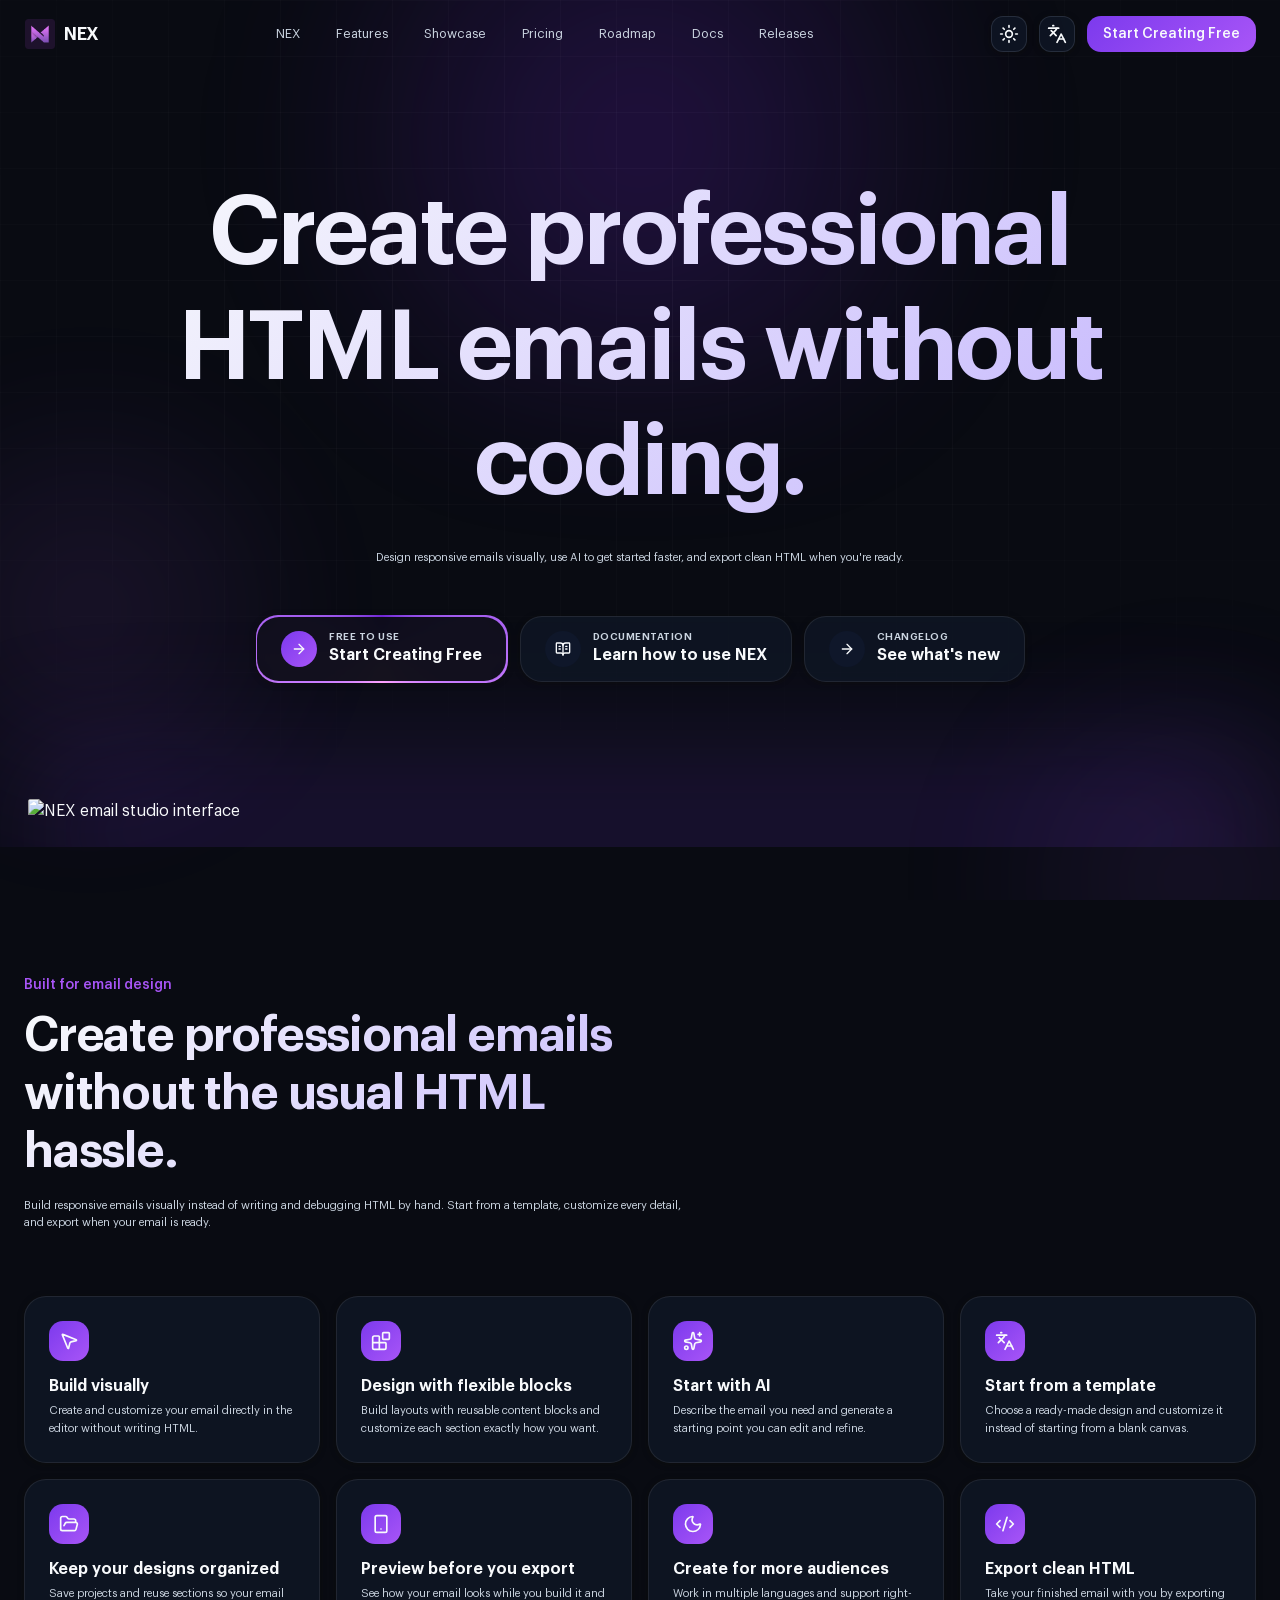
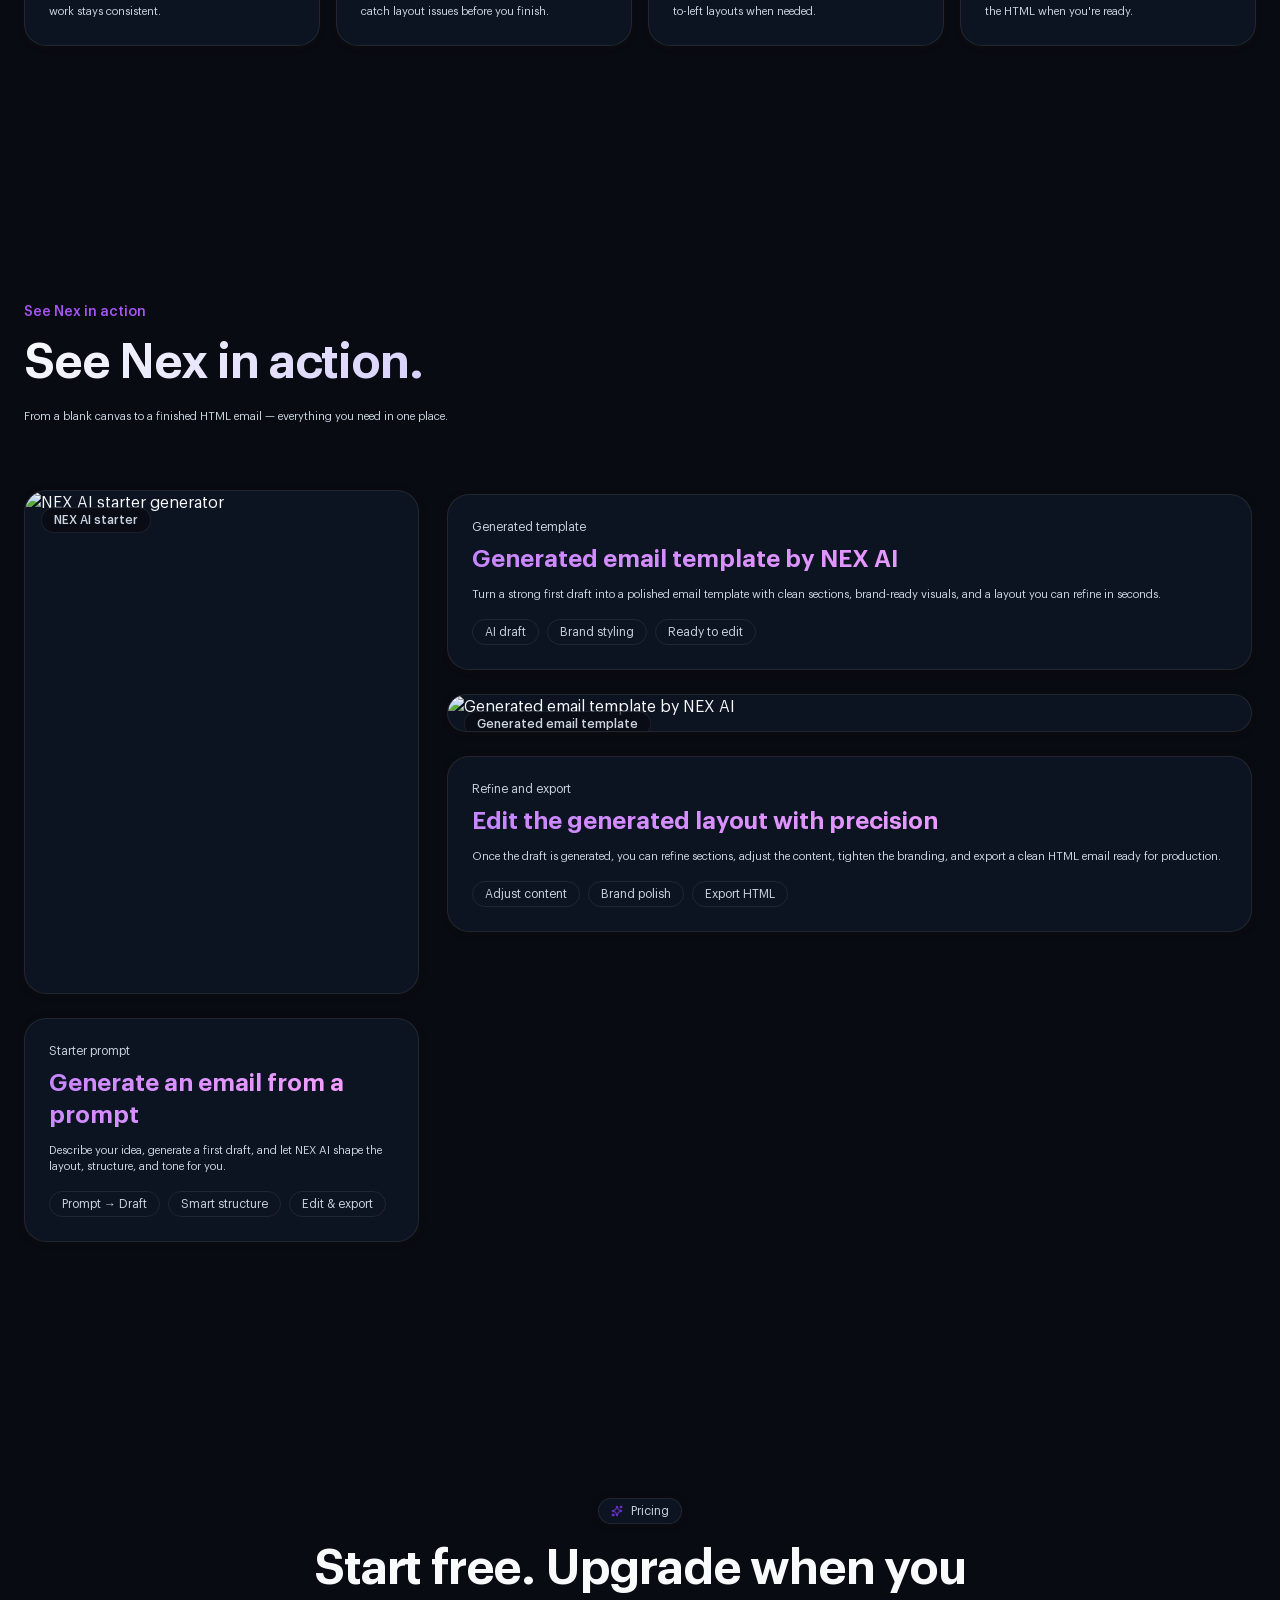
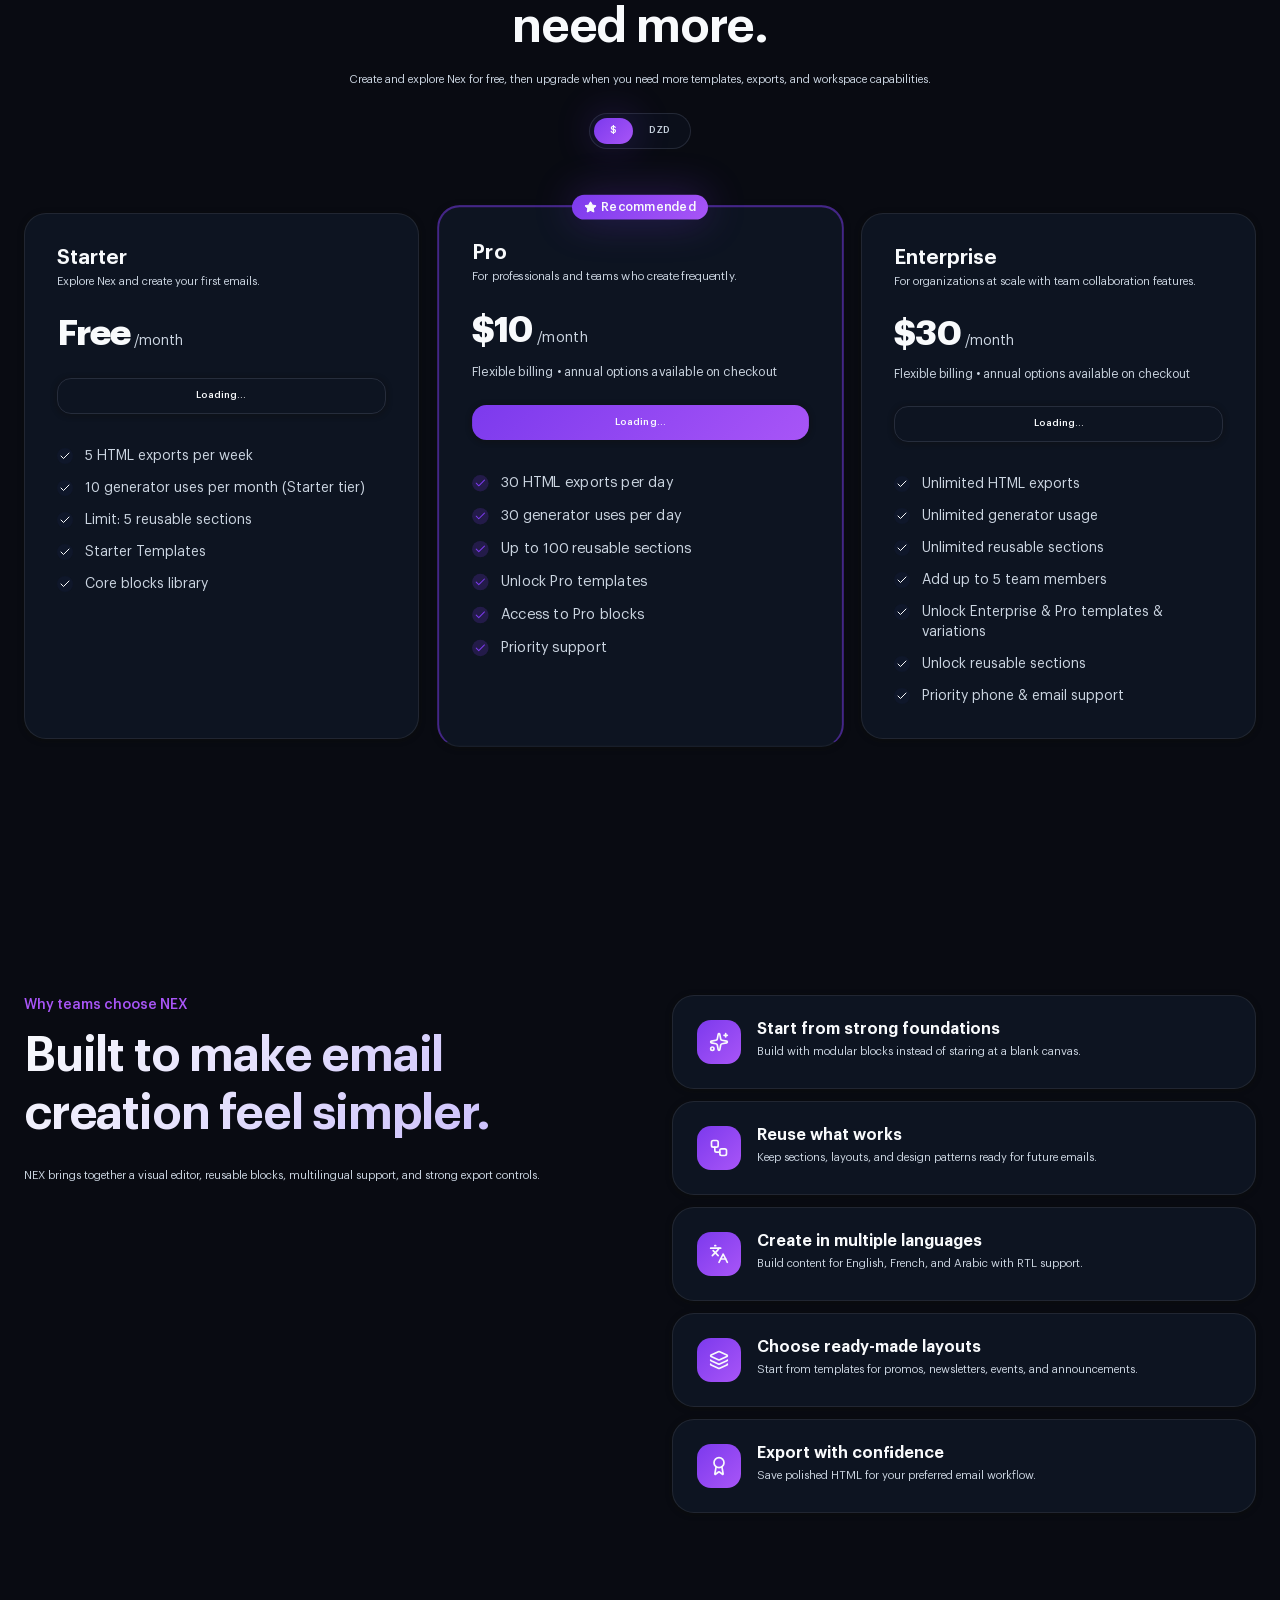
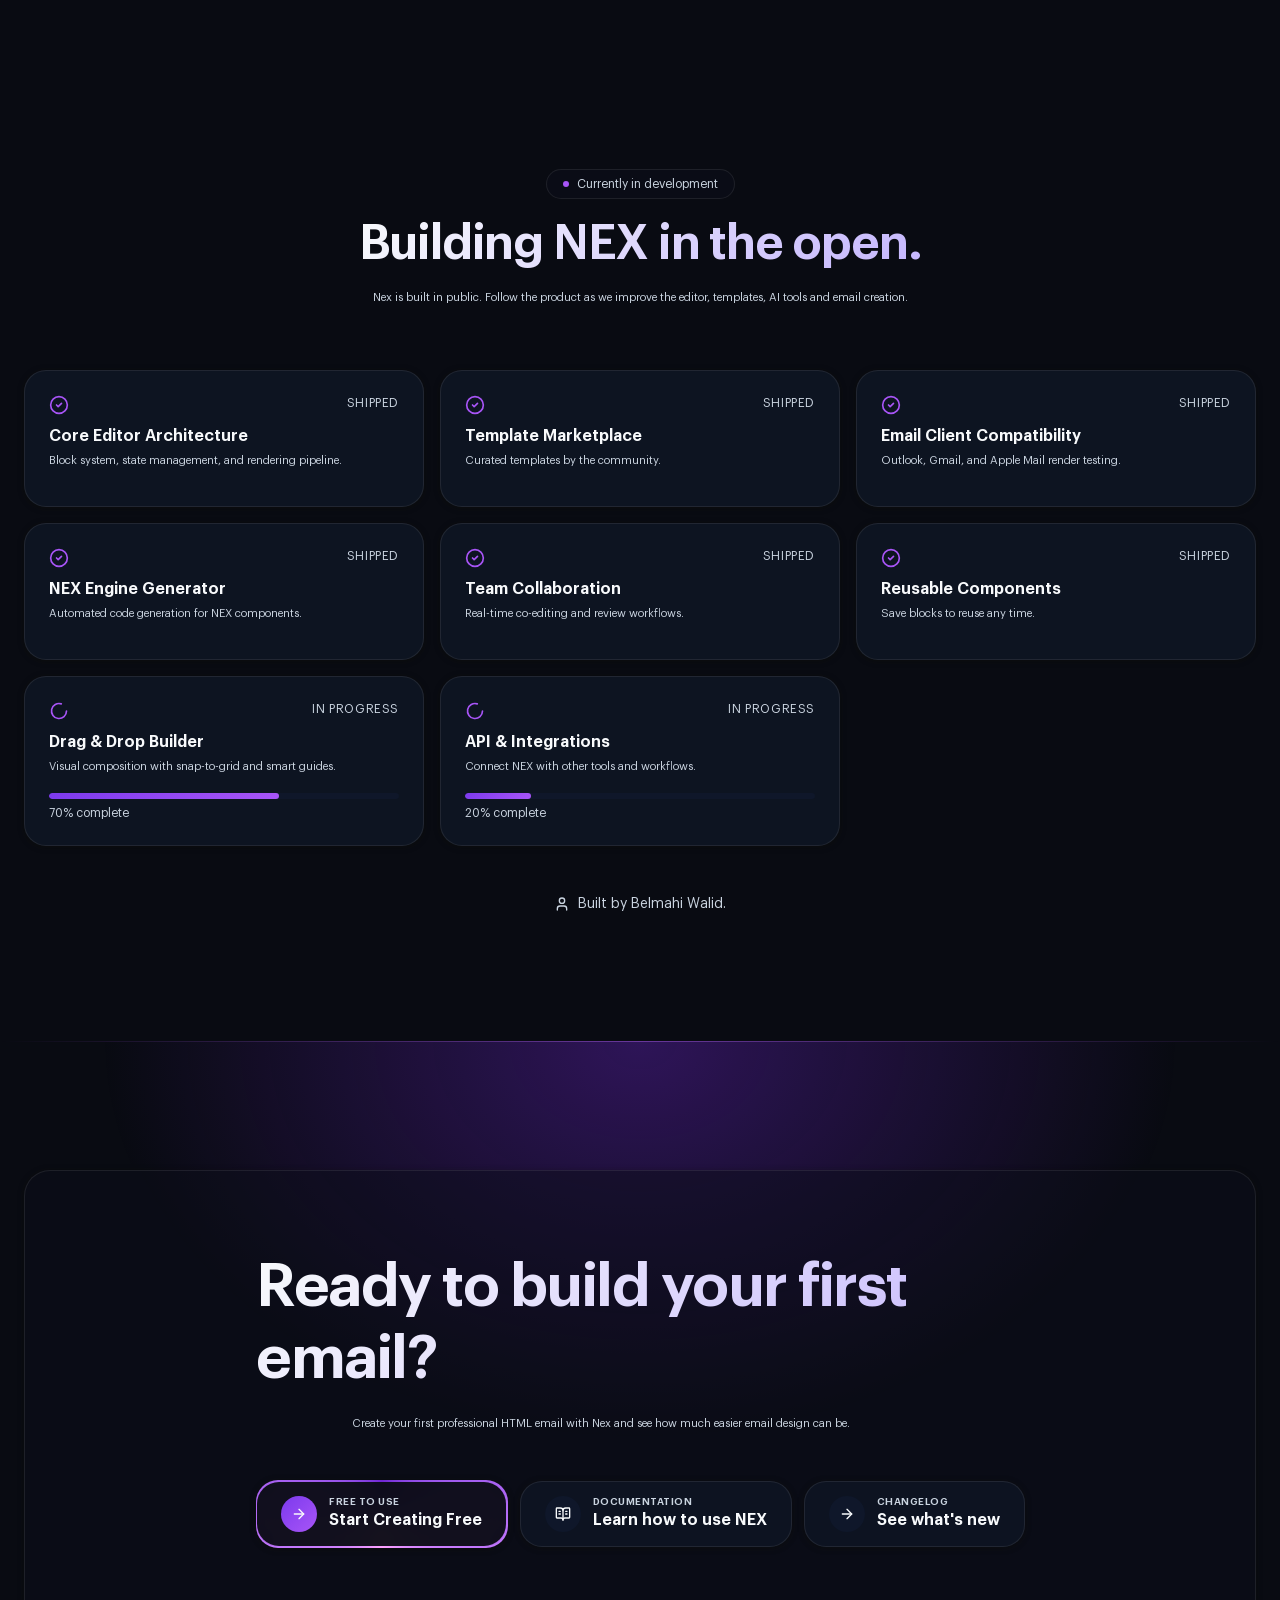
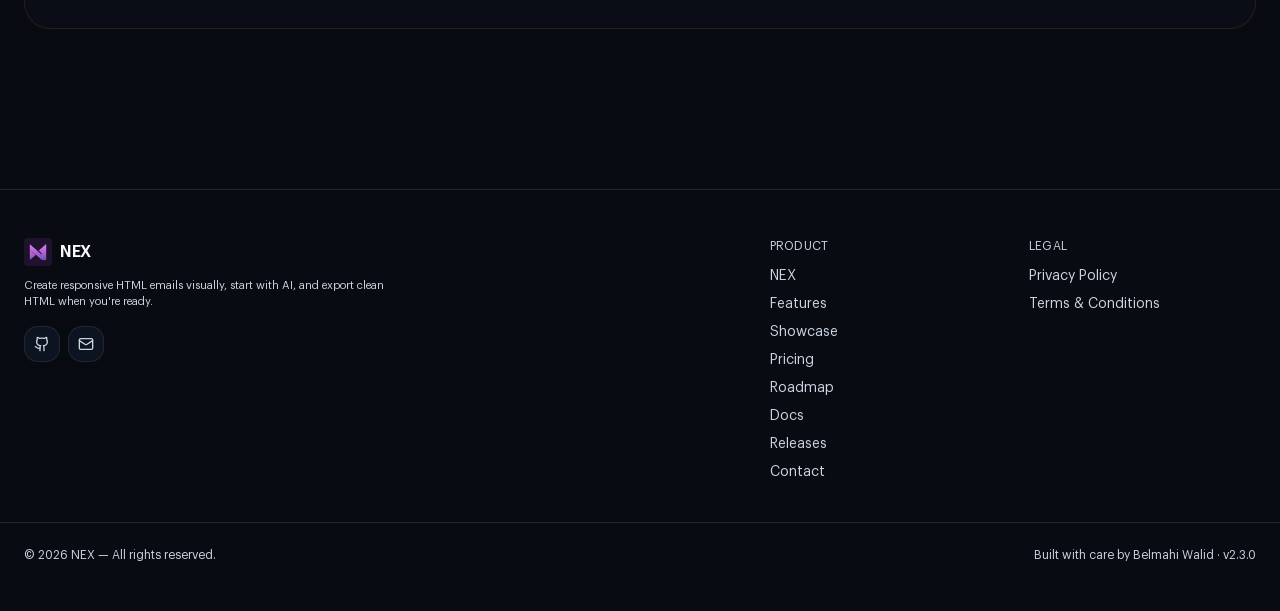
==== commit 4f493b26: "2.3.6" ====
--- a/index.html
+++ b/index.html
@@ -43,7 +43,7 @@
     <link rel="manifest" href="./manifest.webmanifest" />
     <meta name="theme-color" content="#0f172a" />
 
-    <script type="module" crossorigin src="./assets/index-D0pjnsNg.js"></script>
+    <script type="module" crossorigin src="./assets/index-C4eEfJ9e.js"></script>
     <link rel="stylesheet" crossorigin href="./assets/index-DlEPo_Ec.css">
   </head>
   <body>
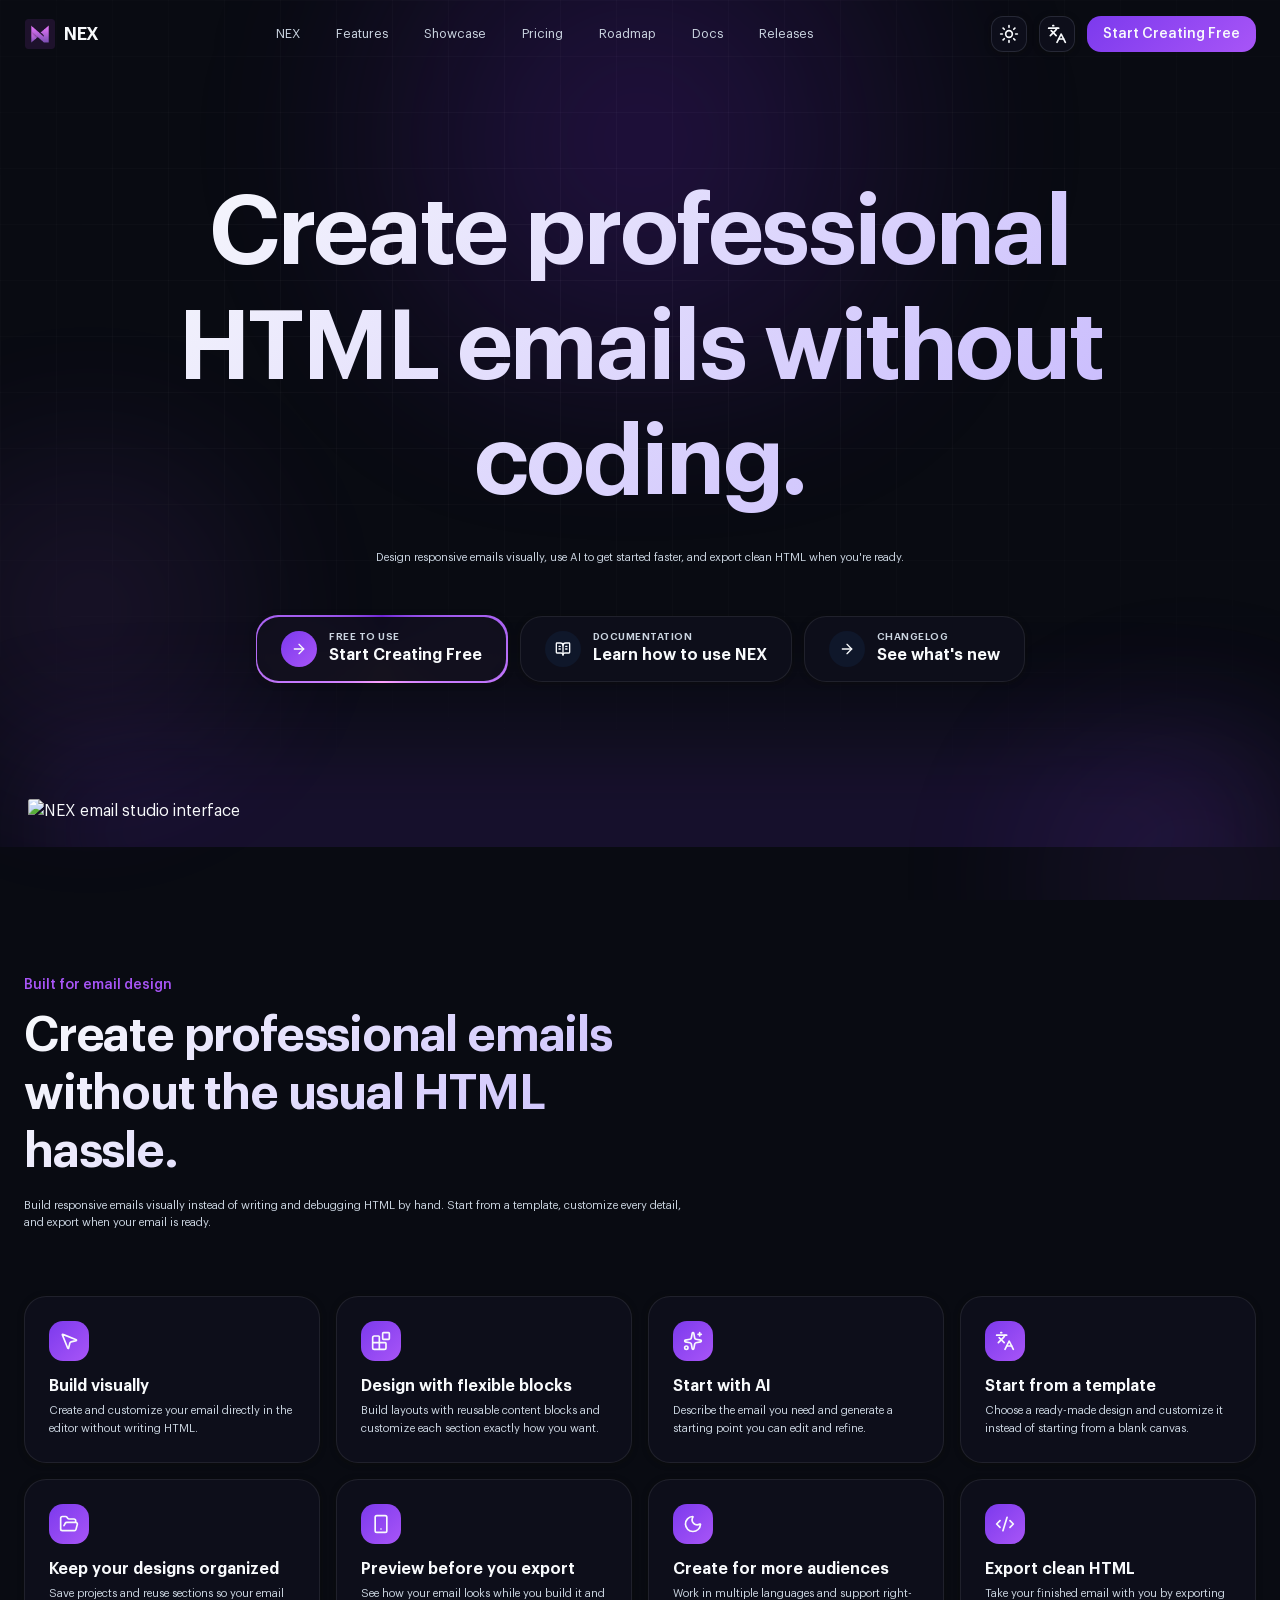
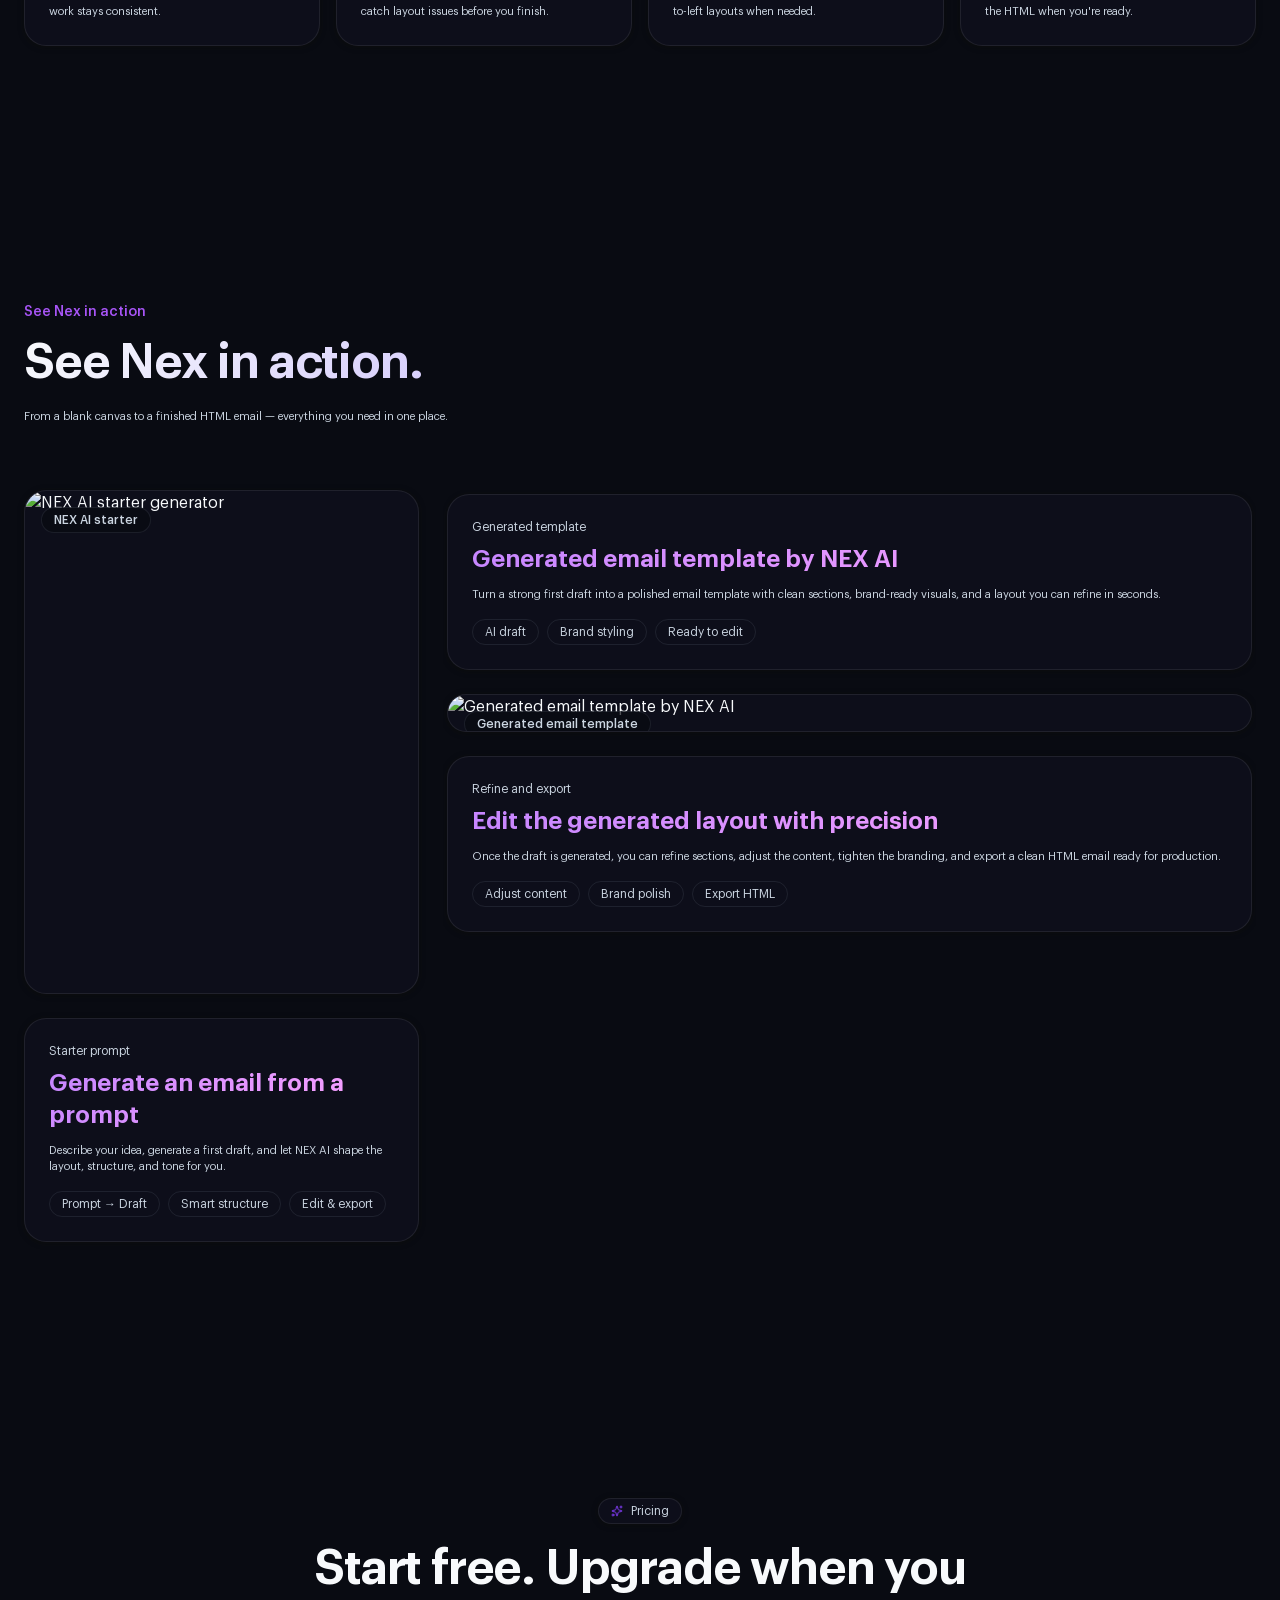
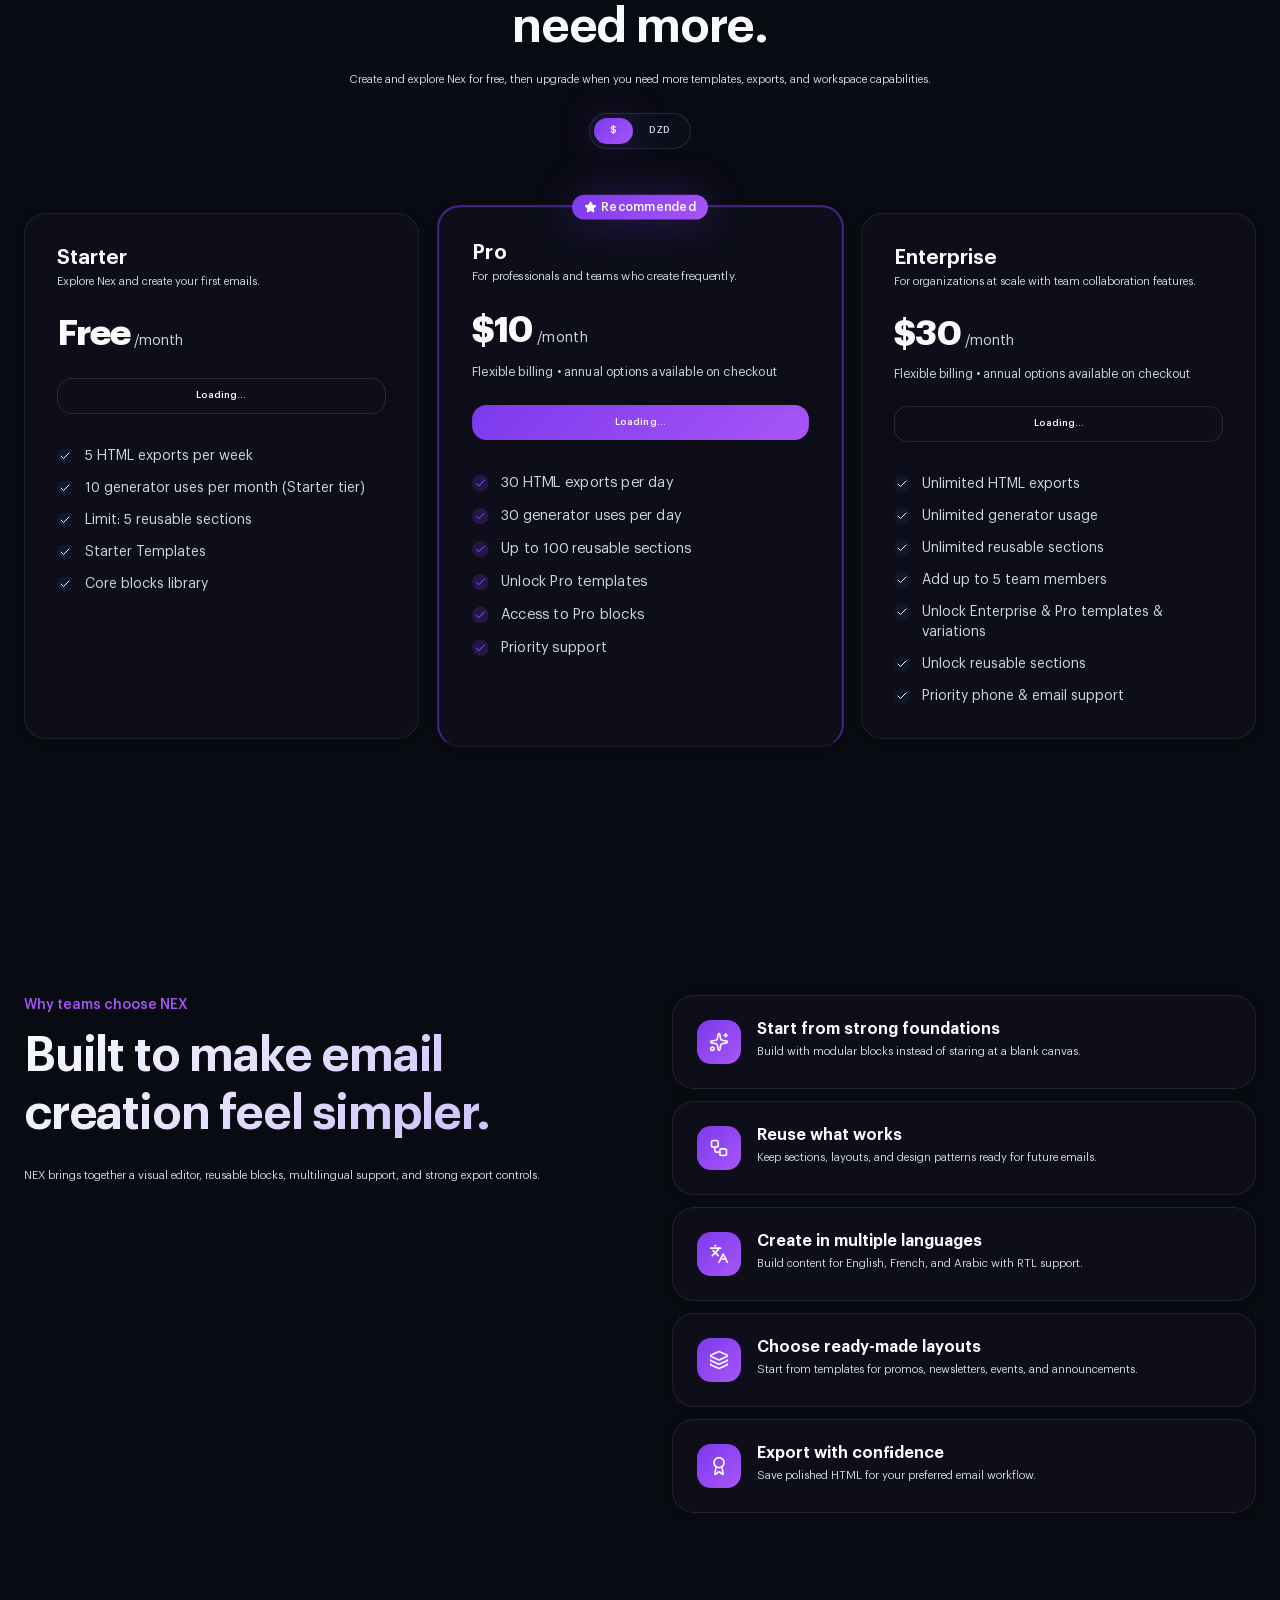
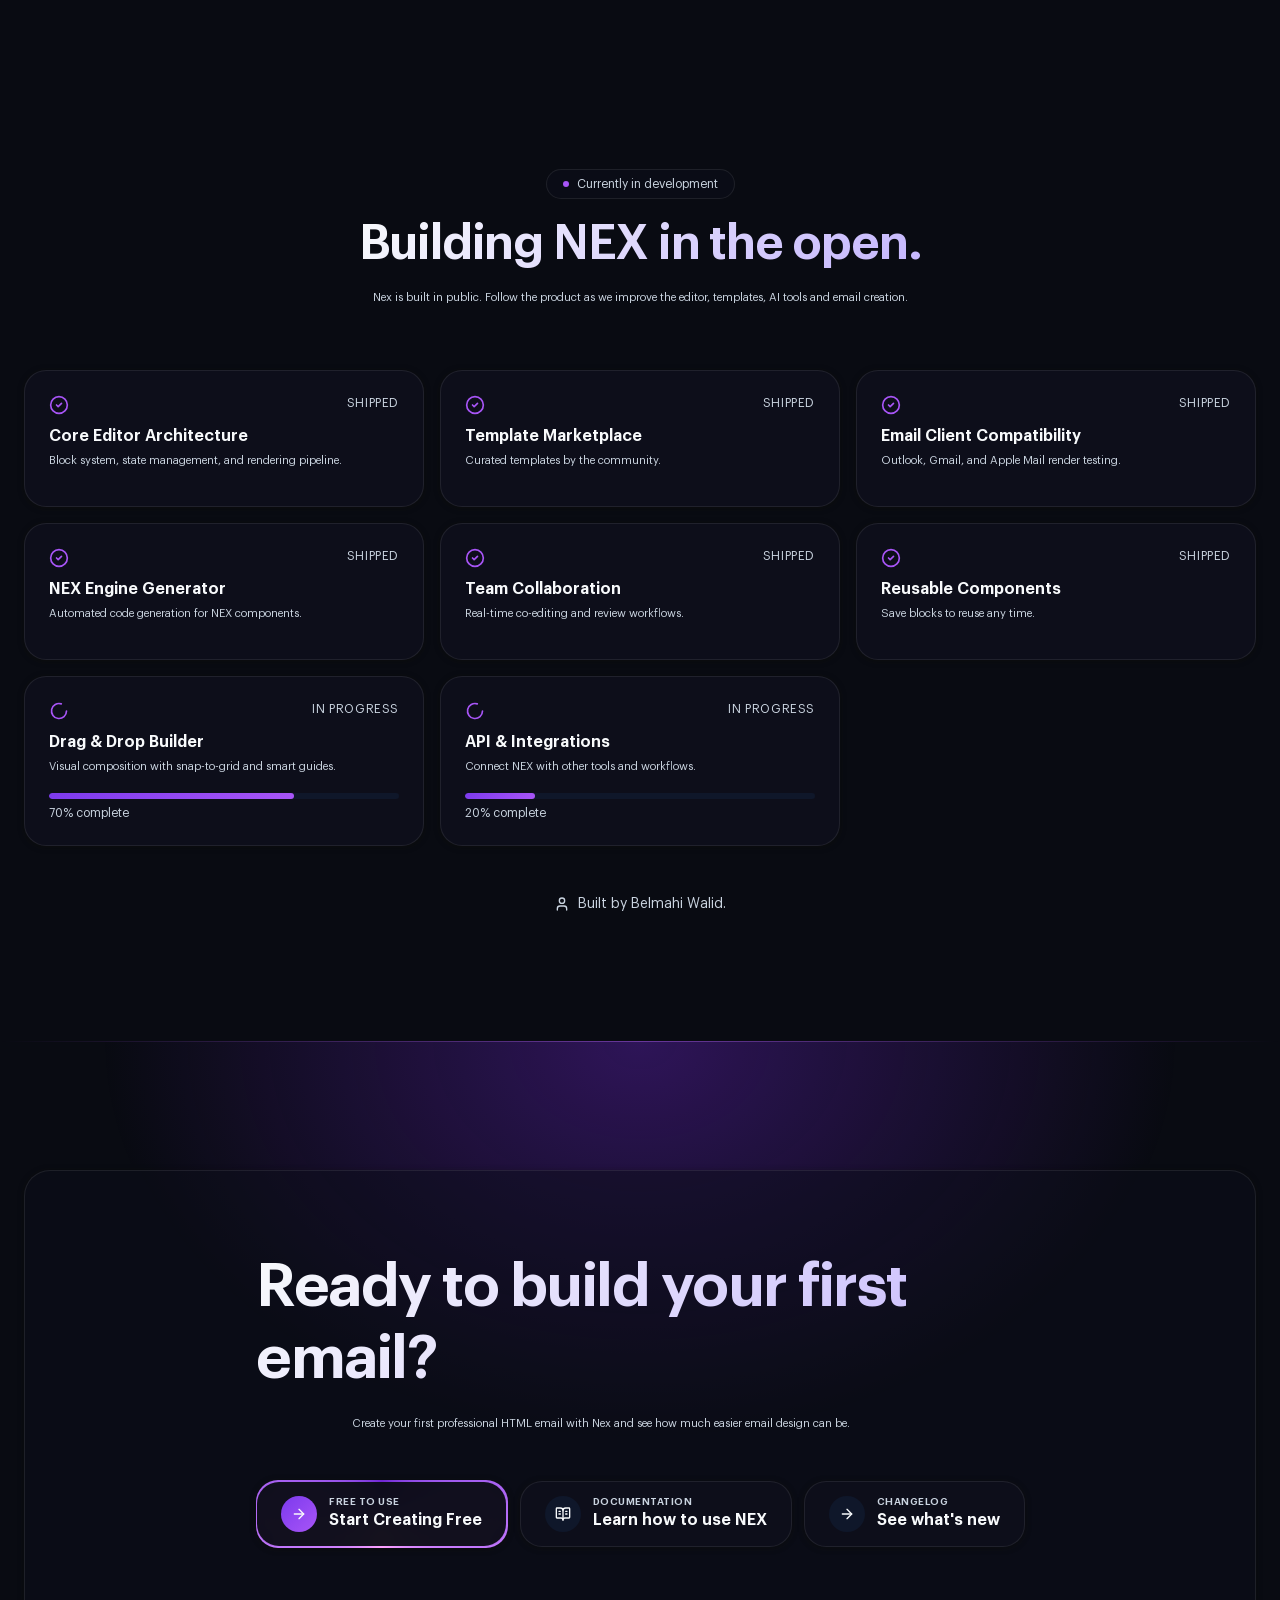
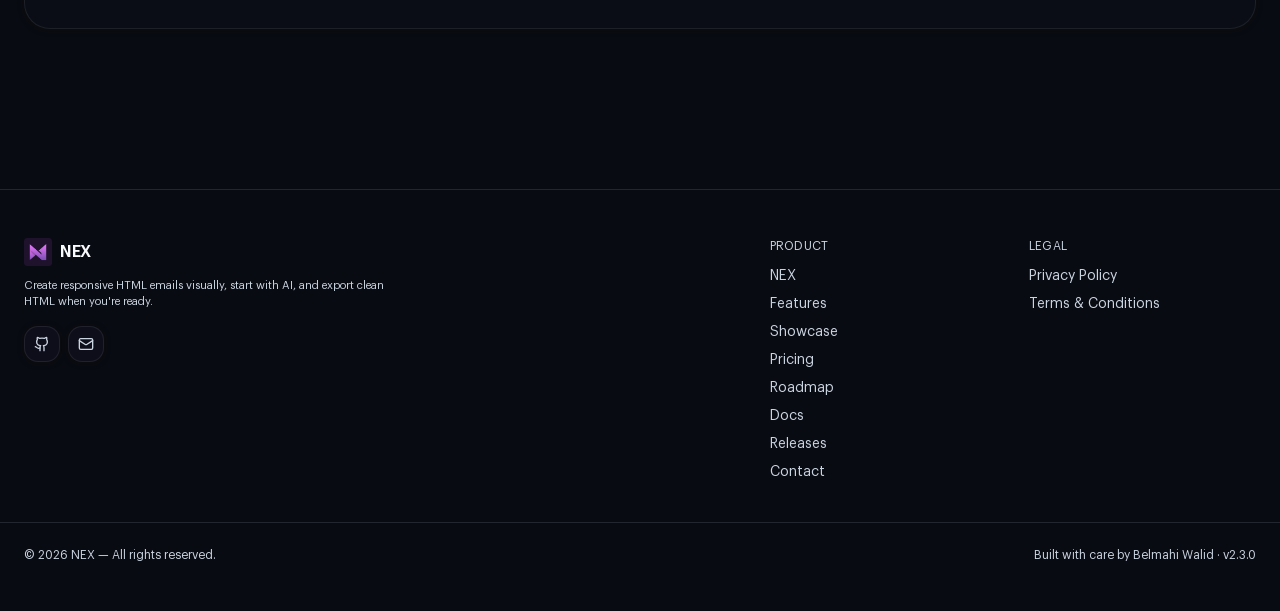
==== commit 6fdc8cb4: "2.6.7" ====
--- a/index.html
+++ b/index.html
@@ -43,7 +43,7 @@
     <link rel="manifest" href="./manifest.webmanifest" />
     <meta name="theme-color" content="#0f172a" />
 
-    <script type="module" crossorigin src="./assets/index-C4eEfJ9e.js"></script>
+    <script type="module" crossorigin src="./assets/index-B0J2HFo3.js"></script>
     <link rel="stylesheet" crossorigin href="./assets/index-DlEPo_Ec.css">
   </head>
   <body>
